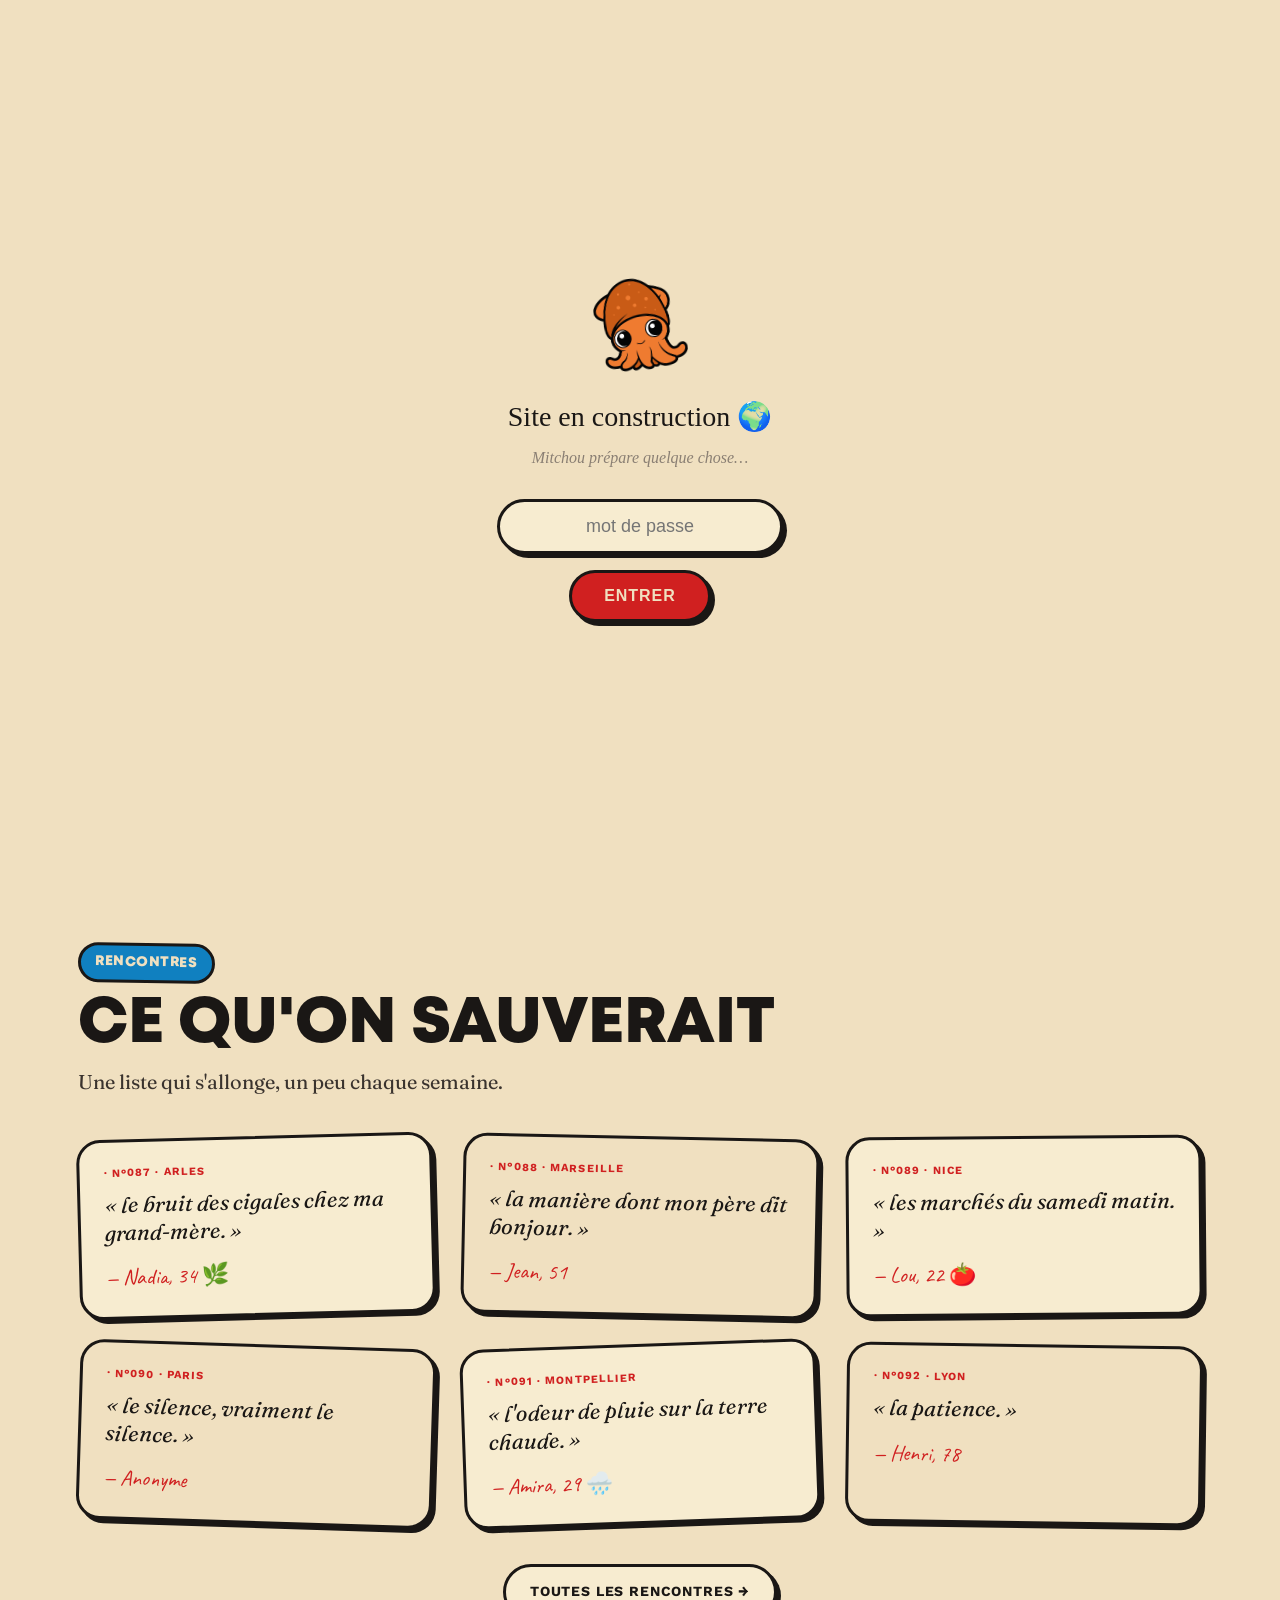
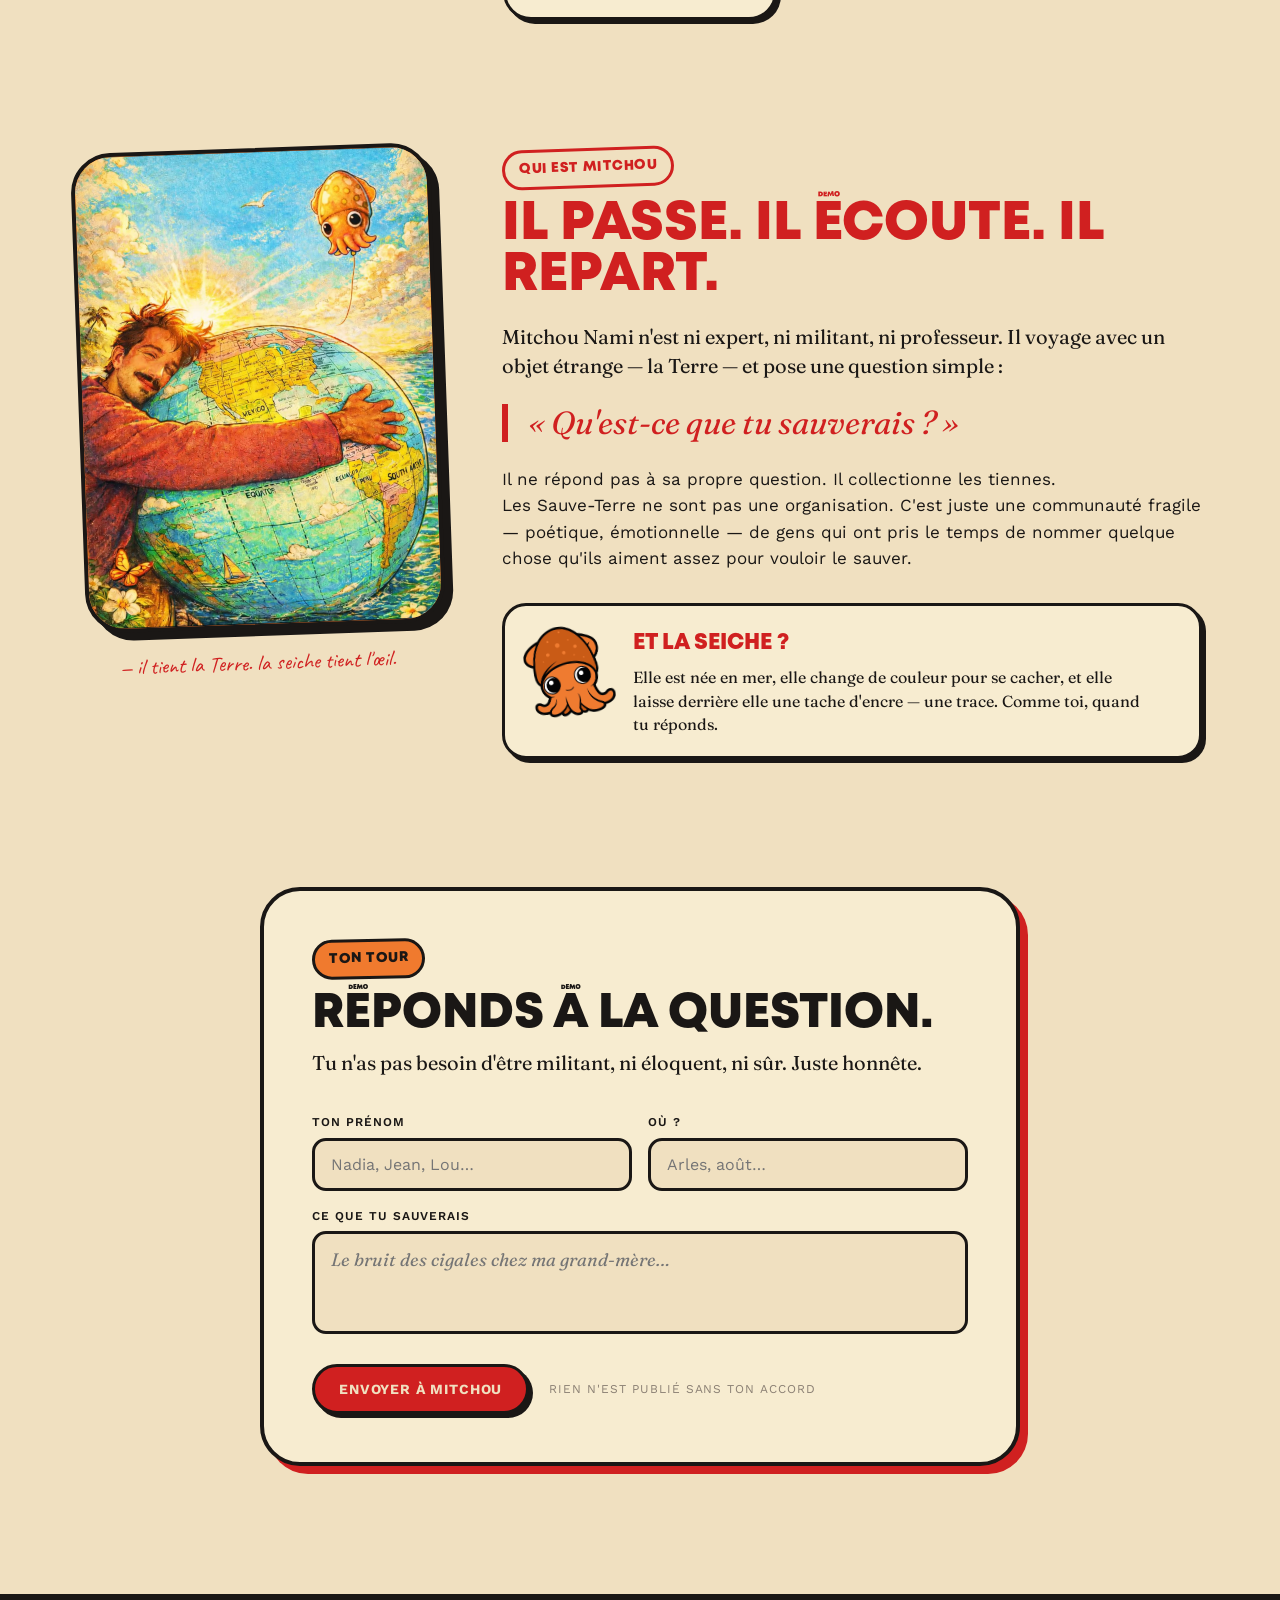
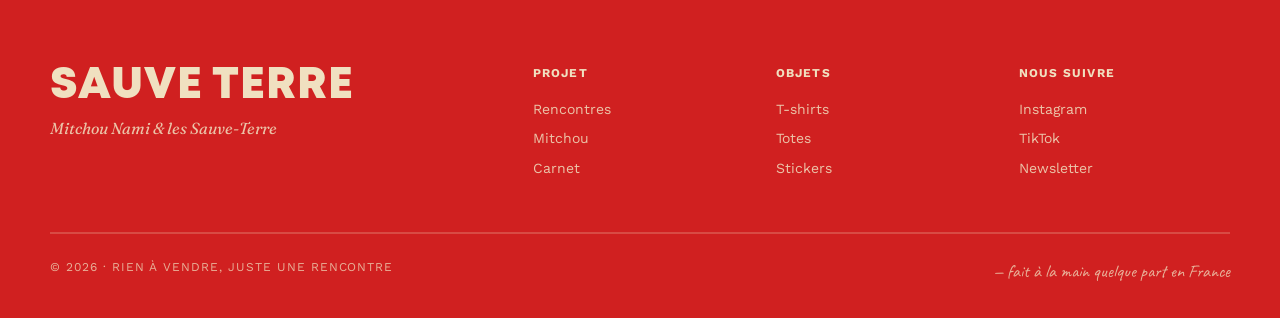
==== index.html @ 86a3899a "Add password gate" ====
<!DOCTYPE html><html lang="fr"><head><meta charSet="utf-8"/><meta name="viewport" content="width=device-width, initial-scale=1"/><link rel="preload" as="image" href="/assets/seiche-mascot.png"/><link rel="preload" as="image" href="/assets/mitchou-hug-earth.png"/><link rel="preload" as="image" href="/assets/seiche-and-earth.png"/><link rel="stylesheet" href="/_next/static/css/ee4fb3f577b629e3.css" data-precedence="next"/><link rel="preload" as="script" fetchPriority="low" href="/_next/static/chunks/webpack-879f858537244e02.js"/><script src="/_next/static/chunks/fd9d1056-be48aeae6e94b8d1.js" async=""></script><script src="/_next/static/chunks/23-2228b5ff64c2ea97.js" async=""></script><script src="/_next/static/chunks/main-app-0f265d0761dd41db.js" async=""></script><script src="/_next/static/chunks/app/page-39806f89314e4dce.js" async=""></script><link rel="preconnect" href="https://fonts.googleapis.com"/><link rel="preconnect" href="https://fonts.gstatic.com" crossorigin="anonymous"/><title>Sauve Terre — Mitchou passe, il écoute</title><meta name="description" content="Un homme. Une Terre. Une question. Qu&#x27;est-ce que tu sauverais ?"/><link href="https://fonts.googleapis.com/css2?family=Fraunces:ital,opsz,wght@0,9..144,400;0,9..144,500;0,9..144,700;1,9..144,400&amp;family=Work+Sans:ital,wght@0,400;0,500;0,600;0,700;1,400&amp;family=Caveat:wght@400;600;700&amp;display=swap" rel="stylesheet"/><script src="/_next/static/chunks/polyfills-78c92fac7aa8fdd8.js" noModule=""></script></head><body><nav class="st-nav"><a href="/" class="st-nav-brand"><img src="/assets/seiche-mascot.png" alt="" class="st-nav-mascot" width="48" height="48"/><span class="st-nav-wordmark"><span class="st-nav-l1">Mitchou Nami</span><span class="st-nav-l2">&amp; les Sauve-Terre</span></span></a><div class="st-nav-links"><a href="#rencontres">Rencontres</a><a href="#mitchou">Mitchou</a><a href="#carnet">Carnet</a><a href="#boutique">Boutique</a></div><a href="#repondre" class="st-nav-cta">Répondre</a></nav><main><section class="st-hero"><div class="st-hero-inner"><div class="st-hero-illus"><img src="/assets/mitchou-hug-earth.png" alt="Mitchou enlace la Terre" class="st-hero-hug"/><img src="/assets/seiche-and-earth.png" alt="" class="st-hero-sticker"/></div><div class="st-hero-copy"><p class="st-eyebrow">🌍 Un homme. Une Terre. Une seiche. Une question.</p><h1 class="st-hero-title">Qu&#x27;est-ce<br/>que tu<br/>sauverais ?</h1><p class="st-hero-lead">Mitchou Nami passe. Il écoute. Il repart.<br/>La seiche, elle, reste — elle veille sur celles et ceux qui ont répondu.</p><div class="st-hero-cta"><a class="st-btn st-btn-primary" href="#repondre">Répondre</a><a class="st-btn st-btn-ghost" href="#rencontres">Lire les rencontres →</a></div><div class="st-hand">écris ton nom quelque part, Mitchou le lira</div></div></div></section><section class="st-grid-wrap" id="rencontres"><div class="st-section-head"><span class="st-sticker st-sticker-blue">RENCONTRES</span><h2>CE QU&#x27;ON SAUVERAIT</h2><p class="st-sub">Une liste qui s&#x27;allonge, un peu chaque semaine.</p></div><div class="st-grid"><article class="st-enc" style="background:var(--creme-soft);transform:rotate(-1.5deg)"><div class="st-enc-meta">· n°<!-- -->087<!-- --> · <!-- -->Arles</div><blockquote class="st-enc-q">« <!-- -->le bruit des cigales chez ma grand-mère.<!-- --> »</blockquote><div class="st-enc-by">— <!-- -->Nadia, 34<!-- --> <!-- -->🌿</div></article><article class="st-enc" style="background:var(--creme);transform:rotate(1.2deg)"><div class="st-enc-meta">· n°<!-- -->088<!-- --> · <!-- -->Marseille</div><blockquote class="st-enc-q">« <!-- -->la manière dont mon père dit bonjour.<!-- --> »</blockquote><div class="st-enc-by">— <!-- -->Jean, 51<!-- --> </div></article><article class="st-enc" style="background:var(--creme-soft);transform:rotate(-0.5deg)"><div class="st-enc-meta">· n°<!-- -->089<!-- --> · <!-- -->Nice</div><blockquote class="st-enc-q">« <!-- -->les marchés du samedi matin.<!-- --> »</blockquote><div class="st-enc-by">— <!-- -->Lou, 22<!-- --> <!-- -->🍅</div></article><article class="st-enc" style="background:var(--creme);transform:rotate(1.8deg)"><div class="st-enc-meta">· n°<!-- -->090<!-- --> · <!-- -->Paris</div><blockquote class="st-enc-q">« <!-- -->le silence, vraiment le silence.<!-- --> »</blockquote><div class="st-enc-by">— <!-- -->Anonyme<!-- --> </div></article><article class="st-enc" style="background:var(--creme-soft);transform:rotate(-2deg)"><div class="st-enc-meta">· n°<!-- -->091<!-- --> · <!-- -->Montpellier</div><blockquote class="st-enc-q">« <!-- -->l&#x27;odeur de pluie sur la terre chaude.<!-- --> »</blockquote><div class="st-enc-by">— <!-- -->Amira, 29<!-- --> <!-- -->🌧️</div></article><article class="st-enc" style="background:var(--creme);transform:rotate(0.8deg)"><div class="st-enc-meta">· n°<!-- -->092<!-- --> · <!-- -->Lyon</div><blockquote class="st-enc-q">« <!-- -->la patience.<!-- --> »</blockquote><div class="st-enc-by">— <!-- -->Henri, 78<!-- --> </div></article></div><div class="st-grid-cta"><a class="st-btn st-btn-secondary" href="#">Toutes les rencontres →</a></div></section><section class="st-about" id="mitchou"><div class="st-about-inner"><div class="st-about-left"><div class="st-portrait"><img src="/assets/mitchou-hug-earth.png" alt="Mitchou enlace la Terre"/></div><div class="st-hand" style="text-align:center;margin-top:18px">— il tient la Terre. la seiche tient l&#x27;œil.</div></div><div class="st-about-right"><span class="st-sticker">QUI EST MITCHOU</span><h2>IL PASSE. IL ÉCOUTE. IL REPART.</h2><p class="st-lead">Mitchou Nami n&#x27;est ni expert, ni militant, ni professeur. Il voyage avec un objet étrange — la Terre — et pose une question simple :</p><p class="st-quote">« Qu&#x27;est-ce que tu sauverais ? »</p><p>Il ne répond pas à sa propre question. Il collectionne les tiennes.<br/>Les Sauve-Terre ne sont pas une organisation. C&#x27;est juste une communauté fragile — poétique, émotionnelle — de gens qui ont pris le temps de nommer quelque chose qu&#x27;ils aiment assez pour vouloir le sauver.</p><div class="st-mascot-note"><img src="/assets/seiche-mascot.png" alt="la seiche" width="88" height="88"/><div><p class="st-mascot-h">Et la seiche ?</p><p class="st-mascot-p">Elle est née en mer, elle change de couleur pour se cacher, et elle laisse derrière elle une tache d&#x27;encre — une trace. Comme toi, quand tu réponds.</p></div></div></div></div></section><section class="st-form-wrap" id="repondre"><div class="st-form-card"><span class="st-sticker st-sticker-orange">TON TOUR</span><h2>RÉPONDS À LA QUESTION.</h2><p class="st-lead">Tu n&#x27;as pas besoin d&#x27;être militant, ni éloquent, ni sûr. Juste honnête.</p><form><div class="st-form-row"><label><span>Ton prénom</span><input placeholder="Nadia, Jean, Lou…" value=""/></label><label><span>Où ?</span><input placeholder="Arles, août…" value=""/></label></div><label><span>Ce que tu sauverais</span><textarea placeholder="Le bruit des cigales chez ma grand-mère…" rows="3"></textarea></label><div class="st-form-foot"><button type="submit" class="st-btn st-btn-primary">Envoyer à Mitchou</button><span class="st-caption">rien n&#x27;est publié sans ton accord</span></div></form></div></section></main><footer class="st-footer"><div class="st-footer-inner"><div class="st-footer-brand"><div class="st-footer-wordmark">SAUVE TERRE</div><div class="st-footer-tag">Mitchou Nami &amp; les Sauve-Terre</div></div><div class="st-footer-cols"><div><div class="st-footer-h">Projet</div><a href="#">Rencontres</a><a href="#">Mitchou</a><a href="#">Carnet</a></div><div><div class="st-footer-h">Objets</div><a href="#">T-shirts</a><a href="#">Totes</a><a href="#">Stickers</a></div><div><div class="st-footer-h">Nous suivre</div><a href="#">Instagram</a><a href="#">TikTok</a><a href="#">Newsletter</a></div></div></div><div class="st-footer-bottom"><span>© 2026 · rien à vendre, juste une rencontre</span><span class="st-footer-hand">— fait à la main quelque part en France</span></div></footer><script src="/_next/static/chunks/webpack-879f858537244e02.js" async=""></script><script>(self.__next_f=self.__next_f||[]).push([0]);self.__next_f.push([2,null])</script><script>self.__next_f.push([1,"1:HL[\"/_next/static/css/ee4fb3f577b629e3.css\",\"style\"]\n"])</script><script>self.__next_f.push([1,"2:I[5751,[],\"\"]\n4:I[6456,[\"931\",\"static/chunks/app/page-39806f89314e4dce.js\"],\"default\"]\n5:I[9275,[],\"\"]\n6:I[1343,[],\"\"]\n8:I[6130,[],\"\"]\n9:[]\n"])</script><script>self.__next_f.push([1,"0:[[[\"$\",\"link\",\"0\",{\"rel\":\"stylesheet\",\"href\":\"/_next/static/css/ee4fb3f577b629e3.css\",\"precedence\":\"next\",\"crossOrigin\":\"$undefined\"}]],[\"$\",\"$L2\",null,{\"buildId\":\"qsfzig7B-mgt_BTlDmPA5\",\"assetPrefix\":\"\",\"initialCanonicalUrl\":\"/\",\"initialTree\":[\"\",{\"children\":[\"__PAGE__\",{}]},\"$undefined\",\"$undefined\",true],\"initialSeedData\":[\"\",{\"children\":[\"__PAGE__\",{},[[\"$L3\",[[\"$\",\"nav\",null,{\"className\":\"st-nav\",\"children\":[[\"$\",\"a\",null,{\"href\":\"/\",\"className\":\"st-nav-brand\",\"children\":[[\"$\",\"img\",null,{\"src\":\"/assets/seiche-mascot.png\",\"alt\":\"\",\"className\":\"st-nav-mascot\",\"width\":48,\"height\":48}],[\"$\",\"span\",null,{\"className\":\"st-nav-wordmark\",\"children\":[[\"$\",\"span\",null,{\"className\":\"st-nav-l1\",\"children\":\"Mitchou Nami\"}],[\"$\",\"span\",null,{\"className\":\"st-nav-l2\",\"children\":\"\u0026 les Sauve-Terre\"}]]}]]}],[\"$\",\"div\",null,{\"className\":\"st-nav-links\",\"children\":[[\"$\",\"a\",\"Rencontres\",{\"href\":\"#rencontres\",\"children\":\"Rencontres\"}],[\"$\",\"a\",\"Mitchou\",{\"href\":\"#mitchou\",\"children\":\"Mitchou\"}],[\"$\",\"a\",\"Carnet\",{\"href\":\"#carnet\",\"children\":\"Carnet\"}],[\"$\",\"a\",\"Boutique\",{\"href\":\"#boutique\",\"children\":\"Boutique\"}]]}],[\"$\",\"a\",null,{\"href\":\"#repondre\",\"className\":\"st-nav-cta\",\"children\":\"Répondre\"}]]}],[\"$\",\"main\",null,{\"children\":[[\"$\",\"section\",null,{\"className\":\"st-hero\",\"children\":[\"$\",\"div\",null,{\"className\":\"st-hero-inner\",\"children\":[[\"$\",\"div\",null,{\"className\":\"st-hero-illus\",\"children\":[[\"$\",\"img\",null,{\"src\":\"/assets/mitchou-hug-earth.png\",\"alt\":\"Mitchou enlace la Terre\",\"className\":\"st-hero-hug\"}],[\"$\",\"img\",null,{\"src\":\"/assets/seiche-and-earth.png\",\"alt\":\"\",\"className\":\"st-hero-sticker\"}]]}],[\"$\",\"div\",null,{\"className\":\"st-hero-copy\",\"children\":[[\"$\",\"p\",null,{\"className\":\"st-eyebrow\",\"children\":\"🌍 Un homme. Une Terre. Une seiche. Une question.\"}],[\"$\",\"h1\",null,{\"className\":\"st-hero-title\",\"children\":[\"Qu'est-ce\",[\"$\",\"br\",null,{}],\"que tu\",[\"$\",\"br\",null,{}],\"sauverais ?\"]}],[\"$\",\"p\",null,{\"className\":\"st-hero-lead\",\"children\":[\"Mitchou Nami passe. Il écoute. Il repart.\",[\"$\",\"br\",null,{}],\"La seiche, elle, reste — elle veille sur celles et ceux qui ont répondu.\"]}],[\"$\",\"div\",null,{\"className\":\"st-hero-cta\",\"children\":[[\"$\",\"a\",null,{\"className\":\"st-btn st-btn-primary\",\"href\":\"#repondre\",\"children\":\"Répondre\"}],[\"$\",\"a\",null,{\"className\":\"st-btn st-btn-ghost\",\"href\":\"#rencontres\",\"children\":\"Lire les rencontres →\"}]]}],[\"$\",\"div\",null,{\"className\":\"st-hand\",\"children\":\"écris ton nom quelque part, Mitchou le lira\"}]]}]]}]}],[\"$\",\"section\",null,{\"className\":\"st-grid-wrap\",\"id\":\"rencontres\",\"children\":[[\"$\",\"div\",null,{\"className\":\"st-section-head\",\"children\":[[\"$\",\"span\",null,{\"className\":\"st-sticker st-sticker-blue\",\"children\":\"RENCONTRES\"}],[\"$\",\"h2\",null,{\"children\":\"CE QU'ON SAUVERAIT\"}],[\"$\",\"p\",null,{\"className\":\"st-sub\",\"children\":\"Une liste qui s'allonge, un peu chaque semaine.\"}]]}],[\"$\",\"div\",null,{\"className\":\"st-grid\",\"children\":[[\"$\",\"article\",null,{\"className\":\"st-enc\",\"style\":{\"background\":\"var(--creme-soft)\",\"transform\":\"rotate(-1.5deg)\"},\"children\":[[\"$\",\"div\",null,{\"className\":\"st-enc-meta\",\"children\":[\"· n°\",\"087\",\" · \",\"Arles\"]}],[\"$\",\"blockquote\",null,{\"className\":\"st-enc-q\",\"children\":[\"« \",\"le bruit des cigales chez ma grand-mère.\",\" »\"]}],[\"$\",\"div\",null,{\"className\":\"st-enc-by\",\"children\":[\"— \",\"Nadia, 34\",\" \",\"🌿\"]}]]}],[\"$\",\"article\",null,{\"className\":\"st-enc\",\"style\":{\"background\":\"var(--creme)\",\"transform\":\"rotate(1.2deg)\"},\"children\":[[\"$\",\"div\",null,{\"className\":\"st-enc-meta\",\"children\":[\"· n°\",\"088\",\" · \",\"Marseille\"]}],[\"$\",\"blockquote\",null,{\"className\":\"st-enc-q\",\"children\":[\"« \",\"la manière dont mon père dit bonjour.\",\" »\"]}],[\"$\",\"div\",null,{\"className\":\"st-enc-by\",\"children\":[\"— \",\"Jean, 51\",\" \",\"\"]}]]}],[\"$\",\"article\",null,{\"className\":\"st-enc\",\"style\":{\"background\":\"var(--creme-soft)\",\"transform\":\"rotate(-0.5deg)\"},\"children\":[[\"$\",\"div\",null,{\"className\":\"st-enc-meta\",\"children\":[\"· n°\",\"089\",\" · \",\"Nice\"]}],[\"$\",\"blockquote\",null,{\"className\":\"st-enc-q\",\"children\":[\"« \",\"les marchés du samedi matin.\",\" »\"]}],[\"$\",\"div\",null,{\"className\":\"st-enc-by\",\"children\":[\"— \",\"Lou, 22\",\" \",\"🍅\"]}]]}],[\"$\",\"article\",null,{\"className\":\"st-enc\",\"style\":{\"background\":\"var(--creme)\",\"transform\":\"rotate(1.8deg)\"},\"children\":[[\"$\",\"div\",null,{\"className\":\"st-enc-meta\",\"children\":[\"· n°\",\"090\",\" · \",\"Paris\"]}],[\"$\",\"blockquote\",null,{\"className\":\"st-enc-q\",\"children\":[\"« \",\"le silence, vraiment le silence.\",\" »\"]}],[\"$\",\"div\",null,{\"className\":\"st-enc-by\",\"children\":[\"— \",\"Anonyme\",\" \",\"\"]}]]}],[\"$\",\"article\",null,{\"className\":\"st-enc\",\"style\":{\"background\":\"var(--creme-soft)\",\"transform\":\"rotate(-2deg)\"},\"children\":[[\"$\",\"div\",null,{\"className\":\"st-enc-meta\",\"children\":[\"· n°\",\"091\",\" · \",\"Montpellier\"]}],[\"$\",\"blockquote\",null,{\"className\":\"st-enc-q\",\"children\":[\"« \",\"l'odeur de pluie sur la terre chaude.\",\" »\"]}],[\"$\",\"div\",null,{\"className\":\"st-enc-by\",\"children\":[\"— \",\"Amira, 29\",\" \",\"🌧️\"]}]]}],[\"$\",\"article\",null,{\"className\":\"st-enc\",\"style\":{\"background\":\"var(--creme)\",\"transform\":\"rotate(0.8deg)\"},\"children\":[[\"$\",\"div\",null,{\"className\":\"st-enc-meta\",\"children\":[\"· n°\",\"092\",\" · \",\"Lyon\"]}],[\"$\",\"blockquote\",null,{\"className\":\"st-enc-q\",\"children\":[\"« \",\"la patience.\",\" »\"]}],[\"$\",\"div\",null,{\"className\":\"st-enc-by\",\"children\":[\"— \",\"Henri, 78\",\" \",\"\"]}]]}]]}],[\"$\",\"div\",null,{\"className\":\"st-grid-cta\",\"children\":[\"$\",\"a\",null,{\"className\":\"st-btn st-btn-secondary\",\"href\":\"#\",\"children\":\"Toutes les rencontres →\"}]}]]}],[\"$\",\"section\",null,{\"className\":\"st-about\",\"id\":\"mitchou\",\"children\":[\"$\",\"div\",null,{\"className\":\"st-about-inner\",\"children\":[[\"$\",\"div\",null,{\"className\":\"st-about-left\",\"children\":[[\"$\",\"div\",null,{\"className\":\"st-portrait\",\"children\":[\"$\",\"img\",null,{\"src\":\"/assets/mitchou-hug-earth.png\",\"alt\":\"Mitchou enlace la Terre\"}]}],[\"$\",\"div\",null,{\"className\":\"st-hand\",\"style\":{\"textAlign\":\"center\",\"marginTop\":18},\"children\":\"— il tient la Terre. la seiche tient l'œil.\"}]]}],[\"$\",\"div\",null,{\"className\":\"st-about-right\",\"children\":[[\"$\",\"span\",null,{\"className\":\"st-sticker\",\"children\":\"QUI EST MITCHOU\"}],[\"$\",\"h2\",null,{\"children\":\"IL PASSE. IL ÉCOUTE. IL REPART.\"}],[\"$\",\"p\",null,{\"className\":\"st-lead\",\"children\":\"Mitchou Nami n'est ni expert, ni militant, ni professeur. Il voyage avec un objet étrange — la Terre — et pose une question simple :\"}],[\"$\",\"p\",null,{\"className\":\"st-quote\",\"children\":\"« Qu'est-ce que tu sauverais ? »\"}],[\"$\",\"p\",null,{\"children\":[\"Il ne répond pas à sa propre question. Il collectionne les tiennes.\",[\"$\",\"br\",null,{}],\"Les Sauve-Terre ne sont pas une organisation. C'est juste une communauté fragile — poétique, émotionnelle — de gens qui ont pris le temps de nommer quelque chose qu'ils aiment assez pour vouloir le sauver.\"]}],[\"$\",\"div\",null,{\"className\":\"st-mascot-note\",\"children\":[[\"$\",\"img\",null,{\"src\":\"/assets/seiche-mascot.png\",\"alt\":\"la seiche\",\"width\":88,\"height\":88}],[\"$\",\"div\",null,{\"children\":[[\"$\",\"p\",null,{\"className\":\"st-mascot-h\",\"children\":\"Et la seiche ?\"}],[\"$\",\"p\",null,{\"className\":\"st-mascot-p\",\"children\":\"Elle est née en mer, elle change de couleur pour se cacher, et elle laisse derrière elle une tache d'encre — une trace. Comme toi, quand tu réponds.\"}]]}]]}]]}]]}]}],[\"$\",\"$L4\",null,{}]]}],[\"$\",\"footer\",null,{\"className\":\"st-footer\",\"children\":[[\"$\",\"div\",null,{\"className\":\"st-footer-inner\",\"children\":[[\"$\",\"div\",null,{\"className\":\"st-footer-brand\",\"children\":[[\"$\",\"div\",null,{\"className\":\"st-footer-wordmark\",\"children\":\"SAUVE TERRE\"}],[\"$\",\"div\",null,{\"className\":\"st-footer-tag\",\"children\":\"Mitchou Nami \u0026 les Sauve-Terre\"}]]}],[\"$\",\"div\",null,{\"className\":\"st-footer-cols\",\"children\":[[\"$\",\"div\",null,{\"children\":[[\"$\",\"div\",null,{\"className\":\"st-footer-h\",\"children\":\"Projet\"}],[\"$\",\"a\",null,{\"href\":\"#\",\"children\":\"Rencontres\"}],[\"$\",\"a\",null,{\"href\":\"#\",\"children\":\"Mitchou\"}],[\"$\",\"a\",null,{\"href\":\"#\",\"children\":\"Carnet\"}]]}],[\"$\",\"div\",null,{\"children\":[[\"$\",\"div\",null,{\"className\":\"st-footer-h\",\"children\":\"Objets\"}],[\"$\",\"a\",null,{\"href\":\"#\",\"children\":\"T-shirts\"}],[\"$\",\"a\",null,{\"href\":\"#\",\"children\":\"Totes\"}],[\"$\",\"a\",null,{\"href\":\"#\",\"children\":\"Stickers\"}]]}],[\"$\",\"div\",null,{\"children\":[[\"$\",\"div\",null,{\"className\":\"st-footer-h\",\"children\":\"Nous suivre\"}],[\"$\",\"a\",null,{\"href\":\"#\",\"children\":\"Instagram\"}],[\"$\",\"a\",null,{\"href\":\"#\",\"children\":\"TikTok\"}],[\"$\",\"a\",null,{\"href\":\"#\",\"children\":\"Newsletter\"}]]}]]}]]}],[\"$\",\"div\",null,{\"className\":\"st-footer-bottom\",\"children\":[[\"$\",\"span\",null,{\"children\":\"© 2026 · rien à vendre, juste une rencontre\"}],[\"$\",\"span\",null,{\"className\":\"st-footer-hand\",\"children\":\"— fait à la main quelque part en France\"}]]}]]}]]],null],null]},[[\"$\",\"html\",null,{\"lang\":\"fr\",\"children\":[[\"$\",\"head\",null,{\"children\":[[\"$\",\"link\",null,{\"rel\":\"preconnect\",\"href\":\"https://fonts.googleapis.com\"}],[\"$\",\"link\",null,{\"rel\":\"preconnect\",\"href\":\"https://fonts.gstatic.com\",\"crossOrigin\":\"anonymous\"}],[\"$\",\"link\",null,{\"href\":\"https://fonts.googleapis.com/css2?family=Fraunces:ital,opsz,wght@0,9..144,400;0,9..144,500;0,9..144,700;1,9..144,400\u0026family=Work+Sans:ital,wght@0,400;0,500;0,600;0,700;1,400\u0026family=Caveat:wght@400;600;700\u0026display=swap\",\"rel\":\"stylesheet\"}]]}],[\"$\",\"body\",null,{\"children\":[\"$\",\"$L5\",null,{\"parallelRouterKey\":\"children\",\"segmentPath\":[\"children\"],\"error\":\"$undefined\",\"errorStyles\":\"$undefined\",\"errorScripts\":\"$undefined\",\"template\":[\"$\",\"$L6\",null,{}],\"templateStyles\":\"$undefined\",\"templateScripts\":\"$undefined\",\"notFound\":[[\"$\",\"title\",null,{\"children\":\"404: This page could not be found.\"}],[\"$\",\"div\",null,{\"style\":{\"fontFamily\":\"system-ui,\\\"Segoe UI\\\",Roboto,Helvetica,Arial,sans-serif,\\\"Apple Color Emoji\\\",\\\"Segoe UI Emoji\\\"\",\"height\":\"100vh\",\"textAlign\":\"center\",\"display\":\"flex\",\"flexDirection\":\"column\",\"alignItems\":\"center\",\"justifyContent\":\"center\"},\"children\":[\"$\",\"div\",null,{\"children\":[[\"$\",\"style\",null,{\"dangerouslySetInnerHTML\":{\"__html\":\"body{color:#000;background:#fff;margin:0}.next-error-h1{border-right:1px solid rgba(0,0,0,.3)}@media (prefers-color-scheme:dark){body{color:#fff;background:#000}.next-error-h1{border-right:1px solid rgba(255,255,255,.3)}}\"}}],[\"$\",\"h1\",null,{\"className\":\"next-error-h1\",\"style\":{\"display\":\"inline-block\",\"margin\":\"0 20px 0 0\",\"padding\":\"0 23px 0 0\",\"fontSize\":24,\"fontWeight\":500,\"verticalAlign\":\"top\",\"lineHeight\":\"49px\"},\"children\":\"404\"}],[\"$\",\"div\",null,{\"style\":{\"display\":\"inline-block\"},\"children\":[\"$\",\"h2\",null,{\"style\":{\"fontSize\":14,\"fontWeight\":400,\"lineHeight\":\"49px\",\"margin\":0},\"children\":\"This page could not be found.\"}]}]]}]}]],\"notFoundStyles\":[],\"styles\":null}]}]]}],null],null],\"couldBeIntercepted\":false,\"initialHead\":[null,\"$L7\"],\"globalErrorComponent\":\"$8\",\"missingSlots\":\"$W9\"}]]\n"])</script><script>self.__next_f.push([1,"7:[[\"$\",\"meta\",\"0\",{\"name\":\"viewport\",\"content\":\"width=device-width, initial-scale=1\"}],[\"$\",\"meta\",\"1\",{\"charSet\":\"utf-8\"}],[\"$\",\"title\",\"2\",{\"children\":\"Sauve Terre — Mitchou passe, il écoute\"}],[\"$\",\"meta\",\"3\",{\"name\":\"description\",\"content\":\"Un homme. Une Terre. Une question. Qu'est-ce que tu sauverais ?\"}]]\n3:null\n"])</script>
<script>
(function(){
  if(sessionStorage.getItem('st_auth')==='1') return;
  var o = document.createElement('div');
  o.id = 'pw-gate';
  o.style = 'position:fixed;inset:0;background:#F0E0C0;z-index:99999;display:flex;flex-direction:column;align-items:center;justify-content:center;gap:0;';
  o.innerHTML = [
    '<img src="/assets/seiche-mascot.png" style="width:90px;margin-bottom:24px;transform:rotate(-6deg);">',
    '<p style="font-family:serif;font-size:28px;margin:0 0 8px;color:#1A1715;">Site en construction 🌍</p>',
    '<p style="font-family:serif;font-style:italic;font-size:16px;color:#8A7F73;margin:0 0 28px;">Mitchou prépare quelque chose…</p>',
    '<input id="pw-in" type="password" placeholder="mot de passe" style="padding:14px 24px;font-size:18px;border:3px solid #1A1715;border-radius:999px;outline:none;text-align:center;background:#F7ECD0;font-family:sans-serif;box-shadow:4px 4px 0 #1A1715;">',
    '<button id="pw-btn" style="margin-top:16px;padding:14px 32px;background:#D02020;color:#F0E0C0;border:3px solid #1A1715;border-radius:999px;font-size:16px;font-weight:700;cursor:pointer;font-family:sans-serif;text-transform:uppercase;letter-spacing:0.06em;box-shadow:4px 4px 0 #1A1715;">Entrer</button>',
    '<p id="pw-err" style="color:#D02020;font-family:serif;font-size:15px;margin-top:16px;display:none;">— mot de passe incorrect</p>'
  ].join('');
  document.body.appendChild(o);
  function check(){
    if(document.getElementById('pw-in').value==='marseille'){
      sessionStorage.setItem('st_auth','1');
      document.getElementById('pw-gate').remove();
    } else {
      document.getElementById('pw-err').style.display='block';
      document.getElementById('pw-in').value='';
    }
  }
  document.getElementById('pw-btn').addEventListener('click', check);
  document.getElementById('pw-in').addEventListener('keydown', function(e){ if(e.key==='Enter') check(); });
})();
</script>
</body></html>
---- _next/static/css/ee4fb3f577b629e3.css ----
@font-face{font-family:Mont Heavy;src:url(/fonts/Mont-HeavyDEMO.otf) format("opentype");font-weight:900;font-style:normal;font-display:swap}:root{--creme:#f0e0c0;--creme-soft:#f7ecd0;--creme-deep:#e6d3a8;--rouge:#d02020;--rouge-deep:#a61616;--rouge-soft:#e8634e;--bleu:#1080c0;--bleu-deep:#0a5a8a;--bleu-soft:#6bbbde;--vert:#50b040;--vert-deep:#2e7a28;--vert-soft:#a6d98a;--orange:#f07a2e;--orange-deep:#c85a14;--noir:#1a1715;--noir-soft:#3a332e;--gris:#8a7f73;--gris-soft:#c9bfb0;--bg:var(--creme);--bg-alt:var(--creme-soft);--bg-deep:var(--creme-deep);--bg-invert:var(--noir);--fg:var(--noir);--fg-muted:var(--noir-soft);--fg-soft:var(--gris);--fg-invert:var(--creme);--accent:var(--rouge);--accent-fg:var(--creme);--link:var(--rouge);--link-hover:var(--rouge-deep);--border:var(--noir);--border-soft:var(--gris-soft);--divider:rgba(26,23,21,.12);--font-display:"Mont Heavy","Fjalla One","Oswald",Impact,sans-serif;--font-display-heavy:"Mont Heavy","Anton",Impact,sans-serif;--font-serif:"Fraunces","Cochin",Georgia,serif;--font-sans:"Work Sans",ui-sans-serif,system-ui,sans-serif;--font-hand:"Caveat","Bradley Hand",cursive;--h1-size:clamp(2.5rem,6vw,5.5rem);--h1-line:0.95;--h1-spacing:0.005em;--h2-size:clamp(2rem,4vw,3.5rem);--h2-line:1.0;--h3-size:clamp(1.5rem,2.6vw,2.25rem);--h3-line:1.1;--h4-size:1.25rem;--body-size:1.0625rem;--small-size:0.9375rem;--caption-size:0.8125rem;--lead-size:1.375rem;--quote-size:clamp(1.5rem,3vw,2.25rem);--hand-size:1.5rem;--sp-1:4px;--sp-2:8px;--sp-3:12px;--sp-4:16px;--sp-5:24px;--sp-6:32px;--sp-7:48px;--sp-8:64px;--sp-9:96px;--sp-10:128px;--radius-sm:6px;--radius-md:14px;--radius-lg:24px;--radius-xl:40px;--radius-pill:999px;--border-hairline:1px solid var(--divider);--border-thin:2px solid var(--noir);--border-thick:4px solid var(--noir);--border-chunk:6px solid var(--noir);--shadow-sticker:4px 4px 0 var(--noir);--shadow-sticker-lg:8px 8px 0 var(--noir);--shadow-print:6px 6px 0 var(--rouge);--shadow-lift:0 2px 0 rgba(26,23,21,.15);--ease-out:cubic-bezier(.2,.8,.2,1);--ease-spring:cubic-bezier(.5,1.6,.4,1);--dur-fast:120ms;--dur-base:220ms;--dur-slow:480ms}*,:after,:before{box-sizing:border-box}body,html{margin:0;padding:0}body{background:var(--bg);color:var(--fg);font-family:var(--font-sans);font-size:var(--body-size);line-height:1.55;-webkit-font-smoothing:antialiased;text-rendering:optimizeLegibility;min-height:100vh}.h1,h1{font-size:var(--h1-size);line-height:var(--h1-line);letter-spacing:var(--h1-spacing);color:var(--rouge)}.h1,.h2,h1,h2{font-family:var(--font-display);text-transform:uppercase;margin:0}.h2,h2{font-size:var(--h2-size);line-height:var(--h2-line)}.h2,.h3,h2,h3{color:var(--fg)}.h3,h3{font-family:var(--font-serif);font-weight:700;font-size:var(--h3-size);line-height:var(--h3-line);margin:0}.h4,h4{font-family:var(--font-sans);font-weight:600;font-size:var(--h4-size);margin:0;text-transform:uppercase;letter-spacing:.04em}p{margin:0 0 1em;text-wrap:pretty}.lead{font-size:var(--lead-size);line-height:1.4}.lead,.quote{font-family:var(--font-serif)}.quote{font-style:italic;font-size:var(--quote-size);line-height:1.2}.hand{font-family:var(--font-hand);font-weight:600;font-size:var(--hand-size);color:var(--rouge)}.caption{font-size:var(--caption-size);color:var(--fg-soft);text-transform:uppercase;letter-spacing:.08em}a{color:var(--link);text-decoration:underline;text-decoration-thickness:2px;text-underline-offset:3px;transition:color var(--dur-fast) var(--ease-out)}a:hover{color:var(--link-hover)}blockquote{margin:0}.st-nav{position:-webkit-sticky;position:sticky;top:16px;z-index:50;gap:20px;padding:12px 18px 12px 22px;margin:16px auto 0;max-width:1180px;background:var(--creme-soft);border:3px solid var(--noir);border-radius:999px;box-shadow:4px 4px 0 var(--noir)}.st-nav,.st-nav-brand{display:flex;align-items:center}.st-nav-brand{gap:12px;text-decoration:none;padding-right:8px}.st-nav-mascot{height:48px;width:auto;transform:rotate(-4deg)}.st-nav-wordmark{display:flex;flex-direction:column;line-height:.96}.st-nav-l1{font-size:14px;color:var(--fg);letter-spacing:.03em}.st-nav-l1,.st-nav-l2{font-family:var(--font-display);text-transform:uppercase}.st-nav-l2{font-size:18px;color:var(--rouge);letter-spacing:.02em}.st-nav-links{display:flex;gap:24px;margin-left:12px}.st-nav-links a{font-family:var(--font-sans);font-weight:600;font-size:14px;text-transform:uppercase;letter-spacing:.06em;color:var(--fg);text-decoration:none}.st-nav-links a:hover{color:var(--rouge)}.st-nav-cta{margin-left:auto;background:var(--rouge);color:var(--creme);padding:10px 20px;border-radius:999px;border:2px solid var(--noir);font-family:var(--font-sans);font-weight:700;font-size:13px;text-transform:uppercase;letter-spacing:.06em;text-decoration:none;box-shadow:3px 3px 0 var(--noir);transition:transform .14s var(--ease-out),box-shadow .14s var(--ease-out)}.st-nav-cta:hover{transform:translate(2px,2px);box-shadow:1px 1px 0 var(--noir);color:var(--creme)}.st-hero{max-width:1180px;margin:48px auto 0;padding:0 28px}.st-hero-inner{display:grid;grid-template-columns:1fr 1fr;grid-gap:48px;gap:48px;align-items:center}.st-hero-illus{position:relative}.st-hero-hug{width:100%;max-width:520px;border:4px solid var(--noir);border-radius:var(--radius-xl);box-shadow:8px 8px 0 var(--rouge);transform:rotate(-2deg);display:block}.st-hero-sticker{position:absolute;right:-24px;bottom:-32px;width:180px;height:auto;transform:rotate(8deg);filter:drop-shadow(4px 4px 0 var(--noir))}.st-eyebrow{font-family:var(--font-sans);font-size:14px;font-weight:600;letter-spacing:.08em;margin:0 0 16px}.st-eyebrow,.st-hero-title{text-transform:uppercase;color:var(--rouge)}.st-hero-title{font-family:var(--font-display);font-size:clamp(3rem,7vw,6rem);line-height:.92;margin:0 0 24px;letter-spacing:-.01em}.st-hero-lead{font-family:var(--font-serif);font-size:20px;line-height:1.4;color:var(--fg);margin:0 0 28px;max-width:480px}.st-hero-cta{display:flex;gap:16px;align-items:center;flex-wrap:wrap}.st-hand{font-family:var(--font-hand);font-size:22px;color:var(--rouge);margin-top:20px;transform:rotate(-2deg)}.st-btn{display:inline-block;font-family:var(--font-sans);font-weight:700;font-size:14px;padding:14px 24px;border-radius:999px;border:3px solid var(--noir);text-transform:uppercase;letter-spacing:.06em;text-decoration:none;cursor:pointer;transition:transform .14s var(--ease-out),box-shadow .14s var(--ease-out)}.st-btn-primary{background:var(--rouge);color:var(--creme);box-shadow:4px 4px 0 var(--noir)}.st-btn-primary:hover{transform:translate(2px,2px);box-shadow:2px 2px 0 var(--noir);color:var(--creme)}.st-btn-primary:active{transform:translate(4px,4px);box-shadow:0 0 0 var(--noir)}.st-btn-secondary{background:var(--creme-soft);color:var(--noir);box-shadow:4px 4px 0 var(--noir)}.st-btn-secondary:hover{transform:translate(2px,2px);box-shadow:2px 2px 0 var(--noir);color:var(--noir)}.st-btn-ghost{border:none;box-shadow:none;background:transparent;color:var(--rouge);text-decoration:underline;text-decoration-thickness:2px;text-underline-offset:4px;padding:14px 8px}.st-btn-ghost:hover{color:var(--rouge-deep)}.st-sticker{display:inline-block;padding:6px 14px;background:var(--creme);color:var(--rouge);border:3px solid var(--rouge);border-radius:999px;font-family:var(--font-display);font-size:14px;letter-spacing:.04em;transform:rotate(-2deg);margin-bottom:12px}.st-sticker-blue{color:var(--creme);background:var(--bleu);border-color:var(--noir);transform:rotate(1deg)}.st-sticker-orange{background:var(--orange);transform:rotate(-1deg)}.st-sticker-green,.st-sticker-orange{color:var(--noir);border-color:var(--noir)}.st-sticker-green{background:var(--vert);transform:rotate(2deg)}.st-about,.st-form-wrap,.st-grid-wrap{max-width:1180px;margin:128px auto 0;padding:0 28px}.st-section-head{margin-bottom:40px;max-width:720px}.st-section-head h2{font-family:var(--font-display);font-size:clamp(2.5rem,5vw,4rem);line-height:.95;color:var(--fg);text-transform:uppercase;margin:0 0 12px}.st-sub{font-family:var(--font-serif);font-size:20px;line-height:1.4;color:var(--fg-muted);margin:0}.st-grid{display:grid;grid-template-columns:repeat(3,1fr);grid-gap:28px;gap:28px}.st-enc{border:3px solid var(--noir);border-radius:var(--radius-lg);box-shadow:4px 4px 0 var(--noir);padding:22px 24px;transition:transform .18s var(--ease-spring),box-shadow .18s var(--ease-spring)}.st-enc:hover{transform:rotate(0deg) translate(-2px,-2px);box-shadow:6px 6px 0 var(--noir)}.st-enc-meta{font-family:var(--font-sans);font-size:11px;font-weight:700;text-transform:uppercase;letter-spacing:.1em;color:var(--rouge);margin-bottom:10px}.st-enc-q{font-family:var(--font-serif);font-style:italic;font-size:22px;line-height:1.25;color:var(--fg);margin:0 0 14px}.st-enc-by{font-family:var(--font-hand);font-size:22px;color:var(--rouge)}.st-grid-cta{margin-top:40px;text-align:center}.st-about-inner{display:grid;grid-template-columns:360px 1fr;grid-gap:64px;gap:64px;align-items:start}.st-portrait{border:4px solid var(--noir);border-radius:var(--radius-xl);box-shadow:8px 8px 0 var(--noir);overflow:hidden;aspect-ratio:3/4;transform:rotate(-2deg);background:var(--orange)}.st-portrait img{width:100%;height:100%;object-fit:cover;display:block}.st-mascot-note{display:flex;gap:20px;align-items:flex-start;margin-top:32px;padding:20px;background:var(--creme-soft);border:3px solid var(--noir);border-radius:var(--radius-lg);box-shadow:4px 4px 0 var(--noir)}.st-mascot-note img{width:88px;height:auto;flex-shrink:0;transform:rotate(-6deg)}.st-mascot-h{font-family:var(--font-display);font-size:22px;color:var(--rouge);text-transform:uppercase;margin:0 0 6px}.st-mascot-p{font-family:var(--font-serif);font-size:16px;line-height:1.45;color:var(--fg);margin:0}.st-about-right h2{font-family:var(--font-display);font-size:clamp(2.2rem,4.2vw,3.6rem);line-height:.95;color:var(--rouge);text-transform:uppercase;margin:0 0 20px}.st-lead{font-size:20px;line-height:1.45;color:var(--fg);margin:0 0 16px}.st-lead,.st-quote{font-family:var(--font-serif)}.st-quote{font-style:italic;font-size:32px;line-height:1.2;color:var(--rouge);border-left:6px solid var(--rouge);padding-left:20px;margin:24px 0}.st-form-card{background:var(--creme-soft);border:4px solid var(--noir);border-radius:var(--radius-xl);box-shadow:8px 8px 0 var(--rouge);padding:48px;max-width:760px;margin:0 auto}.st-form-card h2{font-family:var(--font-display);font-size:clamp(2rem,4vw,3rem);line-height:.95;color:var(--fg);text-transform:uppercase;margin:0 0 12px}.st-form-row{display:grid;grid-template-columns:1fr 1fr;grid-gap:16px;gap:16px;margin-top:20px}.st-form-card label{display:block;margin-top:16px;font-family:var(--font-sans);font-weight:600;font-size:12px;text-transform:uppercase;letter-spacing:.08em;color:var(--fg)}.st-form-card label span{display:block;margin-bottom:6px}.st-form-card input,.st-form-card textarea{width:100%;box-sizing:border-box;padding:14px 16px;font-family:var(--font-sans);font-size:16px;background:var(--creme);border:3px solid var(--noir);border-radius:var(--radius-md);color:var(--fg);outline:none}.st-form-card textarea{font-family:var(--font-serif);font-style:italic;font-size:18px;resize:none}.st-form-card input:focus,.st-form-card textarea:focus{box-shadow:0 0 0 3px var(--rouge)}.st-form-foot{display:flex;gap:20px;align-items:center;margin-top:24px;flex-wrap:wrap}.st-caption{font-family:var(--font-sans);font-size:12px;color:var(--fg-soft);text-transform:uppercase;letter-spacing:.08em}.st-form-thanks{text-align:center}.st-footer{background:var(--rouge);color:var(--creme);margin-top:128px;padding:64px 28px 32px;border-top:6px solid var(--noir)}.st-footer-inner{max-width:1180px;margin:0 auto;display:grid;grid-template-columns:1.2fr 2fr;grid-gap:64px;gap:64px}.st-footer-wordmark{font-family:var(--font-display);font-size:44px;line-height:1;letter-spacing:.02em;color:var(--creme)}.st-footer-tag{font-family:var(--font-serif);font-style:italic;font-size:16px;margin-top:8px;color:var(--creme);opacity:.85}.st-footer-cols{display:grid;grid-template-columns:repeat(3,1fr);grid-gap:32px;gap:32px}.st-footer-h{font-family:var(--font-sans);font-weight:700;font-size:12px;text-transform:uppercase;letter-spacing:.1em;margin-bottom:12px}.st-footer-cols a{display:block;font-family:var(--font-sans);font-size:14px;color:var(--creme);text-decoration:none;padding:4px 0;opacity:.85}.st-footer-cols a:hover{opacity:1;text-decoration:underline;color:var(--creme)}.st-footer-bottom{max-width:1180px;margin:48px auto 0;padding-top:24px;border-top:2px solid hsla(40,62%,85%,.3);display:flex;justify-content:space-between;font-family:var(--font-sans);font-size:12px;text-transform:uppercase;letter-spacing:.08em;opacity:.75}.st-footer-hand{font-family:var(--font-hand);font-size:18px;text-transform:none;letter-spacing:0;opacity:1}@media (max-width:900px){.st-about-inner,.st-hero-inner{grid-template-columns:1fr;gap:32px}.st-footer-inner,.st-form-row,.st-grid{grid-template-columns:1fr}.st-nav-links{display:none}.st-footer-bottom{flex-direction:column;gap:8px}}
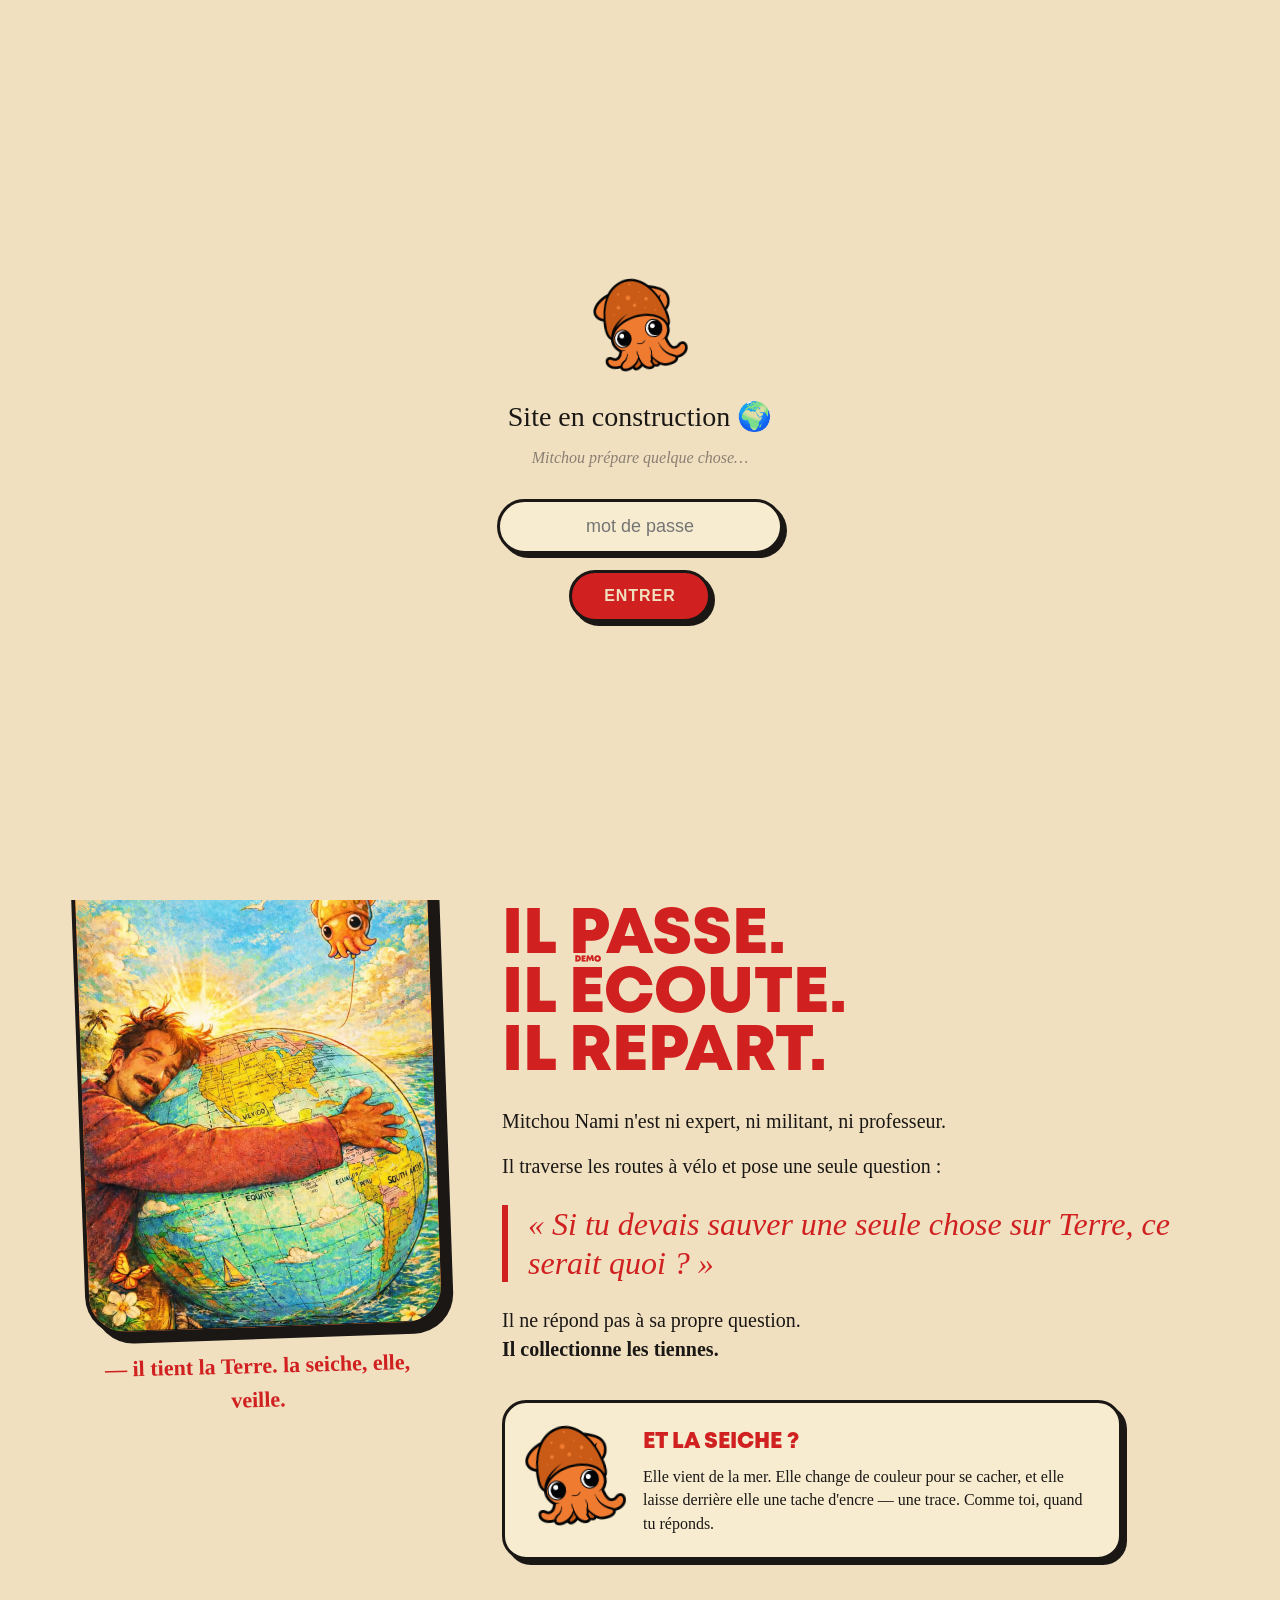
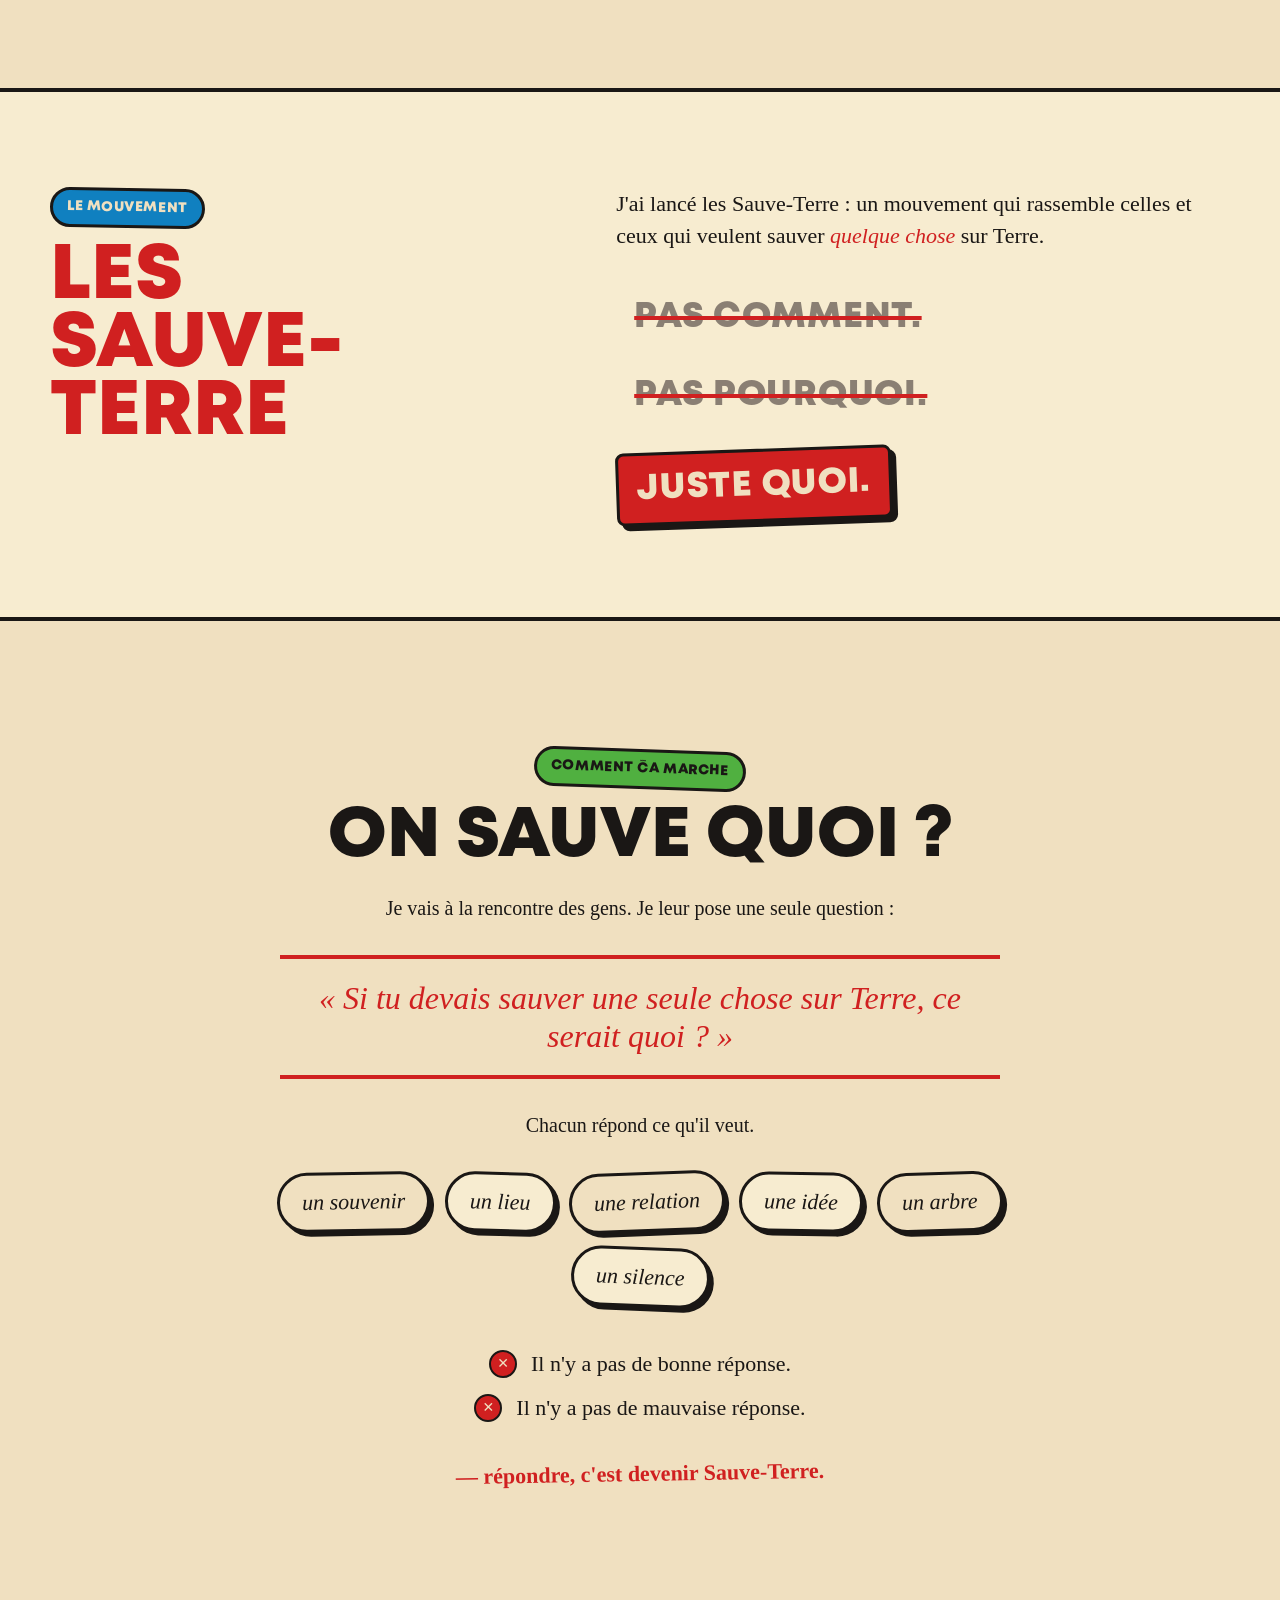
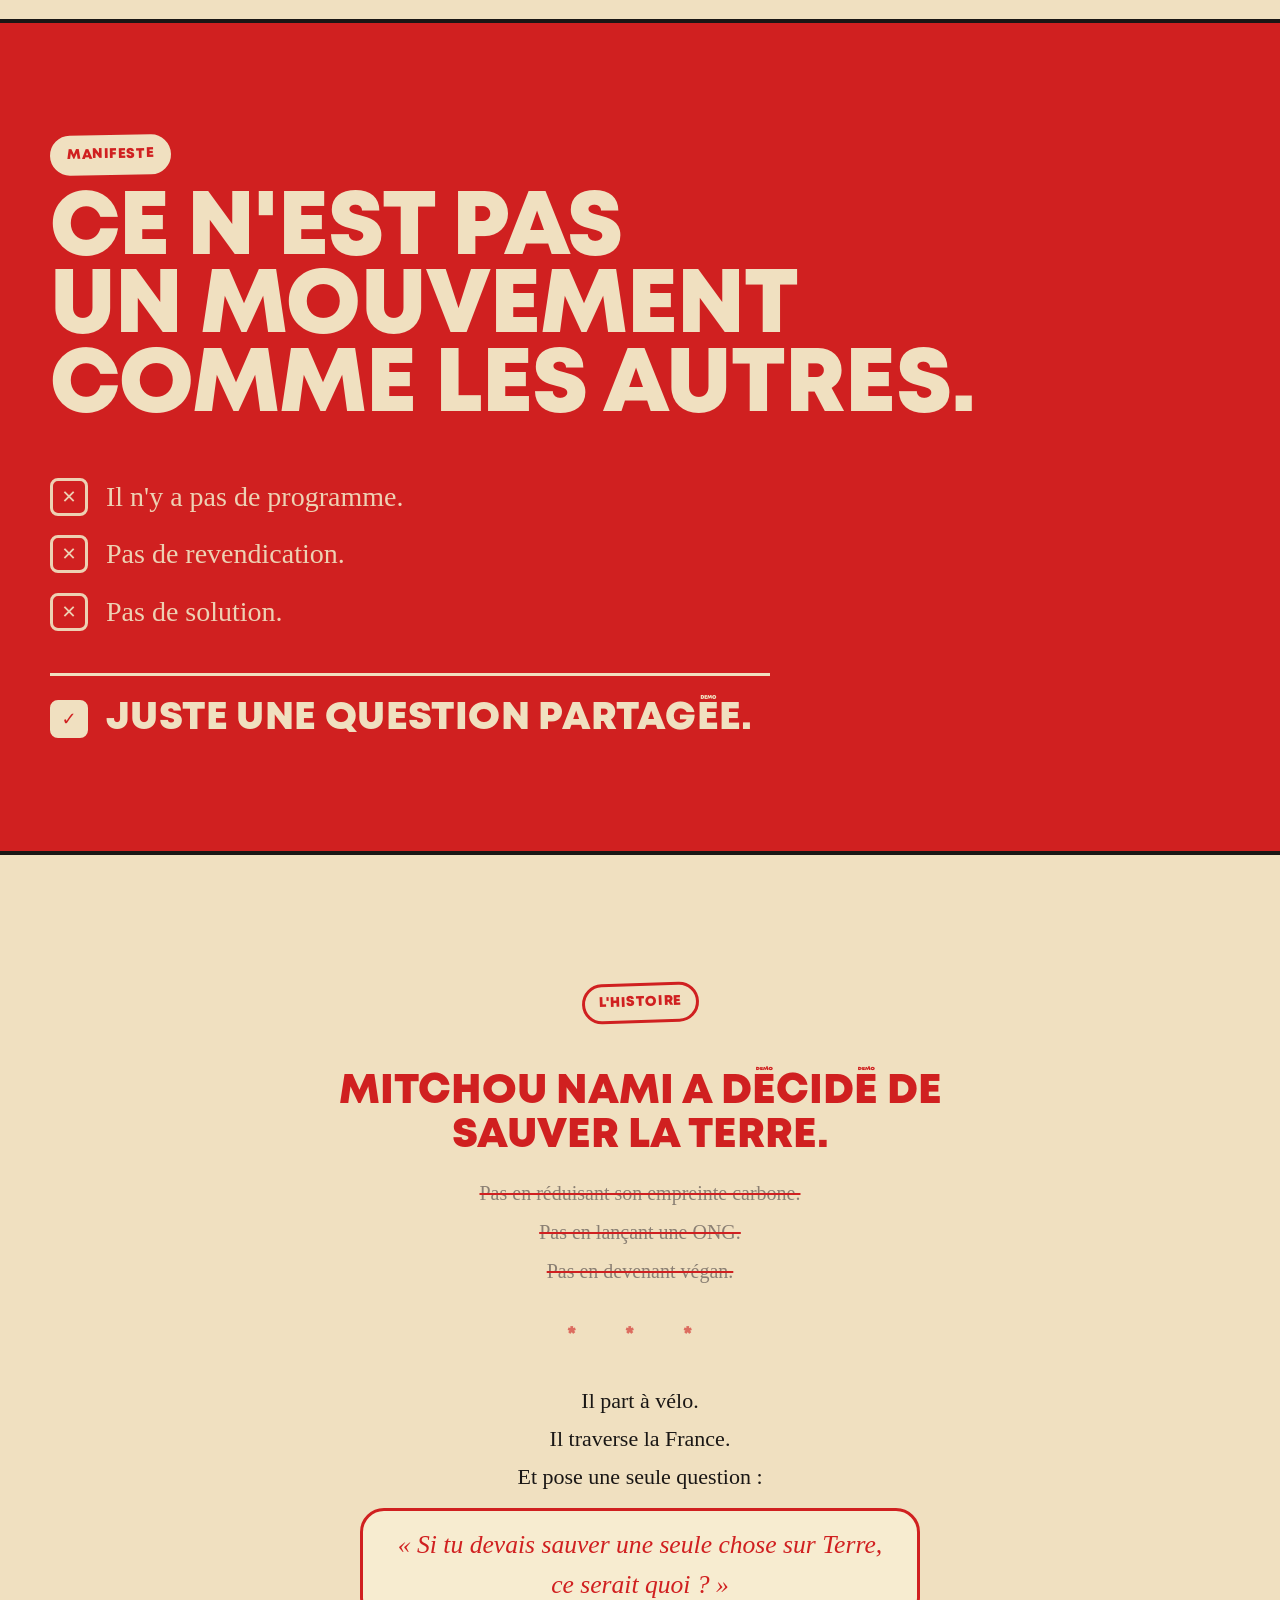
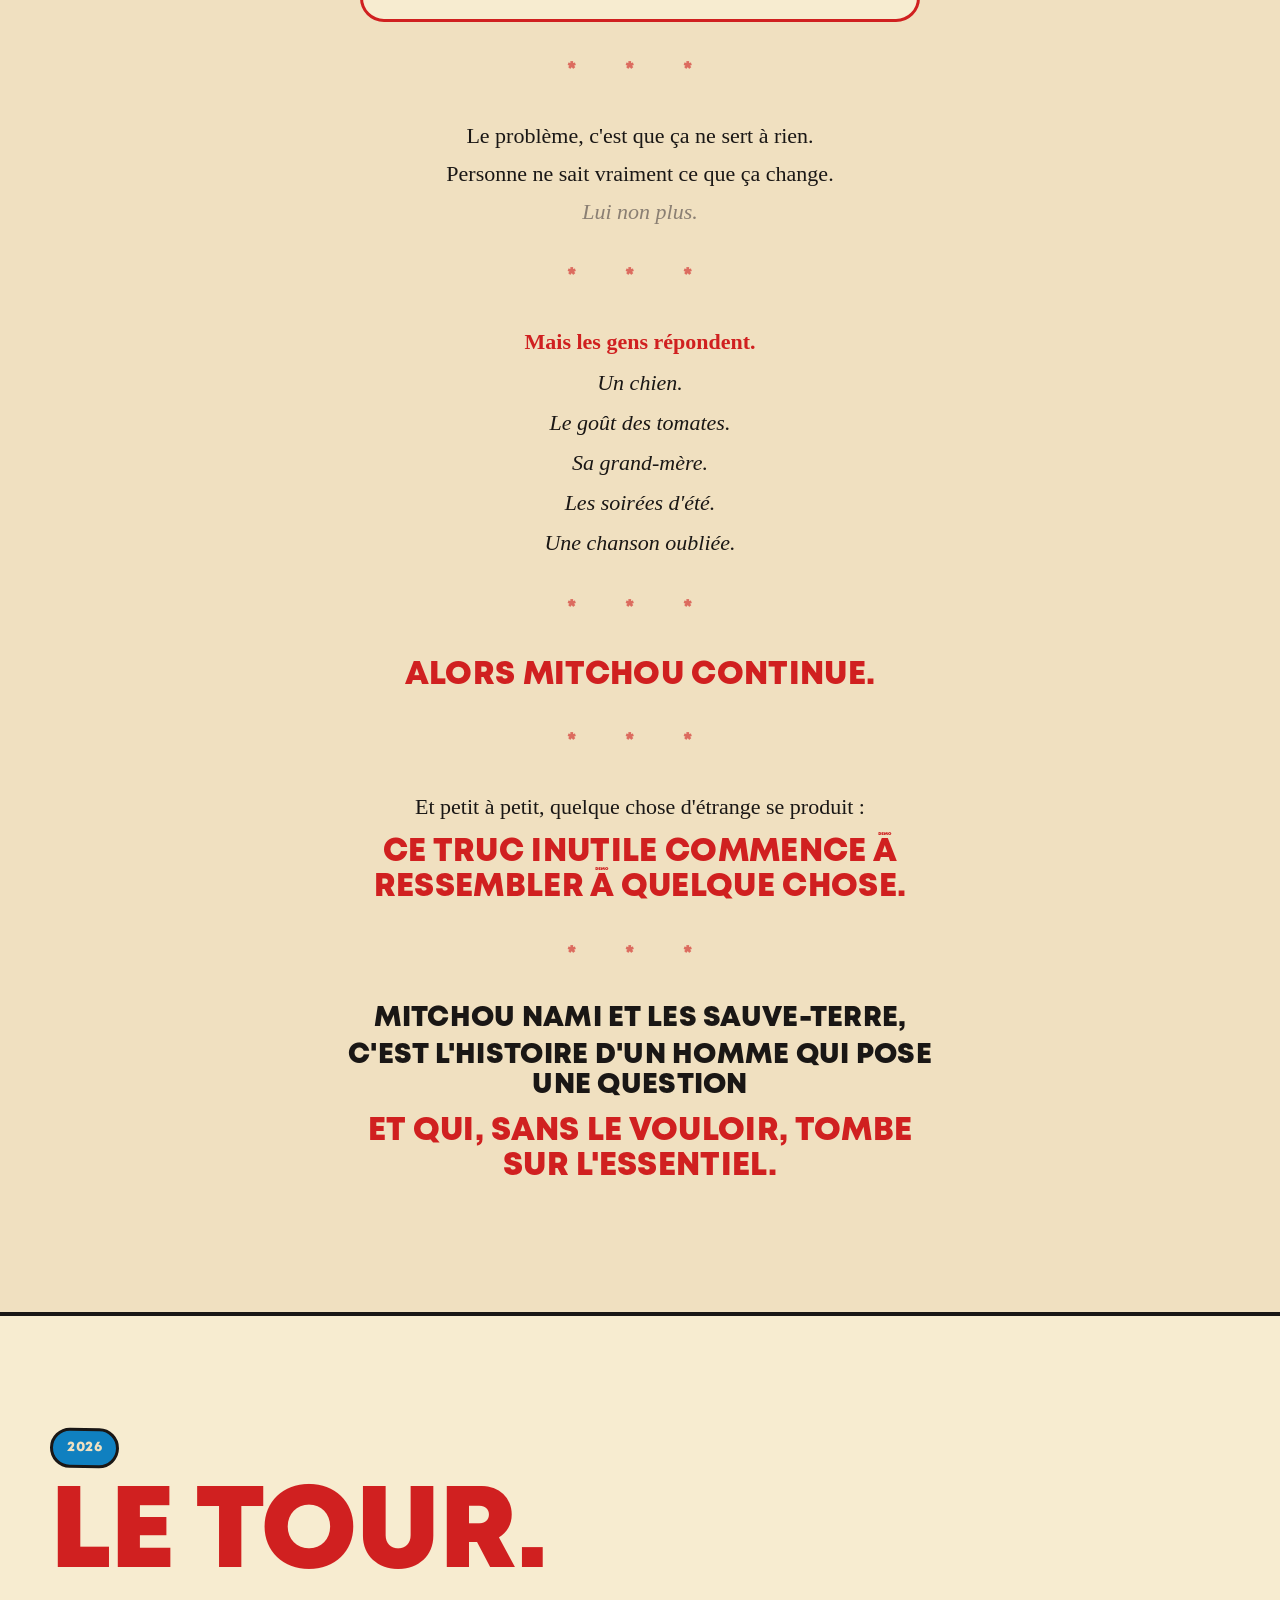
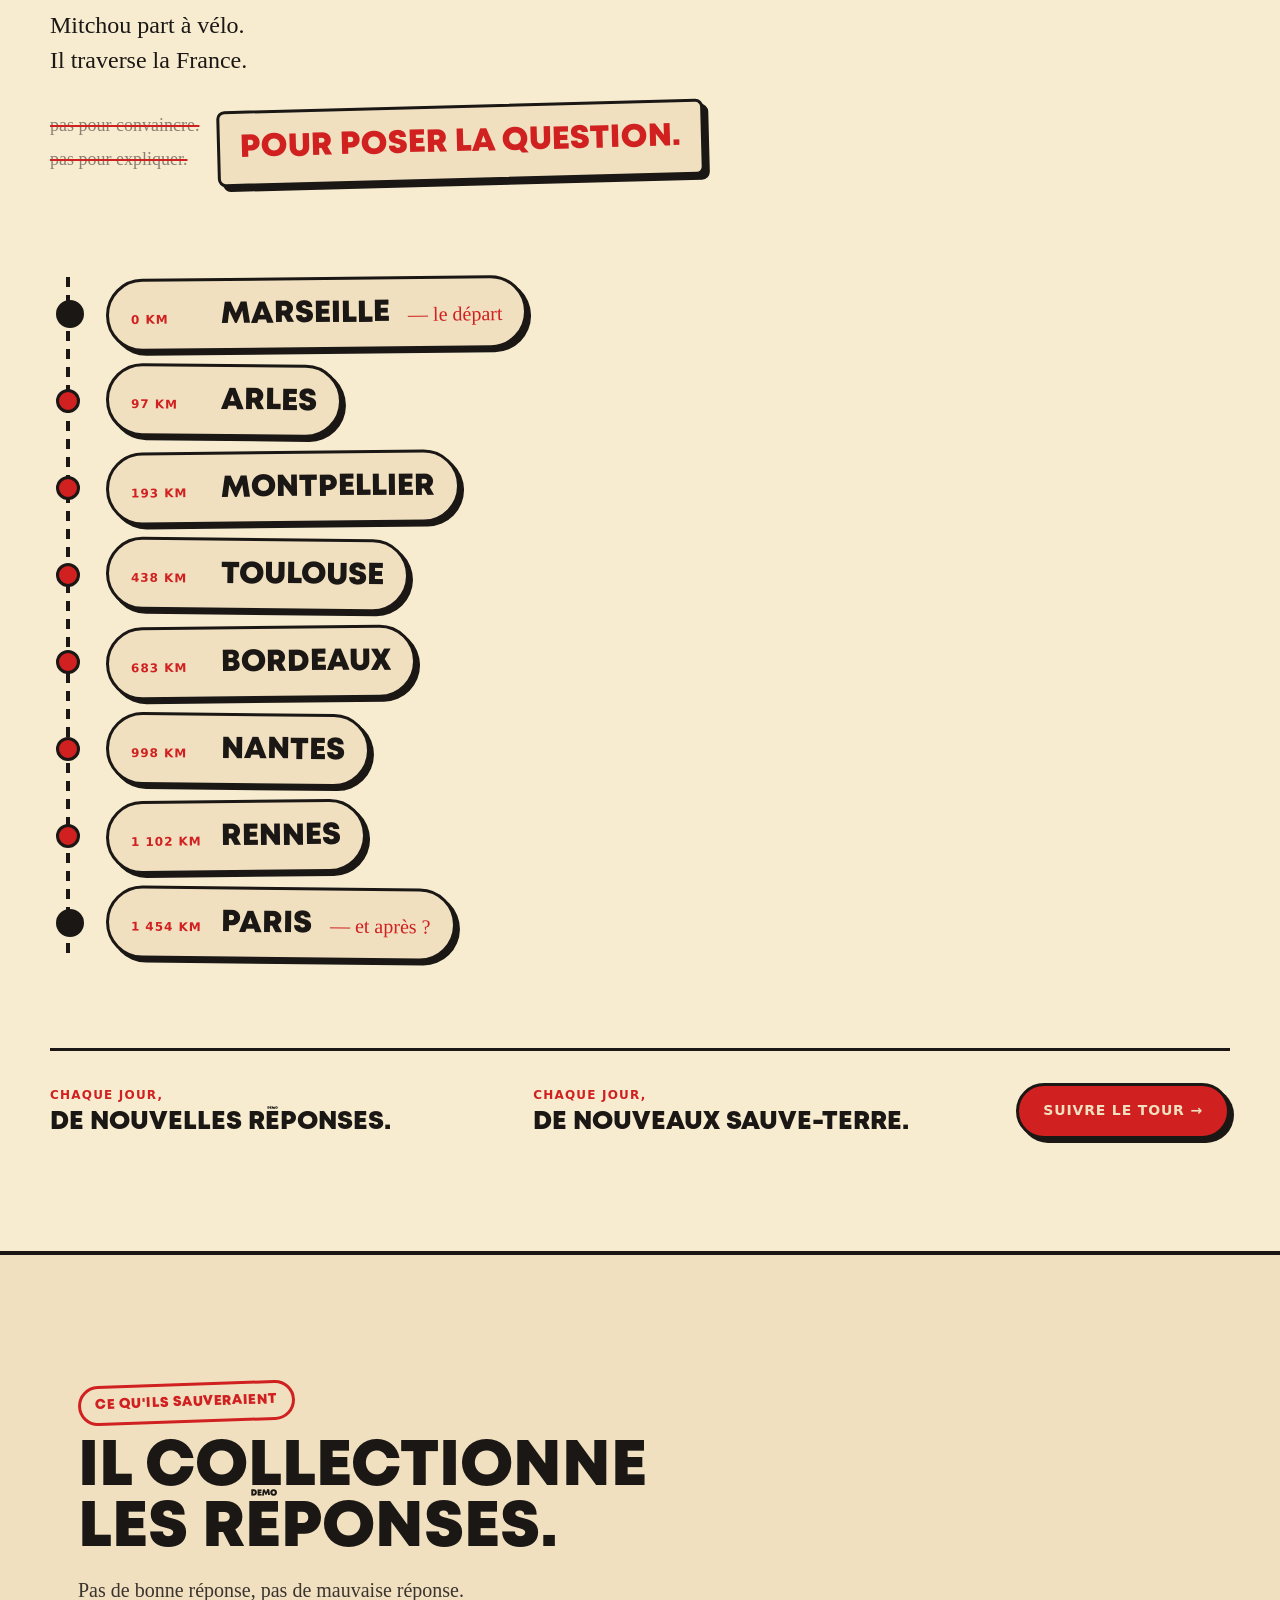
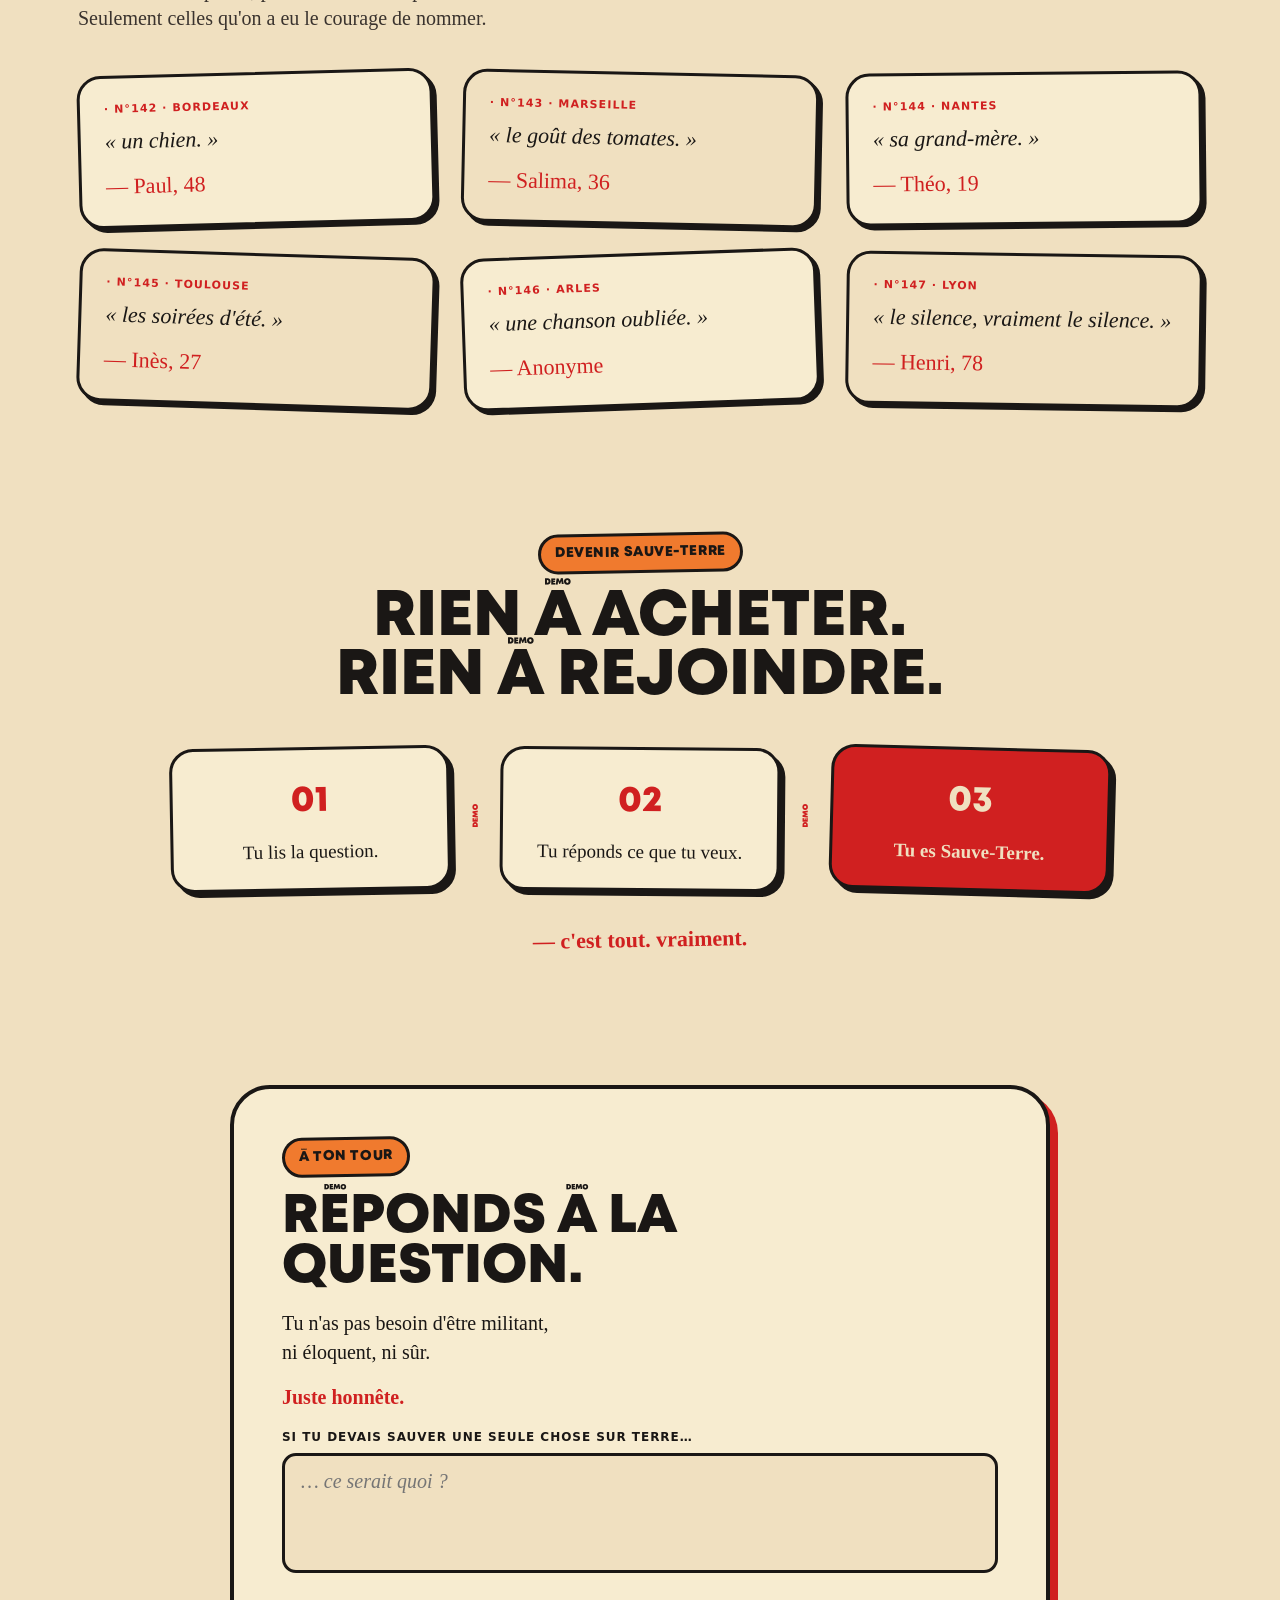
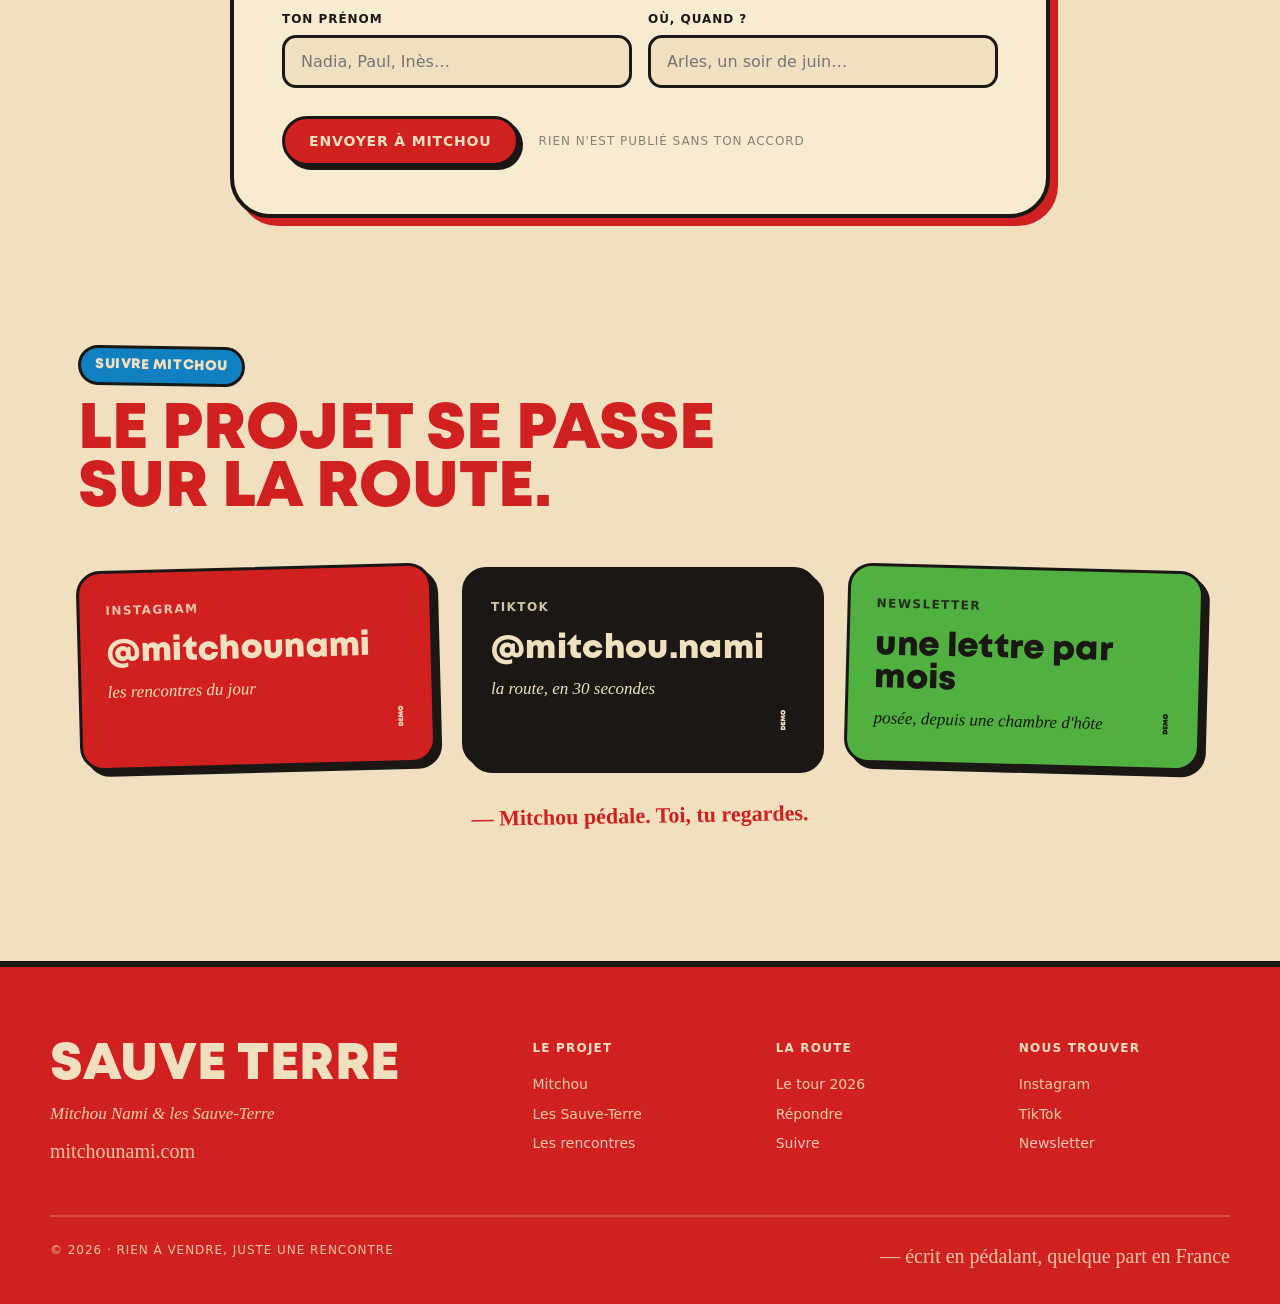
==== commit 5e62cbda: "Update homepage with new Sauve-Terre design" ====
--- a/index.html
+++ b/index.html
@@ -1,30 +1,564 @@
-<!DOCTYPE html><html lang="fr"><head><meta charSet="utf-8"/><meta name="viewport" content="width=device-width, initial-scale=1"/><link rel="preload" as="image" href="/assets/seiche-mascot.png"/><link rel="preload" as="image" href="/assets/mitchou-hug-earth.png"/><link rel="preload" as="image" href="/assets/seiche-and-earth.png"/><link rel="stylesheet" href="/_next/static/css/ee4fb3f577b629e3.css" data-precedence="next"/><link rel="preload" as="script" fetchPriority="low" href="/_next/static/chunks/webpack-879f858537244e02.js"/><script src="/_next/static/chunks/fd9d1056-be48aeae6e94b8d1.js" async=""></script><script src="/_next/static/chunks/23-2228b5ff64c2ea97.js" async=""></script><script src="/_next/static/chunks/main-app-0f265d0761dd41db.js" async=""></script><script src="/_next/static/chunks/app/page-39806f89314e4dce.js" async=""></script><link rel="preconnect" href="https://fonts.googleapis.com"/><link rel="preconnect" href="https://fonts.gstatic.com" crossorigin="anonymous"/><title>Sauve Terre — Mitchou passe, il écoute</title><meta name="description" content="Un homme. Une Terre. Une question. Qu&#x27;est-ce que tu sauverais ?"/><link href="https://fonts.googleapis.com/css2?family=Fraunces:ital,opsz,wght@0,9..144,400;0,9..144,500;0,9..144,700;1,9..144,400&amp;family=Work+Sans:ital,wght@0,400;0,500;0,600;0,700;1,400&amp;family=Caveat:wght@400;600;700&amp;display=swap" rel="stylesheet"/><script src="/_next/static/chunks/polyfills-78c92fac7aa8fdd8.js" noModule=""></script></head><body><nav class="st-nav"><a href="/" class="st-nav-brand"><img src="/assets/seiche-mascot.png" alt="" class="st-nav-mascot" width="48" height="48"/><span class="st-nav-wordmark"><span class="st-nav-l1">Mitchou Nami</span><span class="st-nav-l2">&amp; les Sauve-Terre</span></span></a><div class="st-nav-links"><a href="#rencontres">Rencontres</a><a href="#mitchou">Mitchou</a><a href="#carnet">Carnet</a><a href="#boutique">Boutique</a></div><a href="#repondre" class="st-nav-cta">Répondre</a></nav><main><section class="st-hero"><div class="st-hero-inner"><div class="st-hero-illus"><img src="/assets/mitchou-hug-earth.png" alt="Mitchou enlace la Terre" class="st-hero-hug"/><img src="/assets/seiche-and-earth.png" alt="" class="st-hero-sticker"/></div><div class="st-hero-copy"><p class="st-eyebrow">🌍 Un homme. Une Terre. Une seiche. Une question.</p><h1 class="st-hero-title">Qu&#x27;est-ce<br/>que tu<br/>sauverais ?</h1><p class="st-hero-lead">Mitchou Nami passe. Il écoute. Il repart.<br/>La seiche, elle, reste — elle veille sur celles et ceux qui ont répondu.</p><div class="st-hero-cta"><a class="st-btn st-btn-primary" href="#repondre">Répondre</a><a class="st-btn st-btn-ghost" href="#rencontres">Lire les rencontres →</a></div><div class="st-hand">écris ton nom quelque part, Mitchou le lira</div></div></div></section><section class="st-grid-wrap" id="rencontres"><div class="st-section-head"><span class="st-sticker st-sticker-blue">RENCONTRES</span><h2>CE QU&#x27;ON SAUVERAIT</h2><p class="st-sub">Une liste qui s&#x27;allonge, un peu chaque semaine.</p></div><div class="st-grid"><article class="st-enc" style="background:var(--creme-soft);transform:rotate(-1.5deg)"><div class="st-enc-meta">· n°<!-- -->087<!-- --> · <!-- -->Arles</div><blockquote class="st-enc-q">« <!-- -->le bruit des cigales chez ma grand-mère.<!-- --> »</blockquote><div class="st-enc-by">— <!-- -->Nadia, 34<!-- --> <!-- -->🌿</div></article><article class="st-enc" style="background:var(--creme);transform:rotate(1.2deg)"><div class="st-enc-meta">· n°<!-- -->088<!-- --> · <!-- -->Marseille</div><blockquote class="st-enc-q">« <!-- -->la manière dont mon père dit bonjour.<!-- --> »</blockquote><div class="st-enc-by">— <!-- -->Jean, 51<!-- --> </div></article><article class="st-enc" style="background:var(--creme-soft);transform:rotate(-0.5deg)"><div class="st-enc-meta">· n°<!-- -->089<!-- --> · <!-- -->Nice</div><blockquote class="st-enc-q">« <!-- -->les marchés du samedi matin.<!-- --> »</blockquote><div class="st-enc-by">— <!-- -->Lou, 22<!-- --> <!-- -->🍅</div></article><article class="st-enc" style="background:var(--creme);transform:rotate(1.8deg)"><div class="st-enc-meta">· n°<!-- -->090<!-- --> · <!-- -->Paris</div><blockquote class="st-enc-q">« <!-- -->le silence, vraiment le silence.<!-- --> »</blockquote><div class="st-enc-by">— <!-- -->Anonyme<!-- --> </div></article><article class="st-enc" style="background:var(--creme-soft);transform:rotate(-2deg)"><div class="st-enc-meta">· n°<!-- -->091<!-- --> · <!-- -->Montpellier</div><blockquote class="st-enc-q">« <!-- -->l&#x27;odeur de pluie sur la terre chaude.<!-- --> »</blockquote><div class="st-enc-by">— <!-- -->Amira, 29<!-- --> <!-- -->🌧️</div></article><article class="st-enc" style="background:var(--creme);transform:rotate(0.8deg)"><div class="st-enc-meta">· n°<!-- -->092<!-- --> · <!-- -->Lyon</div><blockquote class="st-enc-q">« <!-- -->la patience.<!-- --> »</blockquote><div class="st-enc-by">— <!-- -->Henri, 78<!-- --> </div></article></div><div class="st-grid-cta"><a class="st-btn st-btn-secondary" href="#">Toutes les rencontres →</a></div></section><section class="st-about" id="mitchou"><div class="st-about-inner"><div class="st-about-left"><div class="st-portrait"><img src="/assets/mitchou-hug-earth.png" alt="Mitchou enlace la Terre"/></div><div class="st-hand" style="text-align:center;margin-top:18px">— il tient la Terre. la seiche tient l&#x27;œil.</div></div><div class="st-about-right"><span class="st-sticker">QUI EST MITCHOU</span><h2>IL PASSE. IL ÉCOUTE. IL REPART.</h2><p class="st-lead">Mitchou Nami n&#x27;est ni expert, ni militant, ni professeur. Il voyage avec un objet étrange — la Terre — et pose une question simple :</p><p class="st-quote">« Qu&#x27;est-ce que tu sauverais ? »</p><p>Il ne répond pas à sa propre question. Il collectionne les tiennes.<br/>Les Sauve-Terre ne sont pas une organisation. C&#x27;est juste une communauté fragile — poétique, émotionnelle — de gens qui ont pris le temps de nommer quelque chose qu&#x27;ils aiment assez pour vouloir le sauver.</p><div class="st-mascot-note"><img src="/assets/seiche-mascot.png" alt="la seiche" width="88" height="88"/><div><p class="st-mascot-h">Et la seiche ?</p><p class="st-mascot-p">Elle est née en mer, elle change de couleur pour se cacher, et elle laisse derrière elle une tache d&#x27;encre — une trace. Comme toi, quand tu réponds.</p></div></div></div></div></section><section class="st-form-wrap" id="repondre"><div class="st-form-card"><span class="st-sticker st-sticker-orange">TON TOUR</span><h2>RÉPONDS À LA QUESTION.</h2><p class="st-lead">Tu n&#x27;as pas besoin d&#x27;être militant, ni éloquent, ni sûr. Juste honnête.</p><form><div class="st-form-row"><label><span>Ton prénom</span><input placeholder="Nadia, Jean, Lou…" value=""/></label><label><span>Où ?</span><input placeholder="Arles, août…" value=""/></label></div><label><span>Ce que tu sauverais</span><textarea placeholder="Le bruit des cigales chez ma grand-mère…" rows="3"></textarea></label><div class="st-form-foot"><button type="submit" class="st-btn st-btn-primary">Envoyer à Mitchou</button><span class="st-caption">rien n&#x27;est publié sans ton accord</span></div></form></div></section></main><footer class="st-footer"><div class="st-footer-inner"><div class="st-footer-brand"><div class="st-footer-wordmark">SAUVE TERRE</div><div class="st-footer-tag">Mitchou Nami &amp; les Sauve-Terre</div></div><div class="st-footer-cols"><div><div class="st-footer-h">Projet</div><a href="#">Rencontres</a><a href="#">Mitchou</a><a href="#">Carnet</a></div><div><div class="st-footer-h">Objets</div><a href="#">T-shirts</a><a href="#">Totes</a><a href="#">Stickers</a></div><div><div class="st-footer-h">Nous suivre</div><a href="#">Instagram</a><a href="#">TikTok</a><a href="#">Newsletter</a></div></div></div><div class="st-footer-bottom"><span>© 2026 · rien à vendre, juste une rencontre</span><span class="st-footer-hand">— fait à la main quelque part en France</span></div></footer><script src="/_next/static/chunks/webpack-879f858537244e02.js" async=""></script><script>(self.__next_f=self.__next_f||[]).push([0]);self.__next_f.push([2,null])</script><script>self.__next_f.push([1,"1:HL[\"/_next/static/css/ee4fb3f577b629e3.css\",\"style\"]\n"])</script><script>self.__next_f.push([1,"2:I[5751,[],\"\"]\n4:I[6456,[\"931\",\"static/chunks/app/page-39806f89314e4dce.js\"],\"default\"]\n5:I[9275,[],\"\"]\n6:I[1343,[],\"\"]\n8:I[6130,[],\"\"]\n9:[]\n"])</script><script>self.__next_f.push([1,"0:[[[\"$\",\"link\",\"0\",{\"rel\":\"stylesheet\",\"href\":\"/_next/static/css/ee4fb3f577b629e3.css\",\"precedence\":\"next\",\"crossOrigin\":\"$undefined\"}]],[\"$\",\"$L2\",null,{\"buildId\":\"qsfzig7B-mgt_BTlDmPA5\",\"assetPrefix\":\"\",\"initialCanonicalUrl\":\"/\",\"initialTree\":[\"\",{\"children\":[\"__PAGE__\",{}]},\"$undefined\",\"$undefined\",true],\"initialSeedData\":[\"\",{\"children\":[\"__PAGE__\",{},[[\"$L3\",[[\"$\",\"nav\",null,{\"className\":\"st-nav\",\"children\":[[\"$\",\"a\",null,{\"href\":\"/\",\"className\":\"st-nav-brand\",\"children\":[[\"$\",\"img\",null,{\"src\":\"/assets/seiche-mascot.png\",\"alt\":\"\",\"className\":\"st-nav-mascot\",\"width\":48,\"height\":48}],[\"$\",\"span\",null,{\"className\":\"st-nav-wordmark\",\"children\":[[\"$\",\"span\",null,{\"className\":\"st-nav-l1\",\"children\":\"Mitchou Nami\"}],[\"$\",\"span\",null,{\"className\":\"st-nav-l2\",\"children\":\"\u0026 les Sauve-Terre\"}]]}]]}],[\"$\",\"div\",null,{\"className\":\"st-nav-links\",\"children\":[[\"$\",\"a\",\"Rencontres\",{\"href\":\"#rencontres\",\"children\":\"Rencontres\"}],[\"$\",\"a\",\"Mitchou\",{\"href\":\"#mitchou\",\"children\":\"Mitchou\"}],[\"$\",\"a\",\"Carnet\",{\"href\":\"#carnet\",\"children\":\"Carnet\"}],[\"$\",\"a\",\"Boutique\",{\"href\":\"#boutique\",\"children\":\"Boutique\"}]]}],[\"$\",\"a\",null,{\"href\":\"#repondre\",\"className\":\"st-nav-cta\",\"children\":\"Répondre\"}]]}],[\"$\",\"main\",null,{\"children\":[[\"$\",\"section\",null,{\"className\":\"st-hero\",\"children\":[\"$\",\"div\",null,{\"className\":\"st-hero-inner\",\"children\":[[\"$\",\"div\",null,{\"className\":\"st-hero-illus\",\"children\":[[\"$\",\"img\",null,{\"src\":\"/assets/mitchou-hug-earth.png\",\"alt\":\"Mitchou enlace la Terre\",\"className\":\"st-hero-hug\"}],[\"$\",\"img\",null,{\"src\":\"/assets/seiche-and-earth.png\",\"alt\":\"\",\"className\":\"st-hero-sticker\"}]]}],[\"$\",\"div\",null,{\"className\":\"st-hero-copy\",\"children\":[[\"$\",\"p\",null,{\"className\":\"st-eyebrow\",\"children\":\"🌍 Un homme. Une Terre. Une seiche. Une question.\"}],[\"$\",\"h1\",null,{\"className\":\"st-hero-title\",\"children\":[\"Qu'est-ce\",[\"$\",\"br\",null,{}],\"que tu\",[\"$\",\"br\",null,{}],\"sauverais ?\"]}],[\"$\",\"p\",null,{\"className\":\"st-hero-lead\",\"children\":[\"Mitchou Nami passe. Il écoute. Il repart.\",[\"$\",\"br\",null,{}],\"La seiche, elle, reste — elle veille sur celles et ceux qui ont répondu.\"]}],[\"$\",\"div\",null,{\"className\":\"st-hero-cta\",\"children\":[[\"$\",\"a\",null,{\"className\":\"st-btn st-btn-primary\",\"href\":\"#repondre\",\"children\":\"Répondre\"}],[\"$\",\"a\",null,{\"className\":\"st-btn st-btn-ghost\",\"href\":\"#rencontres\",\"children\":\"Lire les rencontres →\"}]]}],[\"$\",\"div\",null,{\"className\":\"st-hand\",\"children\":\"écris ton nom quelque part, Mitchou le lira\"}]]}]]}]}],[\"$\",\"section\",null,{\"className\":\"st-grid-wrap\",\"id\":\"rencontres\",\"children\":[[\"$\",\"div\",null,{\"className\":\"st-section-head\",\"children\":[[\"$\",\"span\",null,{\"className\":\"st-sticker st-sticker-blue\",\"children\":\"RENCONTRES\"}],[\"$\",\"h2\",null,{\"children\":\"CE QU'ON SAUVERAIT\"}],[\"$\",\"p\",null,{\"className\":\"st-sub\",\"children\":\"Une liste qui s'allonge, un peu chaque semaine.\"}]]}],[\"$\",\"div\",null,{\"className\":\"st-grid\",\"children\":[[\"$\",\"article\",null,{\"className\":\"st-enc\",\"style\":{\"background\":\"var(--creme-soft)\",\"transform\":\"rotate(-1.5deg)\"},\"children\":[[\"$\",\"div\",null,{\"className\":\"st-enc-meta\",\"children\":[\"· n°\",\"087\",\" · \",\"Arles\"]}],[\"$\",\"blockquote\",null,{\"className\":\"st-enc-q\",\"children\":[\"« \",\"le bruit des cigales chez ma grand-mère.\",\" »\"]}],[\"$\",\"div\",null,{\"className\":\"st-enc-by\",\"children\":[\"— \",\"Nadia, 34\",\" \",\"🌿\"]}]]}],[\"$\",\"article\",null,{\"className\":\"st-enc\",\"style\":{\"background\":\"var(--creme)\",\"transform\":\"rotate(1.2deg)\"},\"children\":[[\"$\",\"div\",null,{\"className\":\"st-enc-meta\",\"children\":[\"· n°\",\"088\",\" · \",\"Marseille\"]}],[\"$\",\"blockquote\",null,{\"className\":\"st-enc-q\",\"children\":[\"« \",\"la manière dont mon père dit bonjour.\",\" »\"]}],[\"$\",\"div\",null,{\"className\":\"st-enc-by\",\"children\":[\"— \",\"Jean, 51\",\" \",\"\"]}]]}],[\"$\",\"article\",null,{\"className\":\"st-enc\",\"style\":{\"background\":\"var(--creme-soft)\",\"transform\":\"rotate(-0.5deg)\"},\"children\":[[\"$\",\"div\",null,{\"className\":\"st-enc-meta\",\"children\":[\"· n°\",\"089\",\" · \",\"Nice\"]}],[\"$\",\"blockquote\",null,{\"className\":\"st-enc-q\",\"children\":[\"« \",\"les marchés du samedi matin.\",\" »\"]}],[\"$\",\"div\",null,{\"className\":\"st-enc-by\",\"children\":[\"— \",\"Lou, 22\",\" \",\"🍅\"]}]]}],[\"$\",\"article\",null,{\"className\":\"st-enc\",\"style\":{\"background\":\"var(--creme)\",\"transform\":\"rotate(1.8deg)\"},\"children\":[[\"$\",\"div\",null,{\"className\":\"st-enc-meta\",\"children\":[\"· n°\",\"090\",\" · \",\"Paris\"]}],[\"$\",\"blockquote\",null,{\"className\":\"st-enc-q\",\"children\":[\"« \",\"le silence, vraiment le silence.\",\" »\"]}],[\"$\",\"div\",null,{\"className\":\"st-enc-by\",\"children\":[\"— \",\"Anonyme\",\" \",\"\"]}]]}],[\"$\",\"article\",null,{\"className\":\"st-enc\",\"style\":{\"background\":\"var(--creme-soft)\",\"transform\":\"rotate(-2deg)\"},\"children\":[[\"$\",\"div\",null,{\"className\":\"st-enc-meta\",\"children\":[\"· n°\",\"091\",\" · \",\"Montpellier\"]}],[\"$\",\"blockquote\",null,{\"className\":\"st-enc-q\",\"children\":[\"« \",\"l'odeur de pluie sur la terre chaude.\",\" »\"]}],[\"$\",\"div\",null,{\"className\":\"st-enc-by\",\"children\":[\"— \",\"Amira, 29\",\" \",\"🌧️\"]}]]}],[\"$\",\"article\",null,{\"className\":\"st-enc\",\"style\":{\"background\":\"var(--creme)\",\"transform\":\"rotate(0.8deg)\"},\"children\":[[\"$\",\"div\",null,{\"className\":\"st-enc-meta\",\"children\":[\"· n°\",\"092\",\" · \",\"Lyon\"]}],[\"$\",\"blockquote\",null,{\"className\":\"st-enc-q\",\"children\":[\"« \",\"la patience.\",\" »\"]}],[\"$\",\"div\",null,{\"className\":\"st-enc-by\",\"children\":[\"— \",\"Henri, 78\",\" \",\"\"]}]]}]]}],[\"$\",\"div\",null,{\"className\":\"st-grid-cta\",\"children\":[\"$\",\"a\",null,{\"className\":\"st-btn st-btn-secondary\",\"href\":\"#\",\"children\":\"Toutes les rencontres →\"}]}]]}],[\"$\",\"section\",null,{\"className\":\"st-about\",\"id\":\"mitchou\",\"children\":[\"$\",\"div\",null,{\"className\":\"st-about-inner\",\"children\":[[\"$\",\"div\",null,{\"className\":\"st-about-left\",\"children\":[[\"$\",\"div\",null,{\"className\":\"st-portrait\",\"children\":[\"$\",\"img\",null,{\"src\":\"/assets/mitchou-hug-earth.png\",\"alt\":\"Mitchou enlace la Terre\"}]}],[\"$\",\"div\",null,{\"className\":\"st-hand\",\"style\":{\"textAlign\":\"center\",\"marginTop\":18},\"children\":\"— il tient la Terre. la seiche tient l'œil.\"}]]}],[\"$\",\"div\",null,{\"className\":\"st-about-right\",\"children\":[[\"$\",\"span\",null,{\"className\":\"st-sticker\",\"children\":\"QUI EST MITCHOU\"}],[\"$\",\"h2\",null,{\"children\":\"IL PASSE. IL ÉCOUTE. IL REPART.\"}],[\"$\",\"p\",null,{\"className\":\"st-lead\",\"children\":\"Mitchou Nami n'est ni expert, ni militant, ni professeur. Il voyage avec un objet étrange — la Terre — et pose une question simple :\"}],[\"$\",\"p\",null,{\"className\":\"st-quote\",\"children\":\"« Qu'est-ce que tu sauverais ? »\"}],[\"$\",\"p\",null,{\"children\":[\"Il ne répond pas à sa propre question. Il collectionne les tiennes.\",[\"$\",\"br\",null,{}],\"Les Sauve-Terre ne sont pas une organisation. C'est juste une communauté fragile — poétique, émotionnelle — de gens qui ont pris le temps de nommer quelque chose qu'ils aiment assez pour vouloir le sauver.\"]}],[\"$\",\"div\",null,{\"className\":\"st-mascot-note\",\"children\":[[\"$\",\"img\",null,{\"src\":\"/assets/seiche-mascot.png\",\"alt\":\"la seiche\",\"width\":88,\"height\":88}],[\"$\",\"div\",null,{\"children\":[[\"$\",\"p\",null,{\"className\":\"st-mascot-h\",\"children\":\"Et la seiche ?\"}],[\"$\",\"p\",null,{\"className\":\"st-mascot-p\",\"children\":\"Elle est née en mer, elle change de couleur pour se cacher, et elle laisse derrière elle une tache d'encre — une trace. Comme toi, quand tu réponds.\"}]]}]]}]]}]]}]}],[\"$\",\"$L4\",null,{}]]}],[\"$\",\"footer\",null,{\"className\":\"st-footer\",\"children\":[[\"$\",\"div\",null,{\"className\":\"st-footer-inner\",\"children\":[[\"$\",\"div\",null,{\"className\":\"st-footer-brand\",\"children\":[[\"$\",\"div\",null,{\"className\":\"st-footer-wordmark\",\"children\":\"SAUVE TERRE\"}],[\"$\",\"div\",null,{\"className\":\"st-footer-tag\",\"children\":\"Mitchou Nami \u0026 les Sauve-Terre\"}]]}],[\"$\",\"div\",null,{\"className\":\"st-footer-cols\",\"children\":[[\"$\",\"div\",null,{\"children\":[[\"$\",\"div\",null,{\"className\":\"st-footer-h\",\"children\":\"Projet\"}],[\"$\",\"a\",null,{\"href\":\"#\",\"children\":\"Rencontres\"}],[\"$\",\"a\",null,{\"href\":\"#\",\"children\":\"Mitchou\"}],[\"$\",\"a\",null,{\"href\":\"#\",\"children\":\"Carnet\"}]]}],[\"$\",\"div\",null,{\"children\":[[\"$\",\"div\",null,{\"className\":\"st-footer-h\",\"children\":\"Objets\"}],[\"$\",\"a\",null,{\"href\":\"#\",\"children\":\"T-shirts\"}],[\"$\",\"a\",null,{\"href\":\"#\",\"children\":\"Totes\"}],[\"$\",\"a\",null,{\"href\":\"#\",\"children\":\"Stickers\"}]]}],[\"$\",\"div\",null,{\"children\":[[\"$\",\"div\",null,{\"className\":\"st-footer-h\",\"children\":\"Nous suivre\"}],[\"$\",\"a\",null,{\"href\":\"#\",\"children\":\"Instagram\"}],[\"$\",\"a\",null,{\"href\":\"#\",\"children\":\"TikTok\"}],[\"$\",\"a\",null,{\"href\":\"#\",\"children\":\"Newsletter\"}]]}]]}]]}],[\"$\",\"div\",null,{\"className\":\"st-footer-bottom\",\"children\":[[\"$\",\"span\",null,{\"children\":\"© 2026 · rien à vendre, juste une rencontre\"}],[\"$\",\"span\",null,{\"className\":\"st-footer-hand\",\"children\":\"— fait à la main quelque part en France\"}]]}]]}]]],null],null]},[[\"$\",\"html\",null,{\"lang\":\"fr\",\"children\":[[\"$\",\"head\",null,{\"children\":[[\"$\",\"link\",null,{\"rel\":\"preconnect\",\"href\":\"https://fonts.googleapis.com\"}],[\"$\",\"link\",null,{\"rel\":\"preconnect\",\"href\":\"https://fonts.gstatic.com\",\"crossOrigin\":\"anonymous\"}],[\"$\",\"link\",null,{\"href\":\"https://fonts.googleapis.com/css2?family=Fraunces:ital,opsz,wght@0,9..144,400;0,9..144,500;0,9..144,700;1,9..144,400\u0026family=Work+Sans:ital,wght@0,400;0,500;0,600;0,700;1,400\u0026family=Caveat:wght@400;600;700\u0026display=swap\",\"rel\":\"stylesheet\"}]]}],[\"$\",\"body\",null,{\"children\":[\"$\",\"$L5\",null,{\"parallelRouterKey\":\"children\",\"segmentPath\":[\"children\"],\"error\":\"$undefined\",\"errorStyles\":\"$undefined\",\"errorScripts\":\"$undefined\",\"template\":[\"$\",\"$L6\",null,{}],\"templateStyles\":\"$undefined\",\"templateScripts\":\"$undefined\",\"notFound\":[[\"$\",\"title\",null,{\"children\":\"404: This page could not be found.\"}],[\"$\",\"div\",null,{\"style\":{\"fontFamily\":\"system-ui,\\\"Segoe UI\\\",Roboto,Helvetica,Arial,sans-serif,\\\"Apple Color Emoji\\\",\\\"Segoe UI Emoji\\\"\",\"height\":\"100vh\",\"textAlign\":\"center\",\"display\":\"flex\",\"flexDirection\":\"column\",\"alignItems\":\"center\",\"justifyContent\":\"center\"},\"children\":[\"$\",\"div\",null,{\"children\":[[\"$\",\"style\",null,{\"dangerouslySetInnerHTML\":{\"__html\":\"body{color:#000;background:#fff;margin:0}.next-error-h1{border-right:1px solid rgba(0,0,0,.3)}@media (prefers-color-scheme:dark){body{color:#fff;background:#000}.next-error-h1{border-right:1px solid rgba(255,255,255,.3)}}\"}}],[\"$\",\"h1\",null,{\"className\":\"next-error-h1\",\"style\":{\"display\":\"inline-block\",\"margin\":\"0 20px 0 0\",\"padding\":\"0 23px 0 0\",\"fontSize\":24,\"fontWeight\":500,\"verticalAlign\":\"top\",\"lineHeight\":\"49px\"},\"children\":\"404\"}],[\"$\",\"div\",null,{\"style\":{\"display\":\"inline-block\"},\"children\":[\"$\",\"h2\",null,{\"style\":{\"fontSize\":14,\"fontWeight\":400,\"lineHeight\":\"49px\",\"margin\":0},\"children\":\"This page could not be found.\"}]}]]}]}]],\"notFoundStyles\":[],\"styles\":null}]}]]}],null],null],\"couldBeIntercepted\":false,\"initialHead\":[null,\"$L7\"],\"globalErrorComponent\":\"$8\",\"missingSlots\":\"$W9\"}]]\n"])</script><script>self.__next_f.push([1,"7:[[\"$\",\"meta\",\"0\",{\"name\":\"viewport\",\"content\":\"width=device-width, initial-scale=1\"}],[\"$\",\"meta\",\"1\",{\"charSet\":\"utf-8\"}],[\"$\",\"title\",\"2\",{\"children\":\"Sauve Terre — Mitchou passe, il écoute\"}],[\"$\",\"meta\",\"3\",{\"name\":\"description\",\"content\":\"Un homme. Une Terre. Une question. Qu'est-ce que tu sauverais ?\"}]]\n3:null\n"])</script>
-<script>
-(function(){
-  if(sessionStorage.getItem('st_auth')==='1') return;
-  var o = document.createElement('div');
-  o.id = 'pw-gate';
-  o.style = 'position:fixed;inset:0;background:#F0E0C0;z-index:99999;display:flex;flex-direction:column;align-items:center;justify-content:center;gap:0;';
-  o.innerHTML = [
-    '<img src="/assets/seiche-mascot.png" style="width:90px;margin-bottom:24px;transform:rotate(-6deg);">',
-    '<p style="font-family:serif;font-size:28px;margin:0 0 8px;color:#1A1715;">Site en construction 🌍</p>',
-    '<p style="font-family:serif;font-style:italic;font-size:16px;color:#8A7F73;margin:0 0 28px;">Mitchou prépare quelque chose…</p>',
-    '<input id="pw-in" type="password" placeholder="mot de passe" style="padding:14px 24px;font-size:18px;border:3px solid #1A1715;border-radius:999px;outline:none;text-align:center;background:#F7ECD0;font-family:sans-serif;box-shadow:4px 4px 0 #1A1715;">',
-    '<button id="pw-btn" style="margin-top:16px;padding:14px 32px;background:#D02020;color:#F0E0C0;border:3px solid #1A1715;border-radius:999px;font-size:16px;font-weight:700;cursor:pointer;font-family:sans-serif;text-transform:uppercase;letter-spacing:0.06em;box-shadow:4px 4px 0 #1A1715;">Entrer</button>',
-    '<p id="pw-err" style="color:#D02020;font-family:serif;font-size:15px;margin-top:16px;display:none;">— mot de passe incorrect</p>'
-  ].join('');
-  document.body.appendChild(o);
-  function check(){
-    if(document.getElementById('pw-in').value==='marseille'){
-      sessionStorage.setItem('st_auth','1');
-      document.getElementById('pw-gate').remove();
-    } else {
-      document.getElementById('pw-err').style.display='block';
-      document.getElementById('pw-in').value='';
-    }
-  }
-  document.getElementById('pw-btn').addEventListener('click', check);
-  document.getElementById('pw-in').addEventListener('keydown', function(e){ if(e.key==='Enter') check(); });
-})();
-</script>
-</body></html>+<!doctype html>
+<html lang="fr">
+<head>
+  <meta charset="utf-8">
+  <meta name="viewport" content="width=device-width, initial-scale=1">
+  <title>Mitchou Nami &amp; les Sauve-Terre — Qu'est-ce que tu sauverais ?</title>
+  <meta
+    name="description"
+    content="Mitchou Nami traverse la France et pose une question simple : si tu devais sauver une seule chose sur Terre, ce serait quoi ?"
+  >
+  <link rel="preload" as="image" href="/assets/seiche-mascot.png">
+  <link rel="preload" as="image" href="/assets/mitchou-hug-earth.png">
+  <link rel="stylesheet" href="/tokens.css">
+  <link rel="stylesheet" href="/site.css">
+</head>
+<body>
+  <nav class="st-nav">
+    <a href="#top" class="st-nav-brand">
+      <img src="/assets/seiche-mascot.png" alt="La seiche Sauve-Terre" class="st-nav-mascot" width="44" height="44">
+      <span class="st-nav-wordmark">
+        <span class="st-nav-l1">Mitchou Nami</span>
+        <span class="st-nav-l2">&amp; les Sauve-Terre</span>
+      </span>
+    </a>
+    <div class="st-nav-links">
+      <a href="#mitchou">Mitchou</a>
+      <a href="#sauve-terre">Les Sauve-Terre</a>
+      <a href="#tour">Le Tour</a>
+      <a href="#suivre">Suivre</a>
+    </div>
+    <a href="#repondre" class="st-nav-cta">Répondre</a>
+  </nav>
+
+  <main>
+    <section class="st-hero" id="top">
+      <div class="st-hero-inner">
+        <div class="st-hero-copy">
+          <p class="st-eyebrow">Mitchou Nami passe. Il écoute. Il repart.</p>
+          <h1 class="st-hero-title">Qu'est-ce<br>que tu<br>sauverais&nbsp;?</h1>
+          <p class="st-hero-lead">
+            Si tu devais sauver <em>une seule chose</em> sur Terre,<br>
+            ce serait quoi&nbsp;?
+          </p>
+          <div class="st-hero-cta">
+            <a class="st-btn st-btn-primary" href="#repondre">Répondre à Mitchou</a>
+            <a class="st-btn st-btn-ghost" href="#sauve-terre">Les Sauve-Terre →</a>
+          </div>
+          <div class="st-hand">— pas de bonne réponse. juste la tienne.</div>
+        </div>
+        <div class="st-hero-illus">
+          <img src="/assets/mitchou-hug-earth.png" alt="Mitchou enlace la Terre" class="st-hero-hug">
+          <span class="st-hero-stamp st-hero-stamp-1">2026</span>
+          <span class="st-hero-stamp st-hero-stamp-2">TOUR DE FRANCE</span>
+          <img src="/assets/seiche-mascot.png" alt="" class="st-hero-seiche" aria-hidden="true">
+        </div>
+      </div>
+    </section>
+
+    <section class="st-about" id="mitchou">
+      <div class="st-about-inner">
+        <div class="st-about-left">
+          <div class="st-portrait">
+            <img src="/assets/mitchou-hug-earth.png" alt="Mitchou">
+          </div>
+          <div class="st-hand st-about-hand">— il tient la Terre. la seiche, elle, veille.</div>
+        </div>
+        <div class="st-about-right">
+          <span class="st-sticker">QUI EST MITCHOU</span>
+          <h2>IL PASSE.<br>IL ÉCOUTE.<br>IL REPART.</h2>
+          <p class="st-lead">Mitchou Nami n'est ni expert, ni militant, ni professeur.</p>
+          <p class="st-lead">Il traverse les routes à vélo et pose une seule question&nbsp;:</p>
+          <p class="st-quote">« Si tu devais sauver une seule chose sur Terre, ce serait quoi&nbsp;? »</p>
+          <p class="st-lead st-lead-tight">
+            Il ne répond pas à sa propre question.<br>
+            <strong>Il collectionne les tiennes.</strong>
+          </p>
+
+          <div class="st-mascot-note">
+            <img src="/assets/seiche-mascot.png" alt="La seiche" class="st-mascot-img" width="96" height="96">
+            <div>
+              <p class="st-mascot-h">Et la seiche&nbsp;?</p>
+              <p class="st-mascot-p">
+                Elle vient de la mer. Elle change de couleur pour se cacher, et elle laisse derrière elle une
+                tache d'encre — une trace. Comme toi, quand tu réponds.
+              </p>
+            </div>
+          </div>
+        </div>
+      </div>
+    </section>
+
+    <section class="st-sauve" id="sauve-terre">
+      <div class="st-sauve-inner">
+        <div class="st-sauve-l">
+          <span class="st-sticker st-sticker-blue">LE MOUVEMENT</span>
+          <h2>LES<br>SAUVE-TERRE</h2>
+        </div>
+        <div class="st-sauve-r">
+          <p class="st-lead">
+            J'ai lancé les Sauve-Terre&nbsp;: un mouvement qui rassemble celles et ceux qui veulent sauver
+            <em> quelque chose</em> sur Terre.
+          </p>
+          <div class="st-sauve-triplet">
+            <span class="st-sauve-tile st-sauve-tile-strike">pas comment.</span>
+            <span class="st-sauve-tile st-sauve-tile-strike">pas pourquoi.</span>
+            <span class="st-sauve-tile st-sauve-tile-kept">juste quoi.</span>
+          </div>
+        </div>
+      </div>
+    </section>
+
+    <section class="st-comment">
+      <div class="st-comment-inner">
+        <span class="st-sticker st-sticker-green">COMMENT ÇA MARCHE</span>
+        <h2>ON SAUVE QUOI&nbsp;?</h2>
+        <p class="st-lead">Je vais à la rencontre des gens. Je leur pose une seule question&nbsp;:</p>
+        <p class="st-quote">« Si tu devais sauver une seule chose sur Terre, ce serait quoi&nbsp;? »</p>
+        <p class="st-lead">Chacun répond ce qu'il veut.</p>
+
+        <div class="st-examples">
+          <span class="st-example st-example-r1">un souvenir</span>
+          <span class="st-example st-example-r2">un lieu</span>
+          <span class="st-example st-example-r3">une relation</span>
+          <span class="st-example st-example-r4">une idée</span>
+          <span class="st-example st-example-r5">un arbre</span>
+          <span class="st-example st-example-r6">un silence</span>
+        </div>
+
+        <div class="st-rules">
+          <div class="st-rule">
+            <span class="st-rule-mark">✕</span>
+            <span>Il n'y a pas de bonne réponse.</span>
+          </div>
+          <div class="st-rule">
+            <span class="st-rule-mark">✕</span>
+            <span>Il n'y a pas de mauvaise réponse.</span>
+          </div>
+        </div>
+
+        <p class="st-hand st-hand-center">— répondre, c'est devenir Sauve-Terre.</p>
+      </div>
+    </section>
+
+    <section class="st-manifesto">
+      <div class="st-manifesto-inner">
+        <span class="st-sticker st-sticker-orange">MANIFESTE</span>
+        <h2>CE N'EST PAS<br>UN MOUVEMENT<br>COMME LES AUTRES.</h2>
+        <ul class="st-nots">
+          <li class="st-not">
+            <span class="st-not-cross">✕</span>
+            <span>Il n'y a pas de programme.</span>
+          </li>
+          <li class="st-not">
+            <span class="st-not-cross">✕</span>
+            <span>Pas de revendication.</span>
+          </li>
+          <li class="st-not">
+            <span class="st-not-cross">✕</span>
+            <span>Pas de solution.</span>
+          </li>
+        </ul>
+        <div class="st-manifesto-yes">
+          <span class="st-not-check">✓</span>
+          <span class="st-manifesto-yes-text">Juste une question partagée.</span>
+        </div>
+      </div>
+    </section>
+
+    <section class="st-signature">
+      <div class="st-signature-inner">
+        <span class="st-sticker">L'HISTOIRE</span>
+
+        <div class="st-sig-block">
+          <p class="st-sig-lead">Mitchou Nami a décidé de sauver la Terre.</p>
+          <ul class="st-sig-nots">
+            <li>Pas en réduisant son empreinte carbone.</li>
+            <li>Pas en lançant une ONG.</li>
+            <li>Pas en devenant végan.</li>
+          </ul>
+        </div>
+
+        <div class="st-sig-rule">* * *</div>
+
+        <div class="st-sig-block">
+          <p class="st-sig-line">Il part à vélo.</p>
+          <p class="st-sig-line">Il traverse la France.</p>
+          <p class="st-sig-line">Et pose une seule question&nbsp;:</p>
+          <p class="st-sig-q">« Si tu devais sauver une seule chose sur Terre, ce serait quoi&nbsp;? »</p>
+        </div>
+
+        <div class="st-sig-rule">* * *</div>
+
+        <div class="st-sig-block">
+          <p class="st-sig-line">Le problème, c'est que ça ne sert à rien.</p>
+          <p class="st-sig-line">Personne ne sait vraiment ce que ça change.</p>
+          <p class="st-sig-line st-sig-dim">Lui non plus.</p>
+        </div>
+
+        <div class="st-sig-rule">* * *</div>
+
+        <div class="st-sig-block">
+          <p class="st-sig-line"><strong>Mais les gens répondent.</strong></p>
+          <ul class="st-sig-answers">
+            <li>Un chien.</li>
+            <li>Le goût des tomates.</li>
+            <li>Sa grand-mère.</li>
+            <li>Les soirées d'été.</li>
+            <li>Une chanson oubliée.</li>
+          </ul>
+        </div>
+
+        <div class="st-sig-rule">* * *</div>
+
+        <div class="st-sig-block">
+          <p class="st-sig-line st-sig-emph">Alors Mitchou continue.</p>
+        </div>
+
+        <div class="st-sig-rule">* * *</div>
+
+        <div class="st-sig-block">
+          <p class="st-sig-line">Et petit à petit, quelque chose d'étrange se produit&nbsp;:</p>
+          <p class="st-sig-line st-sig-emph">ce truc inutile commence à ressembler à quelque chose.</p>
+        </div>
+
+        <div class="st-sig-rule">* * *</div>
+
+        <div class="st-sig-block st-sig-final">
+          <p class="st-sig-line">Mitchou Nami et les Sauve-Terre,</p>
+          <p class="st-sig-line">c'est l'histoire d'un homme qui pose une question</p>
+          <p class="st-sig-line st-sig-emph">et qui, sans le vouloir, tombe sur l'essentiel.</p>
+        </div>
+      </div>
+    </section>
+
+    <section class="st-tour" id="tour">
+      <div class="st-tour-inner">
+        <div class="st-tour-head">
+          <span class="st-sticker st-sticker-blue">2026</span>
+          <h2>LE TOUR.</h2>
+          <p class="st-lead st-tour-lead">Mitchou part à vélo.<br>Il traverse la France.</p>
+          <div class="st-tour-why">
+            <div class="st-tour-pair">
+              <span class="st-tour-no">pas pour convaincre.</span>
+              <span class="st-tour-no">pas pour expliquer.</span>
+            </div>
+            <div class="st-tour-yes">Pour poser la question.</div>
+          </div>
+        </div>
+
+        <div class="st-tour-map">
+          <div class="st-tour-line"></div>
+          <ol class="st-tour-stages">
+            <li class="st-tour-stage">
+              <span class="st-tour-dot"></span>
+              <div class="st-tour-card">
+                <div class="st-tour-km">0 km</div>
+                <div class="st-tour-city">Marseille</div>
+                <div class="st-tour-note">— le départ</div>
+              </div>
+            </li>
+            <li class="st-tour-stage">
+              <span class="st-tour-dot"></span>
+              <div class="st-tour-card">
+                <div class="st-tour-km">97 km</div>
+                <div class="st-tour-city">Arles</div>
+              </div>
+            </li>
+            <li class="st-tour-stage">
+              <span class="st-tour-dot"></span>
+              <div class="st-tour-card">
+                <div class="st-tour-km">193 km</div>
+                <div class="st-tour-city">Montpellier</div>
+              </div>
+            </li>
+            <li class="st-tour-stage">
+              <span class="st-tour-dot"></span>
+              <div class="st-tour-card">
+                <div class="st-tour-km">438 km</div>
+                <div class="st-tour-city">Toulouse</div>
+              </div>
+            </li>
+            <li class="st-tour-stage">
+              <span class="st-tour-dot"></span>
+              <div class="st-tour-card">
+                <div class="st-tour-km">683 km</div>
+                <div class="st-tour-city">Bordeaux</div>
+              </div>
+            </li>
+            <li class="st-tour-stage">
+              <span class="st-tour-dot"></span>
+              <div class="st-tour-card">
+                <div class="st-tour-km">998 km</div>
+                <div class="st-tour-city">Nantes</div>
+              </div>
+            </li>
+            <li class="st-tour-stage">
+              <span class="st-tour-dot"></span>
+              <div class="st-tour-card">
+                <div class="st-tour-km">1 102 km</div>
+                <div class="st-tour-city">Rennes</div>
+              </div>
+            </li>
+            <li class="st-tour-stage">
+              <span class="st-tour-dot"></span>
+              <div class="st-tour-card">
+                <div class="st-tour-km">1 454 km</div>
+                <div class="st-tour-city">Paris</div>
+                <div class="st-tour-note">— et après&nbsp;?</div>
+              </div>
+            </li>
+          </ol>
+        </div>
+
+        <div class="st-tour-foot">
+          <div class="st-tour-counter">
+            <div class="st-tour-counter-n">chaque jour,</div>
+            <div class="st-tour-counter-v">de nouvelles réponses.</div>
+          </div>
+          <div class="st-tour-counter">
+            <div class="st-tour-counter-n">chaque jour,</div>
+            <div class="st-tour-counter-v">de nouveaux Sauve-Terre.</div>
+          </div>
+          <a class="st-btn st-btn-primary" href="#suivre">Suivre le tour →</a>
+        </div>
+      </div>
+    </section>
+
+    <section class="st-grid-wrap" id="rencontres">
+      <div class="st-section-head">
+        <span class="st-sticker">CE QU'ILS SAUVERAIENT</span>
+        <h2>IL COLLECTIONNE<br>LES RÉPONSES.</h2>
+        <p class="st-sub">
+          Pas de bonne réponse, pas de mauvaise réponse.<br>
+          Seulement celles qu'on a eu le courage de nommer.
+        </p>
+      </div>
+      <div class="st-grid">
+        <article class="st-enc st-enc-r1">
+          <div class="st-enc-meta">· n°142 · Bordeaux</div>
+          <blockquote class="st-enc-q">« un chien. »</blockquote>
+          <div class="st-enc-by">— Paul, 48</div>
+        </article>
+        <article class="st-enc st-enc-r2">
+          <div class="st-enc-meta">· n°143 · Marseille</div>
+          <blockquote class="st-enc-q">« le goût des tomates. »</blockquote>
+          <div class="st-enc-by">— Salima, 36</div>
+        </article>
+        <article class="st-enc st-enc-r3">
+          <div class="st-enc-meta">· n°144 · Nantes</div>
+          <blockquote class="st-enc-q">« sa grand-mère. »</blockquote>
+          <div class="st-enc-by">— Théo, 19</div>
+        </article>
+        <article class="st-enc st-enc-r4">
+          <div class="st-enc-meta">· n°145 · Toulouse</div>
+          <blockquote class="st-enc-q">« les soirées d'été. »</blockquote>
+          <div class="st-enc-by">— Inès, 27</div>
+        </article>
+        <article class="st-enc st-enc-r5">
+          <div class="st-enc-meta">· n°146 · Arles</div>
+          <blockquote class="st-enc-q">« une chanson oubliée. »</blockquote>
+          <div class="st-enc-by">— Anonyme</div>
+        </article>
+        <article class="st-enc st-enc-r6">
+          <div class="st-enc-meta">· n°147 · Lyon</div>
+          <blockquote class="st-enc-q">« le silence, vraiment le silence. »</blockquote>
+          <div class="st-enc-by">— Henri, 78</div>
+        </article>
+      </div>
+    </section>
+
+    <section class="st-devenir">
+      <div class="st-devenir-inner">
+        <span class="st-sticker st-sticker-orange">DEVENIR SAUVE-TERRE</span>
+        <h2>RIEN À ACHETER.<br>RIEN À REJOINDRE.</h2>
+        <div class="st-devenir-steps">
+          <div class="st-devenir-step">
+            <div class="st-devenir-num">01</div>
+            <div class="st-devenir-txt">Tu lis la question.</div>
+          </div>
+          <div class="st-devenir-arrow">→</div>
+          <div class="st-devenir-step">
+            <div class="st-devenir-num">02</div>
+            <div class="st-devenir-txt">Tu réponds ce que tu veux.</div>
+          </div>
+          <div class="st-devenir-arrow">→</div>
+          <div class="st-devenir-step st-devenir-step-final">
+            <div class="st-devenir-num">03</div>
+            <div class="st-devenir-txt">Tu es Sauve-Terre.</div>
+          </div>
+        </div>
+        <p class="st-hand st-hand-center">— c'est tout. vraiment.</p>
+      </div>
+    </section>
+
+    <section class="st-form-wrap" id="repondre">
+      <div class="st-form-card" id="st-form-card">
+        <span class="st-sticker st-sticker-orange">À TON TOUR</span>
+        <h2>RÉPONDS À LA<br>QUESTION.</h2>
+        <p class="st-lead">Tu n'as pas besoin d'être militant,<br>ni éloquent, ni sûr.</p>
+        <p class="st-lead st-form-just"><strong>Juste honnête.</strong></p>
+        <form id="answer-form" novalidate>
+          <label class="st-form-big">
+            <span>Si tu devais sauver une seule chose sur Terre…</span>
+            <textarea id="answer-what" placeholder="… ce serait quoi ?" rows="3"></textarea>
+          </label>
+          <div class="st-form-row">
+            <label>
+              <span>Ton prénom</span>
+              <input id="answer-name" placeholder="Nadia, Paul, Inès…">
+            </label>
+            <label>
+              <span>Où, quand&nbsp;?</span>
+              <input id="answer-where" placeholder="Arles, un soir de juin…">
+            </label>
+          </div>
+          <div class="st-form-foot">
+            <button type="submit" class="st-btn st-btn-primary">Envoyer à Mitchou</button>
+            <span class="st-caption">rien n'est publié sans ton accord</span>
+          </div>
+        </form>
+      </div>
+
+      <div class="st-form-card st-form-thanks st-hidden" id="st-thanks-card">
+        <div class="st-form-stamp">REÇU</div>
+        <h2 class="st-form-thanks-title">MERCI.</h2>
+        <p class="st-lead">
+          Mitchou a noté.<br>
+          Ta réponse rejoint les autres, quelque part sur la route.
+        </p>
+        <div class="st-hand">— tu es Sauve-Terre, maintenant.</div>
+      </div>
+    </section>
+
+    <section class="st-social" id="suivre">
+      <div class="st-social-inner">
+        <div class="st-social-head">
+          <span class="st-sticker st-sticker-blue">SUIVRE MITCHOU</span>
+          <h2>LE PROJET SE PASSE<br>SUR LA ROUTE.</h2>
+        </div>
+        <div class="st-social-grid">
+          <a href="#" class="st-social-card st-social-card-rouge st-social-card-r1">
+            <div class="st-social-label">Instagram</div>
+            <div class="st-social-handle">@mitchounami</div>
+            <div class="st-social-note">les rencontres du jour</div>
+            <div class="st-social-arrow">→</div>
+          </a>
+          <a href="#" class="st-social-card st-social-card-noir st-social-card-r2">
+            <div class="st-social-label">TikTok</div>
+            <div class="st-social-handle">@mitchou.nami</div>
+            <div class="st-social-note">la route, en 30 secondes</div>
+            <div class="st-social-arrow">→</div>
+          </a>
+          <a href="#" class="st-social-card st-social-card-vert st-social-card-r3">
+            <div class="st-social-label">Newsletter</div>
+            <div class="st-social-handle">une lettre par mois</div>
+            <div class="st-social-note">posée, depuis une chambre d'hôte</div>
+            <div class="st-social-arrow">→</div>
+          </a>
+        </div>
+        <p class="st-hand st-hand-center">— Mitchou pédale. Toi, tu regardes.</p>
+      </div>
+    </section>
+  </main>
+
+  <footer class="st-footer">
+    <div class="st-footer-inner">
+      <div class="st-footer-brand">
+        <div class="st-footer-wordmark">SAUVE TERRE</div>
+        <div class="st-footer-tag">Mitchou Nami &amp; les Sauve-Terre</div>
+        <div class="st-footer-tag-2">mitchounami.com</div>
+      </div>
+      <div class="st-footer-cols">
+        <div>
+          <div class="st-footer-h">Le projet</div>
+          <a href="#mitchou">Mitchou</a>
+          <a href="#sauve-terre">Les Sauve-Terre</a>
+          <a href="#rencontres">Les rencontres</a>
+        </div>
+        <div>
+          <div class="st-footer-h">La route</div>
+          <a href="#tour">Le tour 2026</a>
+          <a href="#repondre">Répondre</a>
+          <a href="#suivre">Suivre</a>
+        </div>
+        <div>
+          <div class="st-footer-h">Nous trouver</div>
+          <a href="#">Instagram</a>
+          <a href="#">TikTok</a>
+          <a href="#">Newsletter</a>
+        </div>
+      </div>
+    </div>
+    <div class="st-footer-bottom">
+      <span>© 2026 · rien à vendre, juste une rencontre</span>
+      <span class="st-footer-hand">— écrit en pédalant, quelque part en France</span>
+    </div>
+  </footer>
+
+  <script>
+    (function () {
+      var form = document.getElementById("answer-form");
+      var what = document.getElementById("answer-what");
+      var formCard = document.getElementById("st-form-card");
+      var thanksCard = document.getElementById("st-thanks-card");
+
+      if (form && what && formCard && thanksCard) {
+        form.addEventListener("submit", function (event) {
+          event.preventDefault();
+          if (!what.value.trim()) {
+            what.focus();
+            return;
+          }
+          formCard.classList.add("st-hidden");
+          thanksCard.classList.remove("st-hidden");
+          thanksCard.scrollIntoView({ behavior: "smooth", block: "center" });
+        });
+      }
+
+      document.querySelectorAll('a[href="#"]').forEach(function (link) {
+        link.addEventListener("click", function (event) {
+          event.preventDefault();
+        });
+      });
+    })();
+  </script>
+
+  <script>
+    (function () {
+      if (sessionStorage.getItem("st_auth") === "1") return;
+      var overlay = document.createElement("div");
+      overlay.id = "pw-gate";
+      overlay.style =
+        "position:fixed;inset:0;background:#F0E0C0;z-index:99999;display:flex;flex-direction:column;align-items:center;justify-content:center;gap:0;";
+      overlay.innerHTML = [
+        '<img src="/assets/seiche-mascot.png" style="width:90px;margin-bottom:24px;transform:rotate(-6deg);" alt="">',
+        '<p style="font-family:serif;font-size:28px;margin:0 0 8px;color:#1A1715;">Site en construction 🌍</p>',
+        '<p style="font-family:serif;font-style:italic;font-size:16px;color:#8A7F73;margin:0 0 28px;">Mitchou prépare quelque chose…</p>',
+        '<input id="pw-in" type="password" placeholder="mot de passe" style="padding:14px 24px;font-size:18px;border:3px solid #1A1715;border-radius:999px;outline:none;text-align:center;background:#F7ECD0;font-family:sans-serif;box-shadow:4px 4px 0 #1A1715;">',
+        '<button id="pw-btn" style="margin-top:16px;padding:14px 32px;background:#D02020;color:#F0E0C0;border:3px solid #1A1715;border-radius:999px;font-size:16px;font-weight:700;cursor:pointer;font-family:sans-serif;text-transform:uppercase;letter-spacing:0.06em;box-shadow:4px 4px 0 #1A1715;">Entrer</button>',
+        '<p id="pw-err" style="color:#D02020;font-family:serif;font-size:15px;margin-top:16px;display:none;">— mot de passe incorrect</p>'
+      ].join("");
+      document.body.appendChild(overlay);
+
+      function checkPassword() {
+        var input = document.getElementById("pw-in");
+        var error = document.getElementById("pw-err");
+        if (!input || !error) return;
+        if (input.value === "marseille") {
+          sessionStorage.setItem("st_auth", "1");
+          overlay.remove();
+        } else {
+          error.style.display = "block";
+          input.value = "";
+        }
+      }
+
+      document.getElementById("pw-btn").addEventListener("click", checkPassword);
+      document.getElementById("pw-in").addEventListener("keydown", function (event) {
+        if (event.key === "Enter") checkPassword();
+      });
+    })();
+  </script>
+</body>
+</html>
--- a/tokens.css
+++ b/tokens.css
@@ -0,0 +1,197 @@
+@font-face {
+  font-family: "Mont Heavy";
+  src: url("/fonts/Mont-HeavyDEMO.otf") format("opentype");
+  font-weight: 900;
+  font-style: normal;
+  font-display: swap;
+}
+
+@import url("https://fonts.googleapis.com/css2?family=Fraunces:ital,opsz,wght@0,9..144,400;0,9..144,500;0,9..144,700;1,9..144,400&display=swap");
+@import url("https://fonts.googleapis.com/css2?family=Work+Sans:ital,wght@0,400;0,500;0,600;0,700;1,400&display=swap");
+@import url("https://fonts.googleapis.com/css2?family=Caveat:wght@400;600;700&display=swap");
+
+:root {
+  --creme: #f0e0c0;
+  --creme-soft: #f7ecd0;
+  --creme-deep: #e6d3a8;
+  --rouge: #d02020;
+  --rouge-deep: #a61616;
+  --rouge-soft: #e8634e;
+  --bleu: #1080c0;
+  --bleu-deep: #0a5a8a;
+  --bleu-soft: #6bbbde;
+  --vert: #50b040;
+  --vert-deep: #2e7a28;
+  --vert-soft: #a6d98a;
+  --orange: #f07a2e;
+  --orange-deep: #c85a14;
+  --noir: #1a1715;
+  --noir-soft: #3a332e;
+  --gris: #8a7f73;
+  --gris-soft: #c9bfb0;
+
+  --bg: var(--creme);
+  --bg-alt: var(--creme-soft);
+  --bg-deep: var(--creme-deep);
+  --bg-invert: var(--noir);
+  --fg: var(--noir);
+  --fg-muted: var(--noir-soft);
+  --fg-soft: var(--gris);
+  --fg-invert: var(--creme);
+  --accent: var(--rouge);
+  --accent-fg: var(--creme);
+  --link: var(--rouge);
+  --link-hover: var(--rouge-deep);
+  --border: var(--noir);
+  --border-soft: var(--gris-soft);
+  --divider: rgba(26, 23, 21, 0.12);
+
+  --font-display: "Mont Heavy", "Fjalla One", "Oswald", Impact, sans-serif;
+  --font-display-heavy: "Mont Heavy", "Anton", Impact, sans-serif;
+  --font-serif: "Fraunces", "Cochin", Georgia, serif;
+  --font-sans: "Work Sans", ui-sans-serif, system-ui, sans-serif;
+  --font-hand: "Caveat", "Bradley Hand", cursive;
+
+  --h1-size: clamp(2.5rem, 6vw, 5.5rem);
+  --h1-line: 0.95;
+  --h1-spacing: 0.005em;
+  --h2-size: clamp(2rem, 4vw, 3.5rem);
+  --h2-line: 1;
+  --h3-size: clamp(1.5rem, 2.6vw, 2.25rem);
+  --h3-line: 1.1;
+  --h4-size: 1.25rem;
+  --body-size: 1.0625rem;
+  --small-size: 0.9375rem;
+  --caption-size: 0.8125rem;
+  --lead-size: 1.375rem;
+  --quote-size: clamp(1.5rem, 3vw, 2.25rem);
+  --hand-size: 1.5rem;
+
+  --sp-1: 4px;
+  --sp-2: 8px;
+  --sp-3: 12px;
+  --sp-4: 16px;
+  --sp-5: 24px;
+  --sp-6: 32px;
+  --sp-7: 48px;
+  --sp-8: 64px;
+  --sp-9: 96px;
+  --sp-10: 128px;
+
+  --radius-sm: 6px;
+  --radius-md: 14px;
+  --radius-lg: 24px;
+  --radius-xl: 40px;
+  --radius-pill: 999px;
+
+  --border-hairline: 1px solid var(--divider);
+  --border-thin: 2px solid var(--noir);
+  --border-thick: 4px solid var(--noir);
+  --border-chunk: 6px solid var(--noir);
+
+  --shadow-sticker: 4px 4px 0 var(--noir);
+  --shadow-sticker-lg: 8px 8px 0 var(--noir);
+  --shadow-print: 6px 6px 0 var(--rouge);
+  --shadow-lift: 0 2px 0 rgba(26, 23, 21, 0.15);
+
+  --ease-out: cubic-bezier(.2, .8, .2, 1);
+  --ease-spring: cubic-bezier(.5, 1.6, .4, 1);
+  --dur-fast: 120ms;
+  --dur-base: 220ms;
+  --dur-slow: 480ms;
+}
+
+body {
+  background: var(--bg);
+  color: var(--fg);
+  font-family: var(--font-sans);
+  font-size: var(--body-size);
+  line-height: 1.55;
+  -webkit-font-smoothing: antialiased;
+  text-rendering: optimizeLegibility;
+}
+
+h1,
+.h1 {
+  font-family: var(--font-display);
+  font-size: var(--h1-size);
+  line-height: var(--h1-line);
+  letter-spacing: var(--h1-spacing);
+  color: var(--rouge);
+  text-transform: uppercase;
+  margin: 0;
+}
+
+h2,
+.h2 {
+  font-family: var(--font-display);
+  font-size: var(--h2-size);
+  line-height: var(--h2-line);
+  text-transform: uppercase;
+  color: var(--fg);
+  margin: 0;
+}
+
+h3,
+.h3 {
+  font-family: var(--font-serif);
+  font-weight: 700;
+  font-size: var(--h3-size);
+  line-height: var(--h3-line);
+  color: var(--fg);
+  margin: 0;
+}
+
+h4,
+.h4 {
+  font-family: var(--font-sans);
+  font-weight: 600;
+  font-size: var(--h4-size);
+  margin: 0;
+  text-transform: uppercase;
+  letter-spacing: 0.04em;
+}
+
+p {
+  margin: 0 0 1em;
+  text-wrap: pretty;
+}
+
+.lead {
+  font-family: var(--font-serif);
+  font-size: var(--lead-size);
+  line-height: 1.4;
+}
+
+.quote {
+  font-family: var(--font-serif);
+  font-style: italic;
+  font-size: var(--quote-size);
+  line-height: 1.2;
+}
+
+.hand {
+  font-family: var(--font-hand);
+  font-weight: 600;
+  font-size: var(--hand-size);
+  color: var(--rouge);
+}
+
+.caption {
+  font-size: var(--caption-size);
+  color: var(--fg-soft);
+  text-transform: uppercase;
+  letter-spacing: 0.08em;
+}
+
+a {
+  color: var(--link);
+  text-decoration: underline;
+  text-decoration-thickness: 2px;
+  text-underline-offset: 3px;
+  transition: color var(--dur-fast) var(--ease-out);
+}
+
+a:hover {
+  color: var(--link-hover);
+}
--- a/site.css
+++ b/site.css
@@ -0,0 +1,1652 @@
+html {
+  scroll-behavior: smooth;
+}
+
+body,
+html {
+  margin: 0;
+  padding: 0;
+}
+
+main {
+  display: block;
+  padding-bottom: 0;
+}
+
+*,
+*::before,
+*::after {
+  box-sizing: border-box;
+}
+
+.st-hidden {
+  display: none !important;
+}
+
+.st-nav {
+  position: sticky;
+  top: 16px;
+  z-index: 50;
+  display: flex;
+  align-items: center;
+  gap: 20px;
+  padding: 10px 14px 10px 16px;
+  margin: 16px auto 0;
+  max-width: 1180px;
+  background: var(--creme-soft);
+  border: 3px solid var(--noir);
+  border-radius: 999px;
+  box-shadow: 4px 4px 0 var(--noir);
+}
+
+.st-nav-brand {
+  display: flex;
+  align-items: center;
+  gap: 12px;
+  text-decoration: none;
+  padding-right: 8px;
+}
+
+.st-nav-mascot {
+  height: 44px;
+  width: auto;
+  transform: rotate(-4deg);
+}
+
+.st-nav-wordmark {
+  display: flex;
+  flex-direction: column;
+  line-height: 0.96;
+}
+
+.st-nav-l1 {
+  font-family: var(--font-display);
+  font-size: 13px;
+  color: var(--fg);
+  text-transform: uppercase;
+  letter-spacing: 0.03em;
+}
+
+.st-nav-l2 {
+  font-family: var(--font-display);
+  font-size: 17px;
+  color: var(--rouge);
+  text-transform: uppercase;
+  letter-spacing: 0.02em;
+}
+
+.st-nav-links {
+  display: flex;
+  gap: 22px;
+  margin-left: 12px;
+}
+
+.st-nav-links a {
+  font-family: var(--font-sans);
+  font-weight: 600;
+  font-size: 13px;
+  text-transform: uppercase;
+  letter-spacing: 0.06em;
+  color: var(--fg);
+  text-decoration: none;
+  transition: color 140ms var(--ease-out);
+}
+
+.st-nav-links a:hover {
+  color: var(--rouge);
+}
+
+.st-nav-cta {
+  margin-left: auto;
+  background: var(--rouge);
+  color: var(--creme);
+  padding: 10px 20px;
+  border-radius: 999px;
+  border: 2px solid var(--noir);
+  font-family: var(--font-sans);
+  font-weight: 700;
+  font-size: 13px;
+  text-transform: uppercase;
+  letter-spacing: 0.06em;
+  text-decoration: none;
+  box-shadow: 3px 3px 0 var(--noir);
+  transition: transform 140ms var(--ease-out), box-shadow 140ms var(--ease-out);
+}
+
+.st-nav-cta:hover {
+  transform: translate(2px, 2px);
+  box-shadow: 1px 1px 0 var(--noir);
+  color: var(--creme);
+}
+
+.st-btn {
+  display: inline-block;
+  font-family: var(--font-sans);
+  font-weight: 700;
+  font-size: 14px;
+  padding: 14px 24px;
+  border-radius: 999px;
+  border: 3px solid var(--noir);
+  text-transform: uppercase;
+  letter-spacing: 0.06em;
+  text-decoration: none;
+  cursor: pointer;
+  transition: transform 140ms var(--ease-out), box-shadow 140ms var(--ease-out);
+}
+
+.st-btn-primary {
+  background: var(--rouge);
+  color: var(--creme);
+  box-shadow: 4px 4px 0 var(--noir);
+}
+
+.st-btn-primary:hover {
+  transform: translate(2px, 2px);
+  box-shadow: 2px 2px 0 var(--noir);
+  color: var(--creme);
+}
+
+.st-btn-primary:active {
+  transform: translate(4px, 4px);
+  box-shadow: 0 0 0 var(--noir);
+}
+
+.st-btn-secondary {
+  background: var(--creme-soft);
+  color: var(--noir);
+  box-shadow: 4px 4px 0 var(--noir);
+}
+
+.st-btn-secondary:hover {
+  transform: translate(2px, 2px);
+  box-shadow: 2px 2px 0 var(--noir);
+}
+
+.st-btn-ghost {
+  border: none;
+  box-shadow: none;
+  background: transparent;
+  color: var(--rouge);
+  text-decoration: underline;
+  text-decoration-thickness: 2px;
+  text-underline-offset: 4px;
+  padding: 14px 8px;
+  font-family: var(--font-sans);
+  font-weight: 700;
+  font-size: 14px;
+  text-transform: uppercase;
+  letter-spacing: 0.06em;
+}
+
+.st-btn-ghost:hover {
+  color: var(--rouge-deep);
+}
+
+.st-sticker {
+  display: inline-block;
+  padding: 6px 14px;
+  background: var(--creme);
+  color: var(--rouge);
+  border: 3px solid var(--rouge);
+  border-radius: 999px;
+  font-family: var(--font-display);
+  font-size: 14px;
+  letter-spacing: 0.04em;
+  transform: rotate(-2deg);
+  margin-bottom: 16px;
+}
+
+.st-sticker-blue {
+  color: var(--creme);
+  background: var(--bleu);
+  border-color: var(--noir);
+  transform: rotate(1deg);
+}
+
+.st-sticker-orange {
+  color: var(--noir);
+  background: var(--orange);
+  border-color: var(--noir);
+  transform: rotate(-1deg);
+}
+
+.st-sticker-green {
+  color: var(--noir);
+  background: var(--vert);
+  border-color: var(--noir);
+  transform: rotate(2deg);
+}
+
+.st-hero,
+.st-about,
+.st-sauve,
+.st-comment,
+.st-manifesto,
+.st-signature,
+.st-tour,
+.st-grid-wrap,
+.st-devenir,
+.st-form-wrap,
+.st-social {
+  max-width: 1180px;
+  margin: 128px auto 0;
+  padding: 0 28px;
+  scroll-margin-top: 120px;
+}
+
+.st-hero {
+  margin-top: 48px;
+}
+
+.st-section-head {
+  margin-bottom: 40px;
+  max-width: 720px;
+}
+
+.st-section-head h2 {
+  font-family: var(--font-display);
+  font-size: clamp(2.5rem, 5vw, 4rem);
+  line-height: 0.95;
+  color: var(--fg);
+  text-transform: uppercase;
+  margin: 0 0 16px;
+}
+
+.st-sub {
+  font-family: var(--font-serif);
+  font-size: 20px;
+  line-height: 1.4;
+  color: var(--fg-muted);
+  margin: 0;
+}
+
+.st-lead {
+  font-family: var(--font-serif);
+  font-size: 20px;
+  line-height: 1.45;
+  color: var(--fg);
+  margin: 0 0 16px;
+  max-width: 620px;
+}
+
+.st-lead-tight {
+  margin-top: 24px;
+}
+
+.st-lead em {
+  font-style: italic;
+  color: var(--rouge);
+}
+
+.st-quote {
+  font-family: var(--font-serif);
+  font-style: italic;
+  font-size: clamp(1.5rem, 2.6vw, 2rem);
+  line-height: 1.2;
+  color: var(--rouge);
+  border-left: 6px solid var(--rouge);
+  padding-left: 20px;
+  margin: 24px 0;
+  max-width: 720px;
+}
+
+.st-hand {
+  font-family: var(--font-hand);
+  font-weight: 600;
+  font-size: 22px;
+  color: var(--rouge);
+  margin-top: 20px;
+  transform: rotate(-1.5deg);
+  display: inline-block;
+}
+
+.st-hand-center {
+  display: block;
+  text-align: center;
+  margin: 32px auto 0;
+  transform: rotate(-1deg);
+}
+
+.st-about-hand {
+  text-align: center;
+  margin-top: 18px;
+}
+
+.st-hero-inner {
+  display: grid;
+  grid-template-columns: 1.15fr 1fr;
+  gap: 56px;
+  align-items: center;
+  padding-top: 32px;
+}
+
+.st-hero-copy {
+  order: 1;
+}
+
+.st-hero-illus {
+  order: 2;
+  position: relative;
+}
+
+.st-hero-hug {
+  width: 100%;
+  max-width: 520px;
+  border: 4px solid var(--noir);
+  border-radius: var(--radius-xl);
+  box-shadow: 10px 10px 0 var(--rouge);
+  transform: rotate(-2deg);
+  display: block;
+  margin-left: auto;
+}
+
+.st-hero-stamp {
+  position: absolute;
+  font-family: var(--font-display);
+  background: var(--creme);
+  color: var(--rouge);
+  border: 3px solid var(--rouge);
+  padding: 10px 18px 8px;
+  border-radius: 8px;
+  letter-spacing: 0.04em;
+  text-transform: uppercase;
+  box-shadow: 4px 4px 0 var(--noir);
+}
+
+.st-hero-stamp-1 {
+  top: -18px;
+  left: -24px;
+  font-size: 26px;
+  transform: rotate(-8deg);
+}
+
+.st-hero-stamp-2 {
+  bottom: -22px;
+  right: -12px;
+  font-size: 15px;
+  background: var(--noir);
+  color: var(--creme);
+  border-color: var(--noir);
+  transform: rotate(6deg);
+}
+
+.st-eyebrow {
+  font-family: var(--font-sans);
+  font-size: 13px;
+  font-weight: 700;
+  text-transform: uppercase;
+  letter-spacing: 0.12em;
+  color: var(--rouge);
+  margin: 0 0 20px;
+}
+
+.st-hero-title {
+  font-family: var(--font-display);
+  font-size: clamp(3.25rem, 8vw, 7rem);
+  line-height: 0.9;
+  color: var(--rouge);
+  text-transform: uppercase;
+  margin: 0 0 24px;
+  letter-spacing: -0.01em;
+}
+
+.st-hero-lead {
+  font-family: var(--font-serif);
+  font-size: 22px;
+  line-height: 1.4;
+  color: var(--fg);
+  margin: 0 0 28px;
+  max-width: 480px;
+}
+
+.st-hero-lead em {
+  font-style: italic;
+  color: var(--rouge);
+}
+
+.st-hero-cta {
+  display: flex;
+  gap: 12px;
+  align-items: center;
+  flex-wrap: wrap;
+}
+
+.st-hero-seiche {
+  position: absolute;
+  top: -40px;
+  right: -30px;
+  width: 140px;
+  height: auto;
+  transform: rotate(14deg);
+  filter: drop-shadow(4px 4px 0 var(--noir));
+  pointer-events: none;
+}
+
+.st-mascot-note {
+  display: flex;
+  gap: 20px;
+  align-items: flex-start;
+  margin-top: 36px;
+  padding: 22px;
+  background: var(--creme-soft);
+  border: 3px solid var(--noir);
+  border-radius: var(--radius-lg);
+  box-shadow: 5px 5px 0 var(--noir);
+  max-width: 620px;
+}
+
+.st-mascot-img {
+  width: 96px;
+  height: auto;
+  flex-shrink: 0;
+  transform: rotate(-6deg);
+}
+
+.st-mascot-h {
+  font-family: var(--font-display);
+  font-size: 22px;
+  color: var(--rouge);
+  text-transform: uppercase;
+  margin: 0 0 6px;
+}
+
+.st-mascot-p {
+  font-family: var(--font-serif);
+  font-size: 16px;
+  line-height: 1.45;
+  color: var(--fg);
+  margin: 0;
+}
+
+.st-about-inner {
+  display: grid;
+  grid-template-columns: 360px 1fr;
+  gap: 64px;
+  align-items: start;
+}
+
+.st-portrait {
+  border: 4px solid var(--noir);
+  border-radius: var(--radius-xl);
+  box-shadow: 8px 8px 0 var(--noir);
+  overflow: hidden;
+  aspect-ratio: 3 / 4;
+  transform: rotate(-2deg);
+  background: var(--orange);
+}
+
+.st-portrait img {
+  width: 100%;
+  height: 100%;
+  object-fit: cover;
+  display: block;
+}
+
+.st-about-right h2 {
+  font-family: var(--font-display);
+  font-size: clamp(2.4rem, 5vw, 4rem);
+  line-height: 0.92;
+  color: var(--rouge);
+  text-transform: uppercase;
+  margin: 0 0 24px;
+}
+
+.st-sauve {
+  background: var(--creme-soft);
+  max-width: none;
+  padding: 96px 28px;
+  margin-top: 128px;
+  border-top: 4px solid var(--noir);
+  border-bottom: 4px solid var(--noir);
+}
+
+.st-sauve-inner {
+  max-width: 1180px;
+  margin: 0 auto;
+  display: grid;
+  grid-template-columns: 0.9fr 1.1fr;
+  gap: 64px;
+  align-items: start;
+}
+
+.st-sauve-l h2 {
+  font-family: var(--font-display);
+  font-size: clamp(3rem, 6vw, 5.5rem);
+  line-height: 0.88;
+  color: var(--rouge);
+  text-transform: uppercase;
+  margin: 0;
+}
+
+.st-sauve-r .st-lead {
+  font-size: 22px;
+}
+
+.st-sauve-triplet {
+  display: flex;
+  flex-direction: column;
+  gap: 12px;
+  margin-top: 32px;
+  align-items: flex-start;
+}
+
+.st-sauve-tile {
+  font-family: var(--font-display);
+  font-size: clamp(1.5rem, 2.8vw, 2.2rem);
+  text-transform: uppercase;
+  letter-spacing: 0.02em;
+  padding: 6px 18px;
+  border-radius: 8px;
+}
+
+.st-sauve-tile-strike {
+  color: var(--gris);
+  text-decoration: line-through;
+  text-decoration-color: var(--rouge);
+  text-decoration-thickness: 4px;
+}
+
+.st-sauve-tile-kept {
+  background: var(--rouge);
+  color: var(--creme);
+  border: 3px solid var(--noir);
+  box-shadow: 5px 5px 0 var(--noir);
+  transform: rotate(-2deg);
+  margin-top: 8px;
+}
+
+.st-comment-inner {
+  max-width: 820px;
+  margin: 0 auto;
+  text-align: center;
+}
+
+.st-comment-inner .st-lead {
+  margin-left: auto;
+  margin-right: auto;
+}
+
+.st-comment-inner .st-quote {
+  border-left: none;
+  border-top: 4px solid var(--rouge);
+  border-bottom: 4px solid var(--rouge);
+  padding: 20px 0;
+  margin: 32px auto;
+  text-align: center;
+  color: var(--rouge);
+  max-width: 720px;
+}
+
+.st-comment h2 {
+  font-family: var(--font-display);
+  font-size: clamp(2.8rem, 5.5vw, 4.5rem);
+  line-height: 0.92;
+  color: var(--fg);
+  text-transform: uppercase;
+  margin: 0 0 24px;
+}
+
+.st-examples {
+  display: flex;
+  flex-wrap: wrap;
+  justify-content: center;
+  gap: 14px;
+  margin: 32px auto 40px;
+  max-width: 820px;
+}
+
+.st-example {
+  font-family: var(--font-serif);
+  font-style: italic;
+  font-size: 22px;
+  padding: 10px 22px;
+  border: 3px solid var(--noir);
+  border-radius: 999px;
+  box-shadow: 4px 4px 0 var(--noir);
+  color: var(--fg);
+}
+
+.st-example-r1 {
+  background: var(--creme);
+  transform: rotate(-1deg);
+}
+
+.st-example-r2 {
+  background: var(--creme-soft);
+  transform: rotate(1.6deg);
+}
+
+.st-example-r3 {
+  background: var(--creme);
+  transform: rotate(-2.2deg);
+}
+
+.st-example-r4 {
+  background: var(--creme-soft);
+  transform: rotate(1deg);
+}
+
+.st-example-r5 {
+  background: var(--creme);
+  transform: rotate(-1.6deg);
+}
+
+.st-example-r6 {
+  background: var(--creme-soft);
+  transform: rotate(2.2deg);
+}
+
+.st-rules {
+  display: flex;
+  flex-direction: column;
+  gap: 10px;
+  align-items: center;
+  margin: 24px 0;
+}
+
+.st-rule {
+  display: inline-flex;
+  align-items: center;
+  gap: 14px;
+  font-family: var(--font-serif);
+  font-size: 22px;
+  color: var(--fg);
+}
+
+.st-rule-mark {
+  display: inline-flex;
+  align-items: center;
+  justify-content: center;
+  width: 28px;
+  height: 28px;
+  background: var(--rouge);
+  color: var(--creme);
+  border: 2px solid var(--noir);
+  border-radius: 999px;
+  font-weight: 700;
+  font-size: 14px;
+  font-family: var(--font-sans);
+}
+
+.st-manifesto {
+  background: var(--rouge);
+  max-width: none;
+  padding: 112px 28px;
+  margin-top: 128px;
+  color: var(--creme);
+  border-top: 4px solid var(--noir);
+  border-bottom: 4px solid var(--noir);
+  position: relative;
+  overflow: hidden;
+}
+
+.st-manifesto-inner {
+  max-width: 1180px;
+  margin: 0 auto;
+  position: relative;
+}
+
+.st-manifesto .st-sticker {
+  background: var(--creme);
+  color: var(--rouge);
+  border-color: var(--creme);
+}
+
+.st-manifesto h2 {
+  font-family: var(--font-display);
+  font-size: clamp(3rem, 7vw, 6rem);
+  line-height: 0.88;
+  color: var(--creme);
+  text-transform: uppercase;
+  margin: 0 0 48px;
+  letter-spacing: -0.01em;
+}
+
+.st-nots {
+  list-style: none;
+  padding: 0;
+  margin: 0 0 40px;
+  display: flex;
+  flex-direction: column;
+  gap: 14px;
+}
+
+.st-not {
+  display: flex;
+  align-items: center;
+  gap: 18px;
+  font-family: var(--font-serif);
+  font-size: clamp(1.3rem, 2.2vw, 1.75rem);
+  color: var(--creme);
+  opacity: 0.92;
+}
+
+.st-not-cross,
+.st-not-check {
+  display: inline-flex;
+  align-items: center;
+  justify-content: center;
+  width: 38px;
+  height: 38px;
+  border: 3px solid var(--creme);
+  border-radius: 8px;
+  font-family: var(--font-sans);
+  font-weight: 700;
+  font-size: 18px;
+  flex-shrink: 0;
+}
+
+.st-not-check {
+  background: var(--creme);
+  color: var(--rouge);
+}
+
+.st-manifesto-yes {
+  display: flex;
+  align-items: center;
+  gap: 18px;
+  padding-top: 24px;
+  border-top: 3px solid var(--creme);
+  max-width: 720px;
+}
+
+.st-manifesto-yes-text {
+  font-family: var(--font-display);
+  font-size: clamp(1.6rem, 3vw, 2.4rem);
+  text-transform: uppercase;
+  color: var(--creme);
+  letter-spacing: 0.01em;
+  line-height: 1;
+}
+
+.st-signature-inner {
+  max-width: 680px;
+  margin: 0 auto;
+  text-align: center;
+}
+
+.st-sig-block {
+  margin: 32px 0;
+}
+
+.st-sig-lead {
+  font-family: var(--font-display);
+  font-size: clamp(1.8rem, 3.4vw, 2.6rem);
+  line-height: 1.05;
+  text-transform: uppercase;
+  color: var(--rouge);
+  margin: 0 0 20px;
+}
+
+.st-sig-nots {
+  list-style: none;
+  padding: 0;
+  margin: 0;
+  display: flex;
+  flex-direction: column;
+  gap: 8px;
+  align-items: center;
+}
+
+.st-sig-nots li {
+  font-family: var(--font-serif);
+  font-size: 20px;
+  color: var(--gris);
+  text-decoration: line-through;
+  text-decoration-color: var(--rouge);
+  text-decoration-thickness: 2px;
+}
+
+.st-sig-line {
+  font-family: var(--font-serif);
+  font-size: 22px;
+  line-height: 1.45;
+  color: var(--fg);
+  margin: 0 0 6px;
+}
+
+.st-sig-line strong {
+  color: var(--rouge);
+  font-weight: 700;
+}
+
+.st-sig-dim {
+  color: var(--gris);
+  font-style: italic;
+}
+
+.st-sig-emph {
+  font-family: var(--font-display);
+  font-size: clamp(1.4rem, 2.8vw, 2rem);
+  line-height: 1.1;
+  color: var(--rouge);
+  text-transform: uppercase;
+  margin-top: 12px;
+  letter-spacing: 0.01em;
+}
+
+.st-sig-q {
+  font-family: var(--font-serif);
+  font-style: italic;
+  font-size: clamp(1.25rem, 2.2vw, 1.6rem);
+  color: var(--rouge);
+  margin: 16px auto;
+  max-width: 560px;
+  padding: 14px 22px;
+  border: 3px solid var(--rouge);
+  border-radius: var(--radius-lg);
+  background: var(--creme-soft);
+}
+
+.st-sig-answers {
+  list-style: none;
+  padding: 0;
+  margin: 8px 0 0;
+  display: flex;
+  flex-direction: column;
+  gap: 6px;
+  align-items: center;
+}
+
+.st-sig-answers li {
+  font-family: var(--font-serif);
+  font-style: italic;
+  font-size: 22px;
+  color: var(--fg);
+}
+
+.st-sig-rule {
+  font-family: var(--font-display);
+  color: var(--rouge);
+  letter-spacing: 1em;
+  text-align: center;
+  font-size: 22px;
+  margin: 8px 0;
+  opacity: 0.6;
+}
+
+.st-sig-final .st-sig-line:first-child,
+.st-sig-final .st-sig-line:nth-child(2) {
+  font-family: var(--font-display);
+  font-size: clamp(1.3rem, 2.4vw, 1.75rem);
+  text-transform: uppercase;
+  color: var(--fg);
+  line-height: 1.1;
+  letter-spacing: 0.01em;
+}
+
+.st-tour {
+  background: var(--creme-soft);
+  max-width: none;
+  padding: 112px 28px;
+  margin-top: 128px;
+  border-top: 4px solid var(--noir);
+  border-bottom: 4px solid var(--noir);
+}
+
+.st-tour-inner {
+  max-width: 1180px;
+  margin: 0 auto;
+}
+
+.st-tour-head {
+  max-width: 820px;
+}
+
+.st-tour h2 {
+  font-family: var(--font-display);
+  font-size: clamp(3.5rem, 9vw, 8rem);
+  line-height: 0.9;
+  color: var(--rouge);
+  text-transform: uppercase;
+  margin: 0 0 20px;
+  letter-spacing: -0.01em;
+}
+
+.st-tour-lead {
+  font-size: 24px;
+}
+
+.st-tour-why {
+  display: flex;
+  flex-wrap: wrap;
+  align-items: center;
+  gap: 18px;
+  margin: 28px 0 56px;
+}
+
+.st-tour-pair {
+  display: flex;
+  flex-direction: column;
+  gap: 6px;
+}
+
+.st-tour-no {
+  font-family: var(--font-serif);
+  font-size: 18px;
+  color: var(--gris);
+  text-decoration: line-through;
+  text-decoration-color: var(--rouge);
+  text-decoration-thickness: 2px;
+}
+
+.st-tour-yes {
+  font-family: var(--font-display);
+  font-size: clamp(1.4rem, 2.6vw, 2rem);
+  text-transform: uppercase;
+  color: var(--rouge);
+  background: var(--creme);
+  border: 3px solid var(--noir);
+  border-radius: 8px;
+  padding: 10px 20px;
+  box-shadow: 5px 5px 0 var(--noir);
+  transform: rotate(-1.5deg);
+}
+
+.st-tour-map {
+  position: relative;
+  padding: 40px 0;
+}
+
+.st-tour-line {
+  position: absolute;
+  left: 16px;
+  top: 40px;
+  bottom: 40px;
+  width: 4px;
+  background: repeating-linear-gradient(
+    to bottom,
+    var(--noir) 0 10px,
+    transparent 10px 18px
+  );
+}
+
+.st-tour-stages {
+  list-style: none;
+  padding: 0;
+  margin: 0;
+  display: flex;
+  flex-direction: column;
+  gap: 14px;
+}
+
+.st-tour-stage {
+  position: relative;
+  padding-left: 56px;
+  display: flex;
+  align-items: center;
+}
+
+.st-tour-dot {
+  position: absolute;
+  left: 6px;
+  top: 50%;
+  width: 24px;
+  height: 24px;
+  background: var(--rouge);
+  border: 3px solid var(--noir);
+  border-radius: 999px;
+  transform: translateY(-50%);
+}
+
+.st-tour-stage:first-child .st-tour-dot,
+.st-tour-stage:last-child .st-tour-dot {
+  background: var(--noir);
+  width: 28px;
+  height: 28px;
+}
+
+.st-tour-card {
+  display: flex;
+  align-items: baseline;
+  gap: 18px;
+  background: var(--creme);
+  border: 3px solid var(--noir);
+  border-radius: 999px;
+  padding: 10px 22px;
+  box-shadow: 4px 4px 0 var(--noir);
+  flex-wrap: wrap;
+}
+
+.st-tour-stage:nth-child(odd) .st-tour-card {
+  transform: rotate(-0.6deg);
+}
+
+.st-tour-stage:nth-child(even) .st-tour-card {
+  transform: rotate(0.6deg);
+}
+
+.st-tour-km {
+  font-family: var(--font-sans);
+  font-weight: 700;
+  font-size: 12px;
+  text-transform: uppercase;
+  letter-spacing: 0.08em;
+  color: var(--rouge);
+  min-width: 72px;
+}
+
+.st-tour-city {
+  font-family: var(--font-display);
+  font-size: clamp(1.4rem, 2.4vw, 1.9rem);
+  text-transform: uppercase;
+  color: var(--fg);
+}
+
+.st-tour-note {
+  font-family: var(--font-hand);
+  font-size: 20px;
+  color: var(--rouge);
+}
+
+.st-tour-foot {
+  display: grid;
+  grid-template-columns: 1fr 1fr auto;
+  gap: 32px;
+  align-items: center;
+  margin-top: 48px;
+  padding-top: 32px;
+  border-top: 3px solid var(--noir);
+}
+
+.st-tour-counter-n {
+  font-family: var(--font-sans);
+  font-weight: 700;
+  font-size: 12px;
+  text-transform: uppercase;
+  letter-spacing: 0.1em;
+  color: var(--rouge);
+  margin-bottom: 4px;
+}
+
+.st-tour-counter-v {
+  font-family: var(--font-display);
+  font-size: clamp(1.25rem, 2vw, 1.6rem);
+  text-transform: uppercase;
+  color: var(--fg);
+  line-height: 1.05;
+}
+
+.st-grid {
+  display: grid;
+  grid-template-columns: repeat(3, 1fr);
+  gap: 28px;
+}
+
+.st-enc {
+  border: 3px solid var(--noir);
+  border-radius: var(--radius-lg);
+  box-shadow: 4px 4px 0 var(--noir);
+  padding: 22px 24px;
+  transition: transform 180ms var(--ease-spring), box-shadow 180ms var(--ease-spring);
+}
+
+.st-enc:hover {
+  transform: rotate(0deg) translate(-2px, -2px) !important;
+  box-shadow: 6px 6px 0 var(--noir);
+}
+
+.st-enc-r1 {
+  background: var(--creme-soft);
+  transform: rotate(-1.5deg);
+}
+
+.st-enc-r2 {
+  background: var(--creme);
+  transform: rotate(1.2deg);
+}
+
+.st-enc-r3 {
+  background: var(--creme-soft);
+  transform: rotate(-0.6deg);
+}
+
+.st-enc-r4 {
+  background: var(--creme);
+  transform: rotate(1.8deg);
+}
+
+.st-enc-r5 {
+  background: var(--creme-soft);
+  transform: rotate(-2deg);
+}
+
+.st-enc-r6 {
+  background: var(--creme);
+  transform: rotate(0.8deg);
+}
+
+.st-enc-meta {
+  font-family: var(--font-sans);
+  font-size: 11px;
+  font-weight: 700;
+  text-transform: uppercase;
+  letter-spacing: 0.1em;
+  color: var(--rouge);
+  margin-bottom: 10px;
+}
+
+.st-enc-q {
+  font-family: var(--font-serif);
+  font-style: italic;
+  font-size: 22px;
+  line-height: 1.25;
+  color: var(--fg);
+  margin: 0 0 14px;
+}
+
+.st-enc-by {
+  font-family: var(--font-hand);
+  font-size: 22px;
+  color: var(--rouge);
+}
+
+.st-devenir-inner {
+  max-width: 1000px;
+  margin: 0 auto;
+  text-align: center;
+}
+
+.st-devenir h2 {
+  font-family: var(--font-display);
+  font-size: clamp(2.5rem, 5vw, 4.5rem);
+  line-height: 0.92;
+  color: var(--fg);
+  text-transform: uppercase;
+  margin: 0 0 40px;
+}
+
+.st-devenir-steps {
+  display: flex;
+  align-items: center;
+  justify-content: center;
+  gap: 16px;
+  flex-wrap: wrap;
+}
+
+.st-devenir-step {
+  flex: 1 1 220px;
+  min-width: 220px;
+  max-width: 280px;
+  background: var(--creme-soft);
+  border: 3px solid var(--noir);
+  border-radius: var(--radius-lg);
+  box-shadow: 5px 5px 0 var(--noir);
+  padding: 24px 20px;
+  transform: rotate(-1deg);
+}
+
+.st-devenir-step:nth-child(3) {
+  transform: rotate(0.5deg);
+}
+
+.st-devenir-step:nth-child(5) {
+  transform: rotate(-0.5deg);
+}
+
+.st-devenir-step-final {
+  background: var(--rouge);
+  color: var(--creme);
+  transform: rotate(1.5deg) !important;
+}
+
+.st-devenir-num {
+  font-family: var(--font-display);
+  font-size: 36px;
+  color: var(--rouge);
+  margin-bottom: 10px;
+}
+
+.st-devenir-step-final .st-devenir-num {
+  color: var(--creme);
+}
+
+.st-devenir-txt {
+  font-family: var(--font-serif);
+  font-size: 19px;
+  line-height: 1.3;
+}
+
+.st-devenir-step-final .st-devenir-txt {
+  color: var(--creme);
+  font-weight: 700;
+}
+
+.st-devenir-arrow {
+  font-family: var(--font-display);
+  font-size: 32px;
+  color: var(--rouge);
+}
+
+.st-form-card {
+  background: var(--creme-soft);
+  border: 4px solid var(--noir);
+  border-radius: var(--radius-xl);
+  box-shadow: 8px 8px 0 var(--rouge);
+  padding: 48px;
+  max-width: 820px;
+  margin: 0 auto;
+}
+
+.st-form-card h2 {
+  font-family: var(--font-display);
+  font-size: clamp(2.2rem, 4.4vw, 3.4rem);
+  line-height: 0.92;
+  color: var(--fg);
+  text-transform: uppercase;
+  margin: 0 0 16px;
+}
+
+.st-form-just {
+  color: var(--rouge);
+}
+
+.st-form-row {
+  display: grid;
+  grid-template-columns: 1fr 1fr;
+  gap: 16px;
+  margin-top: 16px;
+}
+
+.st-form-card label {
+  display: block;
+  margin-top: 16px;
+  font-family: var(--font-sans);
+  font-weight: 600;
+  font-size: 12px;
+  text-transform: uppercase;
+  letter-spacing: 0.08em;
+  color: var(--fg);
+}
+
+.st-form-card label span {
+  display: block;
+  margin-bottom: 6px;
+}
+
+.st-form-card input,
+.st-form-card textarea {
+  width: 100%;
+  box-sizing: border-box;
+  padding: 14px 16px;
+  font-family: var(--font-sans);
+  font-size: 16px;
+  background: var(--creme);
+  border: 3px solid var(--noir);
+  border-radius: var(--radius-md);
+  color: var(--fg);
+  outline: none;
+  font-weight: 400;
+  text-transform: none;
+  letter-spacing: 0;
+}
+
+.st-form-card textarea {
+  font-family: var(--font-serif);
+  font-style: italic;
+  font-size: 20px;
+  resize: none;
+}
+
+.st-form-big textarea {
+  min-height: 120px;
+}
+
+.st-form-card input:focus,
+.st-form-card textarea:focus {
+  box-shadow: 0 0 0 3px var(--rouge);
+}
+
+.st-form-foot {
+  display: flex;
+  gap: 20px;
+  align-items: center;
+  margin-top: 28px;
+  flex-wrap: wrap;
+}
+
+.st-caption {
+  font-family: var(--font-sans);
+  font-size: 12px;
+  color: var(--fg-soft);
+  text-transform: uppercase;
+  letter-spacing: 0.08em;
+}
+
+.st-form-thanks {
+  text-align: center;
+}
+
+.st-form-thanks-title {
+  color: var(--rouge) !important;
+}
+
+.st-form-stamp {
+  display: inline-block;
+  font-family: var(--font-display);
+  color: var(--rouge);
+  border: 4px solid var(--rouge);
+  padding: 10px 24px 8px;
+  border-radius: 8px;
+  font-size: 32px;
+  letter-spacing: 0.08em;
+  transform: rotate(-6deg);
+  margin: 0 0 24px;
+  opacity: 0.85;
+}
+
+.st-social-head {
+  margin-bottom: 48px;
+}
+
+.st-social h2 {
+  font-family: var(--font-display);
+  font-size: clamp(2.4rem, 5vw, 4rem);
+  line-height: 0.92;
+  color: var(--rouge);
+  text-transform: uppercase;
+  margin: 0;
+}
+
+.st-social-grid {
+  display: grid;
+  grid-template-columns: repeat(3, 1fr);
+  gap: 28px;
+}
+
+.st-social-card {
+  position: relative;
+  display: block;
+  padding: 28px 26px 24px;
+  border: 3px solid var(--noir);
+  border-radius: var(--radius-lg);
+  box-shadow: 6px 6px 0 var(--noir);
+  text-decoration: none;
+  transition: transform 180ms var(--ease-spring), box-shadow 180ms var(--ease-spring);
+  background: var(--creme-soft);
+  min-height: 200px;
+}
+
+.st-social-card:hover {
+  transform: translate(-2px, -2px) rotate(0deg) !important;
+  box-shadow: 8px 8px 0 var(--noir);
+}
+
+.st-social-card-r1 {
+  transform: rotate(-1.5deg);
+}
+
+.st-social-card-r2 {
+  transform: rotate(0deg);
+}
+
+.st-social-card-r3 {
+  transform: rotate(1.5deg);
+}
+
+.st-social-card-rouge {
+  background: var(--rouge);
+  color: var(--creme);
+}
+
+.st-social-card-noir {
+  background: var(--noir);
+  color: var(--creme);
+}
+
+.st-social-card-vert {
+  background: var(--vert);
+  color: var(--noir);
+}
+
+.st-social-label {
+  font-family: var(--font-sans);
+  font-weight: 700;
+  font-size: 12px;
+  text-transform: uppercase;
+  letter-spacing: 0.12em;
+  margin-bottom: 16px;
+  opacity: 0.85;
+}
+
+.st-social-handle {
+  font-family: var(--font-display);
+  font-size: clamp(1.6rem, 2.6vw, 2.2rem);
+  text-transform: lowercase;
+  letter-spacing: 0.01em;
+  line-height: 1;
+  margin-bottom: 12px;
+}
+
+.st-social-note {
+  font-family: var(--font-serif);
+  font-style: italic;
+  font-size: 17px;
+  line-height: 1.3;
+}
+
+.st-social-arrow {
+  position: absolute;
+  right: 24px;
+  bottom: 20px;
+  font-family: var(--font-display);
+  font-size: 28px;
+}
+
+.st-footer {
+  background: var(--rouge);
+  color: var(--creme);
+  margin-top: 128px;
+  padding: 72px 28px 32px;
+  border-top: 6px solid var(--noir);
+}
+
+.st-footer-inner {
+  max-width: 1180px;
+  margin: 0 auto;
+  display: grid;
+  grid-template-columns: 1.2fr 2fr;
+  gap: 64px;
+}
+
+.st-footer-wordmark {
+  font-family: var(--font-display);
+  font-size: 52px;
+  line-height: 1;
+  letter-spacing: 0.01em;
+  color: var(--creme);
+}
+
+.st-footer-tag {
+  font-family: var(--font-serif);
+  font-style: italic;
+  font-size: 17px;
+  margin-top: 10px;
+  color: var(--creme);
+  opacity: 0.9;
+}
+
+.st-footer-tag-2 {
+  font-family: var(--font-hand);
+  font-size: 20px;
+  color: var(--creme);
+  margin-top: 8px;
+  opacity: 0.85;
+}
+
+.st-footer-cols {
+  display: grid;
+  grid-template-columns: repeat(3, 1fr);
+  gap: 32px;
+}
+
+.st-footer-h {
+  font-family: var(--font-sans);
+  font-weight: 700;
+  font-size: 12px;
+  text-transform: uppercase;
+  letter-spacing: 0.1em;
+  margin-bottom: 12px;
+}
+
+.st-footer-cols a {
+  display: block;
+  font-family: var(--font-sans);
+  font-size: 14px;
+  color: var(--creme);
+  text-decoration: none;
+  padding: 4px 0;
+  opacity: 0.88;
+}
+
+.st-footer-cols a:hover {
+  opacity: 1;
+  text-decoration: underline;
+  color: var(--creme);
+}
+
+.st-footer-bottom {
+  max-width: 1180px;
+  margin: 48px auto 0;
+  padding-top: 24px;
+  border-top: 2px solid rgba(240, 224, 192, 0.3);
+  display: flex;
+  justify-content: space-between;
+  font-family: var(--font-sans);
+  font-size: 12px;
+  text-transform: uppercase;
+  letter-spacing: 0.08em;
+  opacity: 0.85;
+  gap: 16px;
+}
+
+.st-footer-hand {
+  font-family: var(--font-hand);
+  font-size: 20px;
+  text-transform: none;
+  letter-spacing: 0;
+  opacity: 1;
+}
+
+@media (max-width: 960px) {
+  .st-hero-inner {
+    grid-template-columns: 1fr;
+    gap: 40px;
+    padding-top: 16px;
+  }
+
+  .st-hero-illus {
+    order: 1;
+  }
+
+  .st-hero-copy {
+    order: 2;
+  }
+
+  .st-hero-hug {
+    max-width: 360px;
+    margin: 0 auto;
+    display: block;
+  }
+
+  .st-about-inner {
+    grid-template-columns: 1fr;
+    gap: 32px;
+  }
+
+  .st-portrait {
+    max-width: 320px;
+    margin: 0 auto;
+  }
+
+  .st-sauve-inner {
+    grid-template-columns: 1fr;
+    gap: 24px;
+  }
+
+  .st-grid {
+    grid-template-columns: 1fr 1fr;
+  }
+
+  .st-social-grid {
+    grid-template-columns: 1fr;
+  }
+
+  .st-form-row {
+    grid-template-columns: 1fr;
+  }
+
+  .st-tour-foot {
+    grid-template-columns: 1fr;
+    gap: 16px;
+  }
+
+  .st-footer-inner {
+    grid-template-columns: 1fr;
+    gap: 32px;
+  }
+
+  .st-footer-cols {
+    grid-template-columns: 1fr 1fr;
+  }
+
+  .st-nav-links {
+    display: none;
+  }
+
+  .st-nav-l1 {
+    font-size: 11px;
+  }
+
+  .st-nav-l2 {
+    font-size: 14px;
+  }
+
+  .st-nav-mascot {
+    height: 38px;
+  }
+
+  .st-footer-bottom {
+    flex-direction: column;
+    gap: 8px;
+  }
+
+  .st-devenir-arrow {
+    transform: rotate(90deg);
+  }
+}
+
+@media (max-width: 560px) {
+  .st-grid {
+    grid-template-columns: 1fr;
+  }
+
+  .st-form-card {
+    padding: 32px 24px;
+  }
+
+  .st-hero {
+    margin-top: 24px;
+  }
+
+  .st-manifesto,
+  .st-sauve,
+  .st-tour {
+    padding-left: 20px;
+    padding-right: 20px;
+  }
+
+  .st-hero-stamp-1 {
+    font-size: 20px;
+    top: -12px;
+    left: -10px;
+    padding: 8px 14px;
+  }
+
+  .st-hero-stamp-2 {
+    font-size: 12px;
+    bottom: -14px;
+    right: -4px;
+    padding: 6px 12px;
+  }
+}
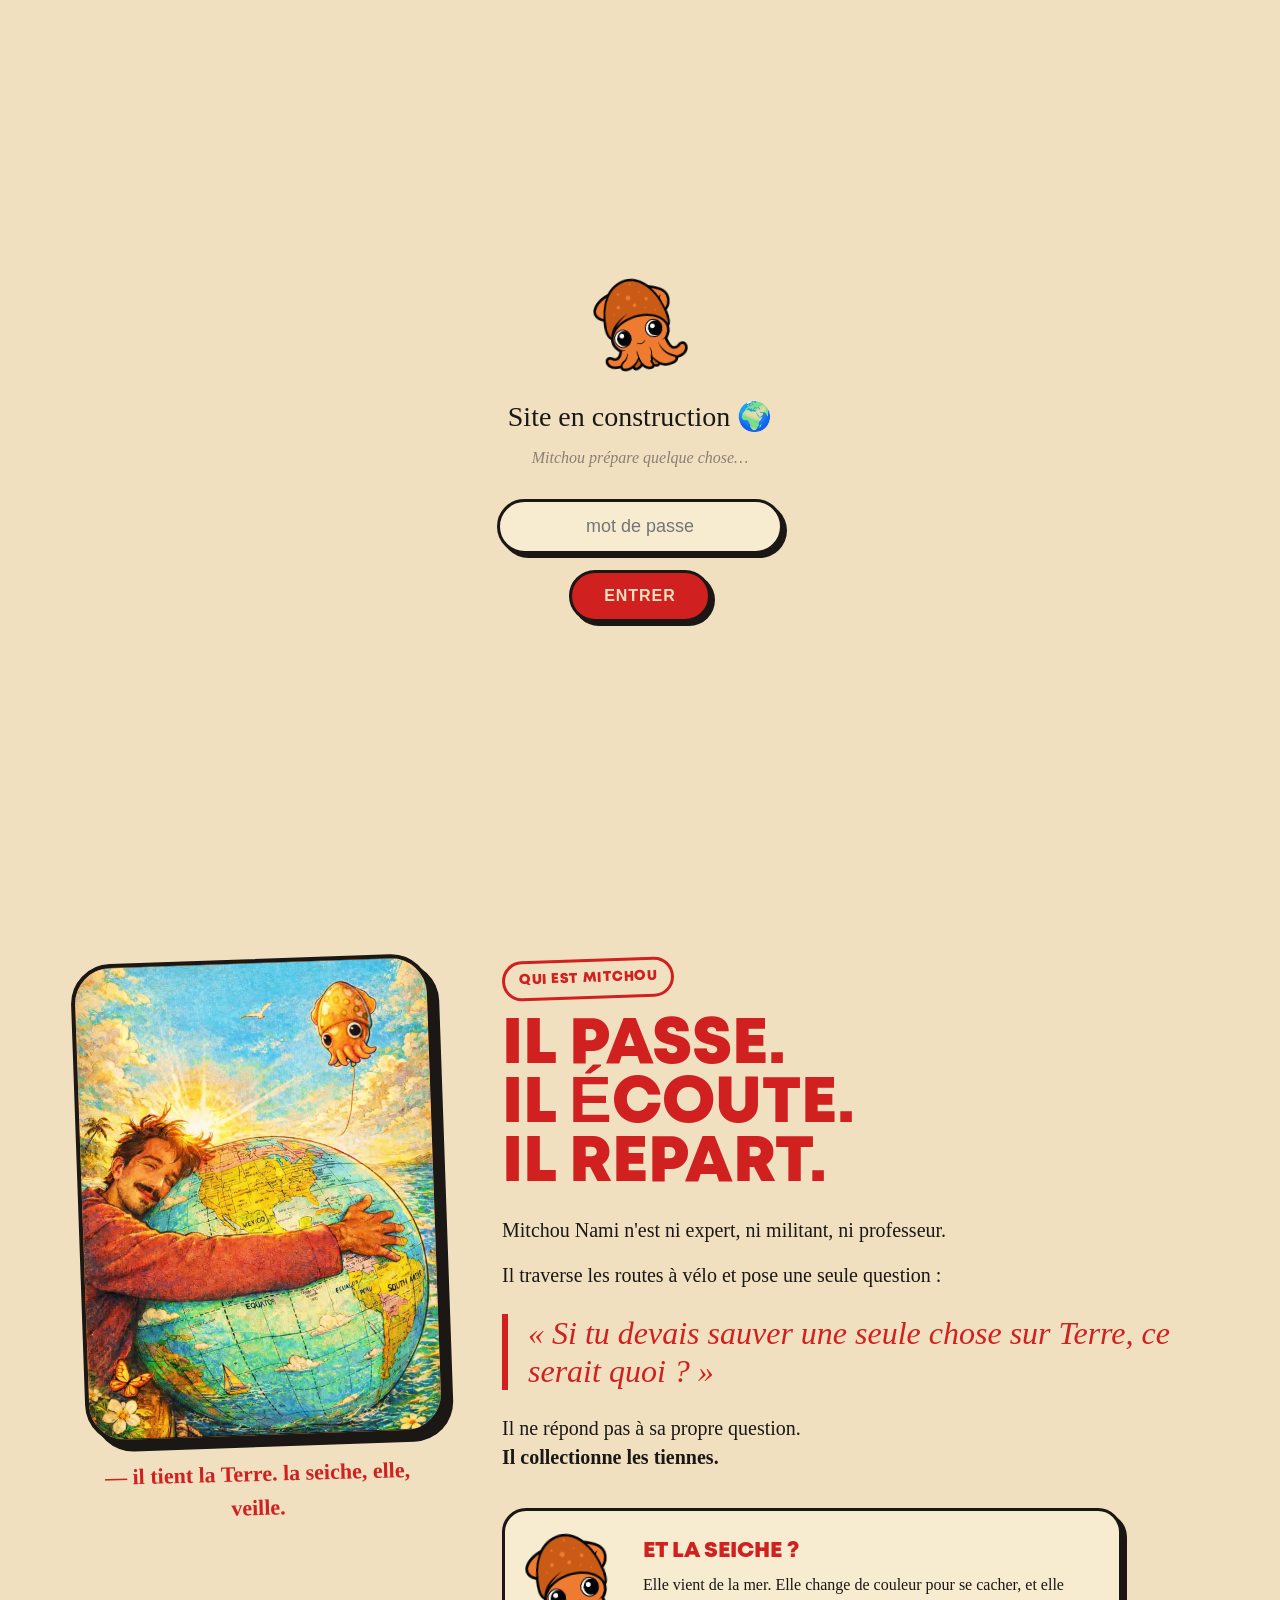
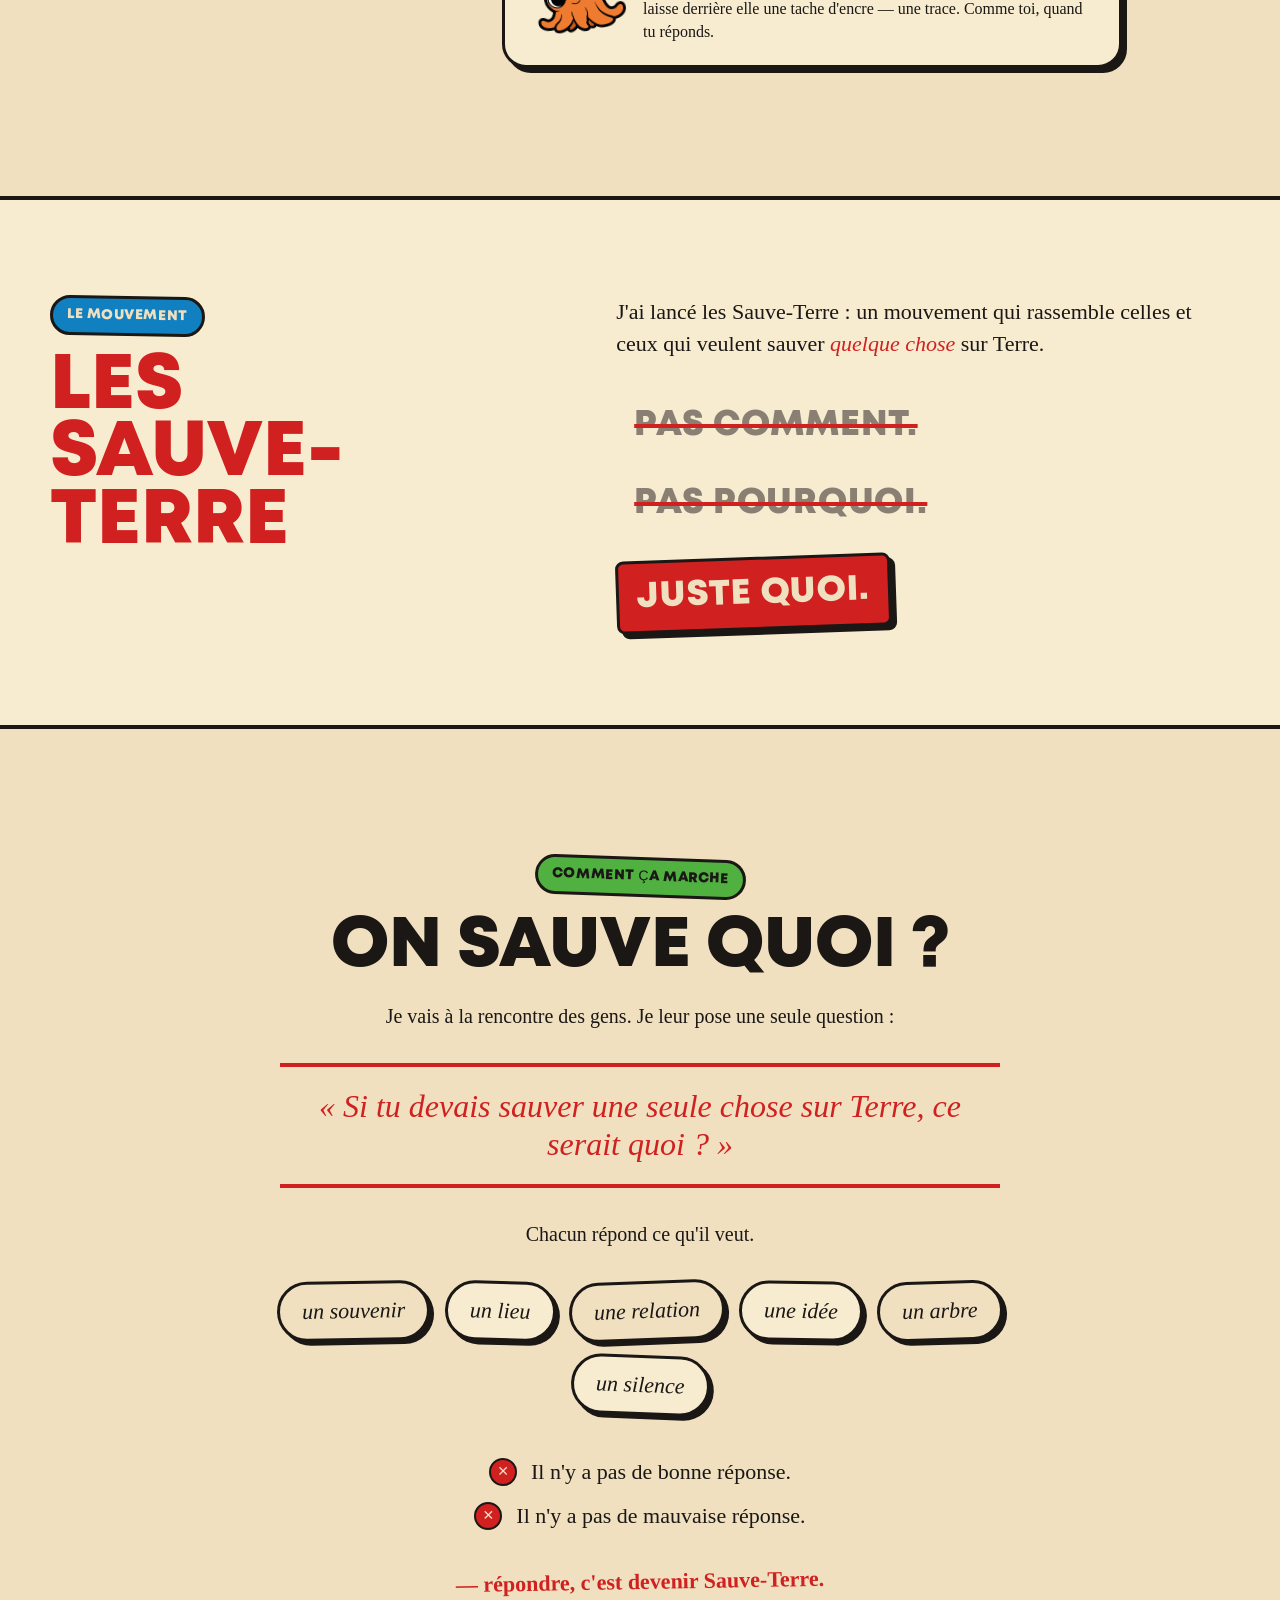
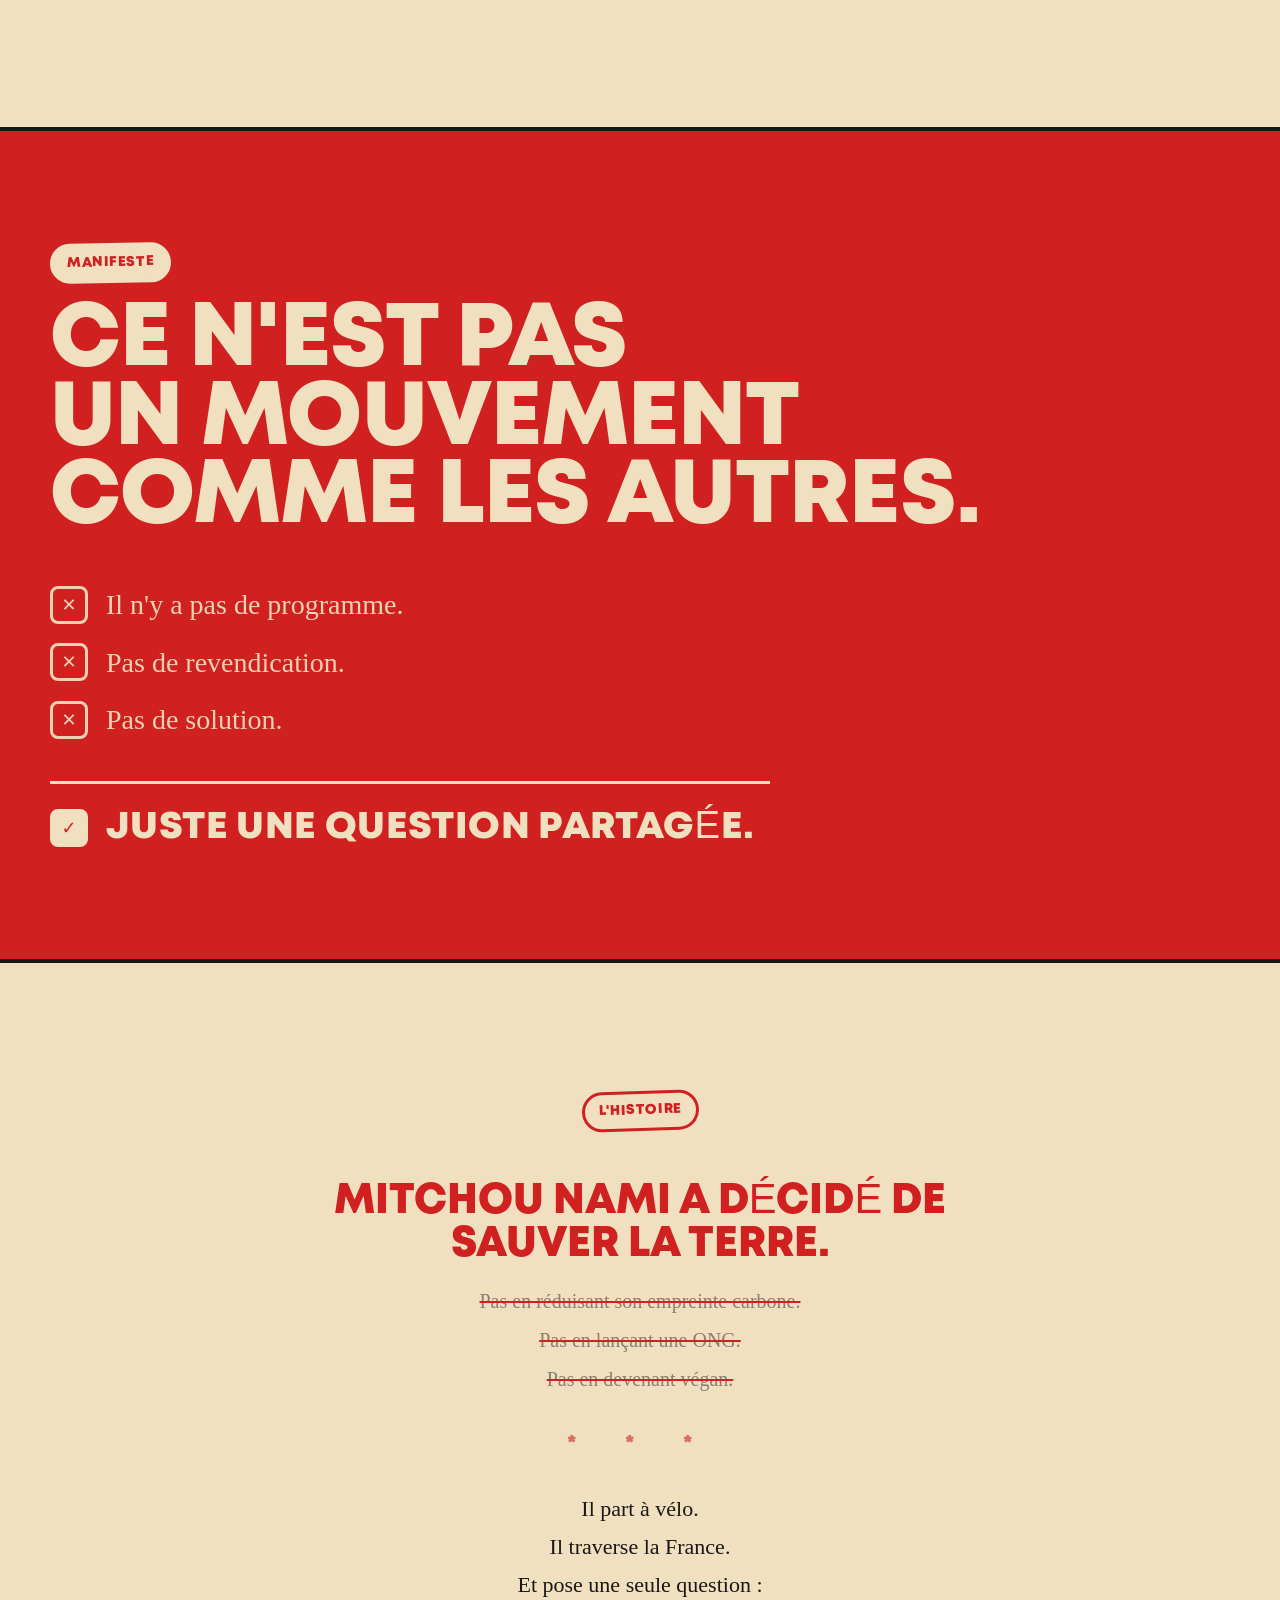
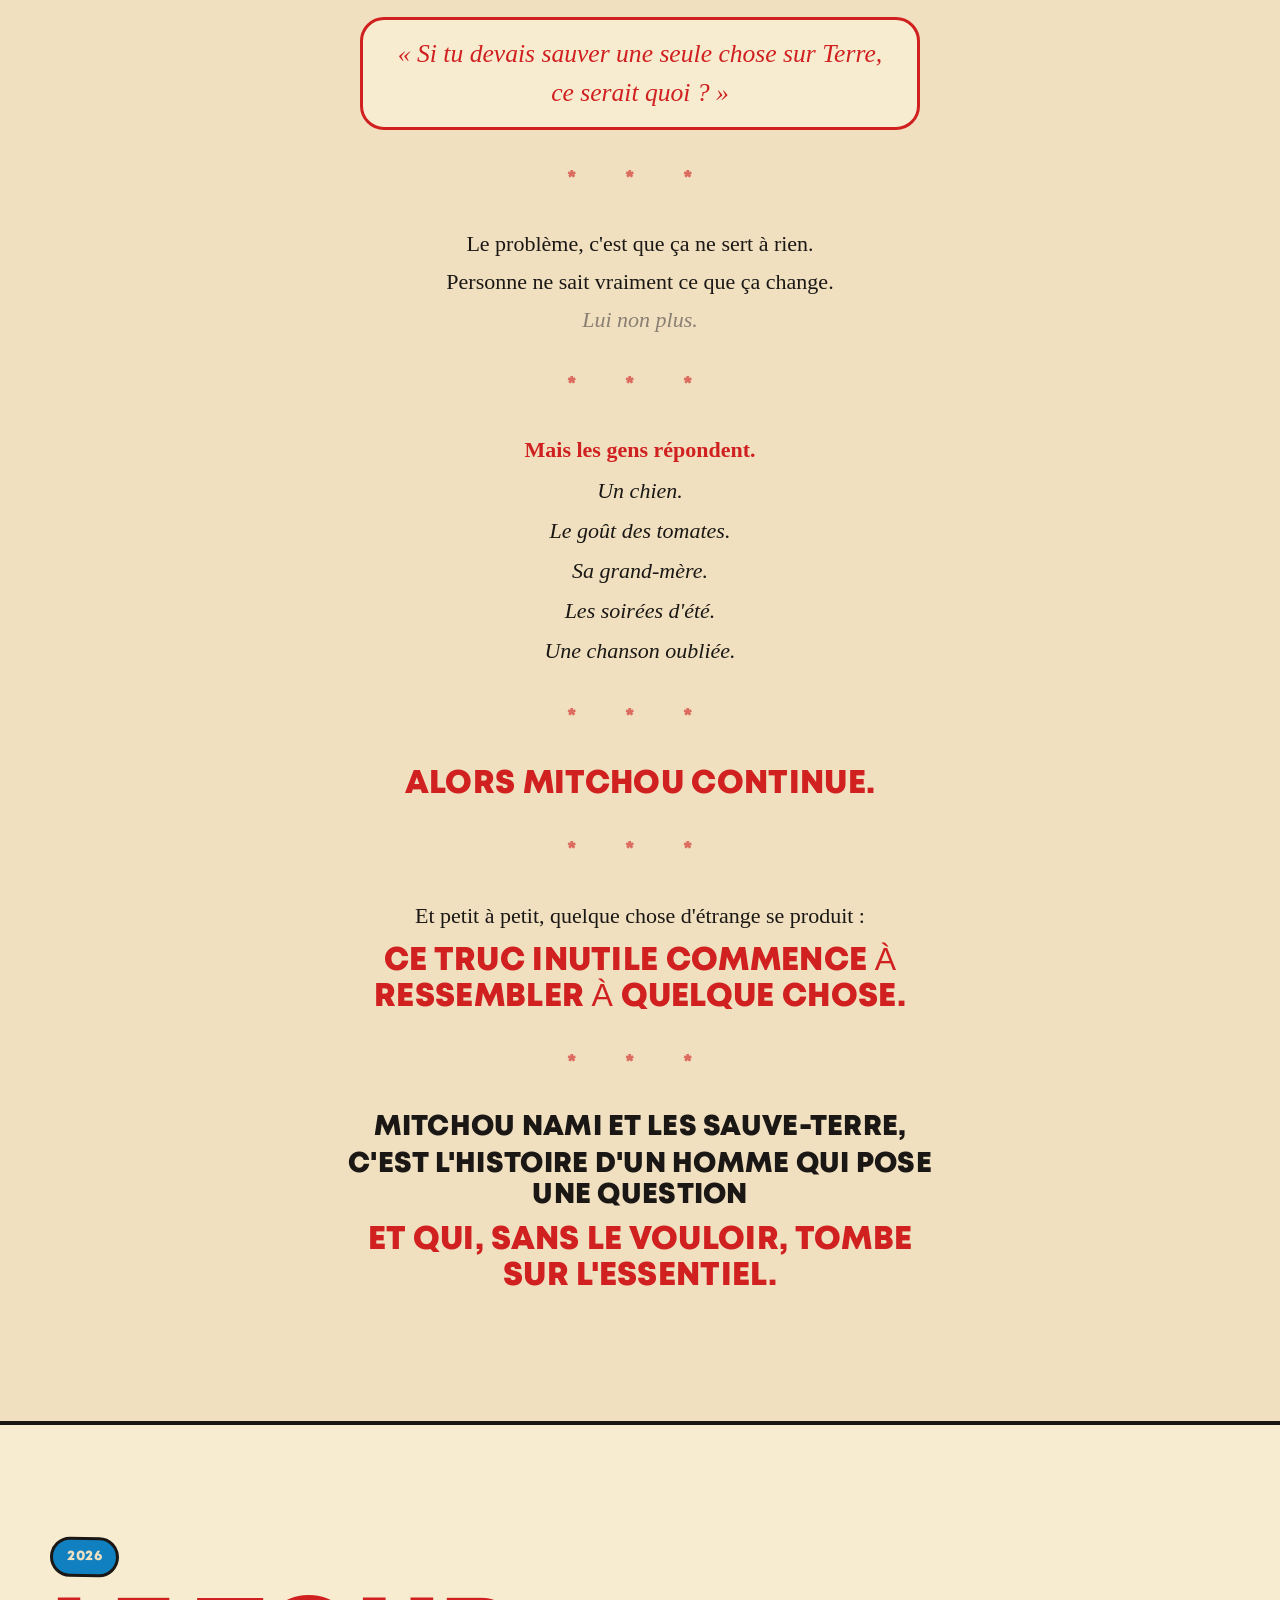
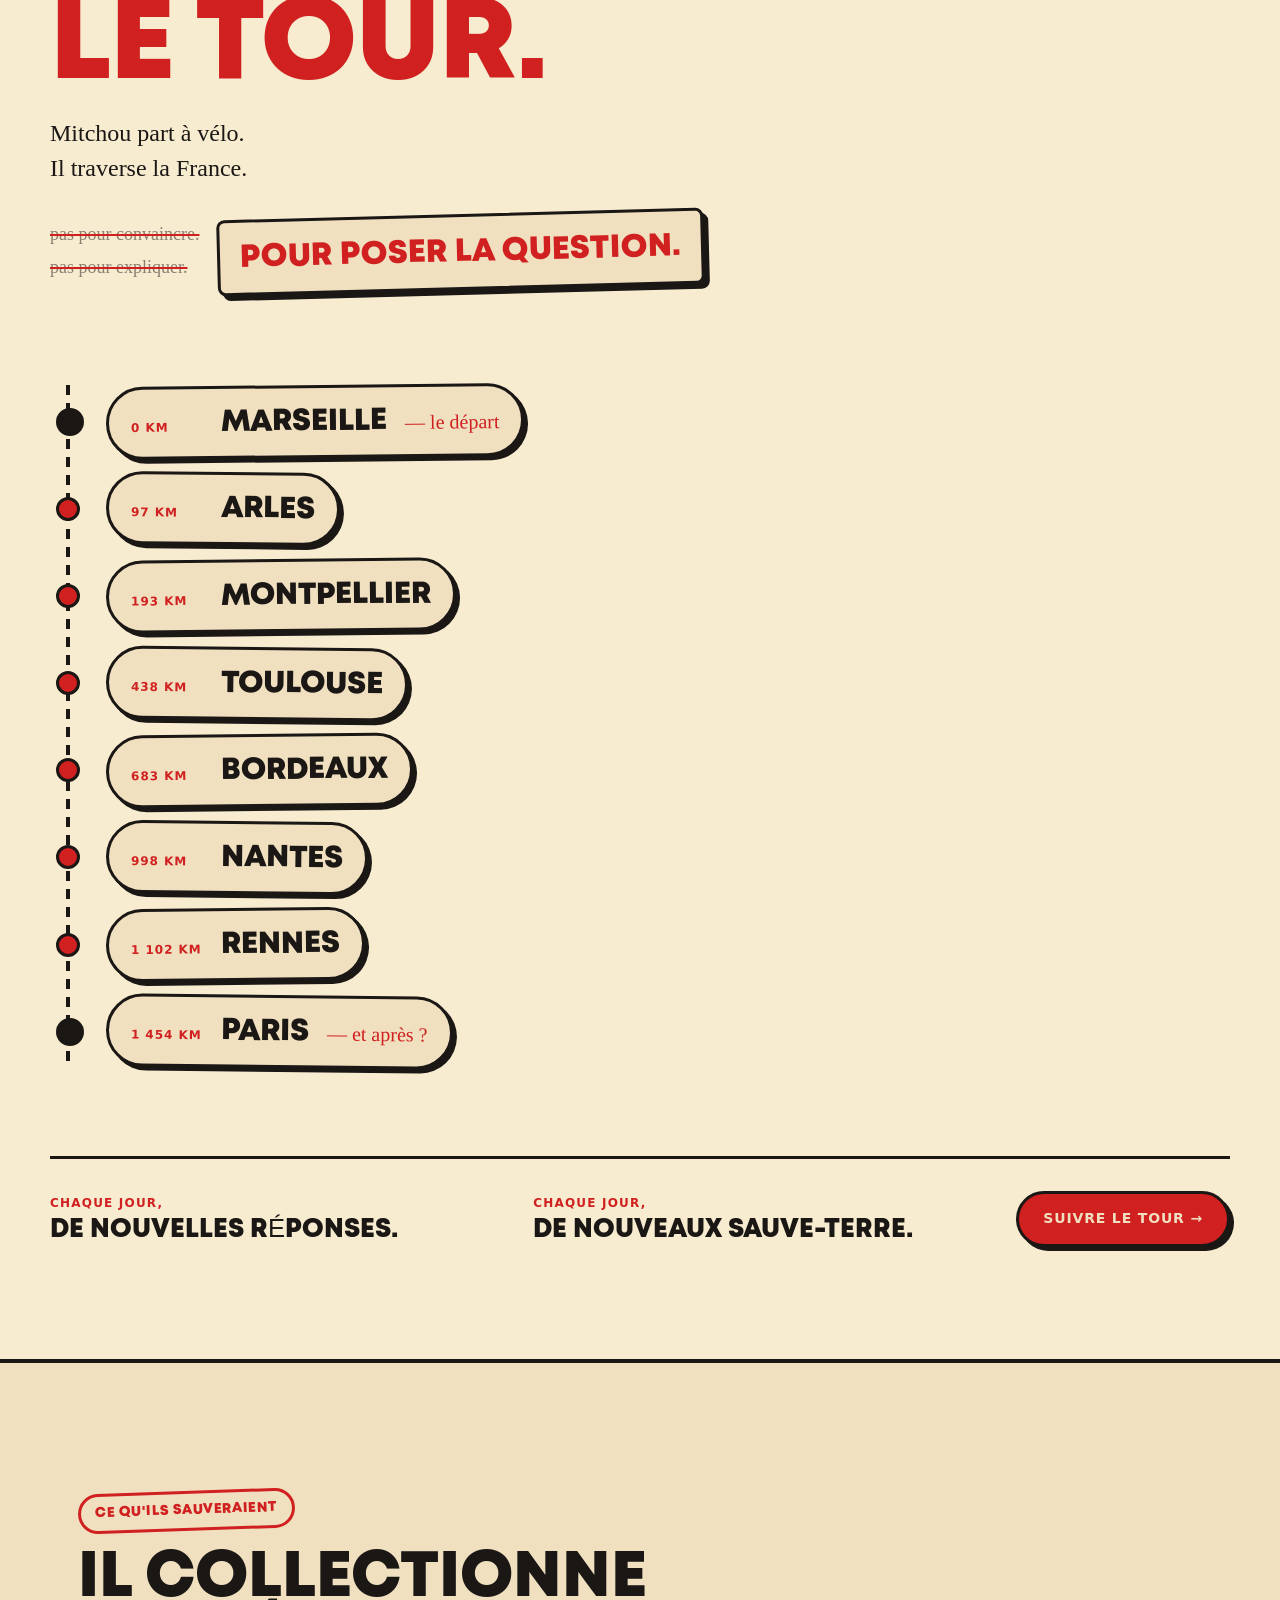
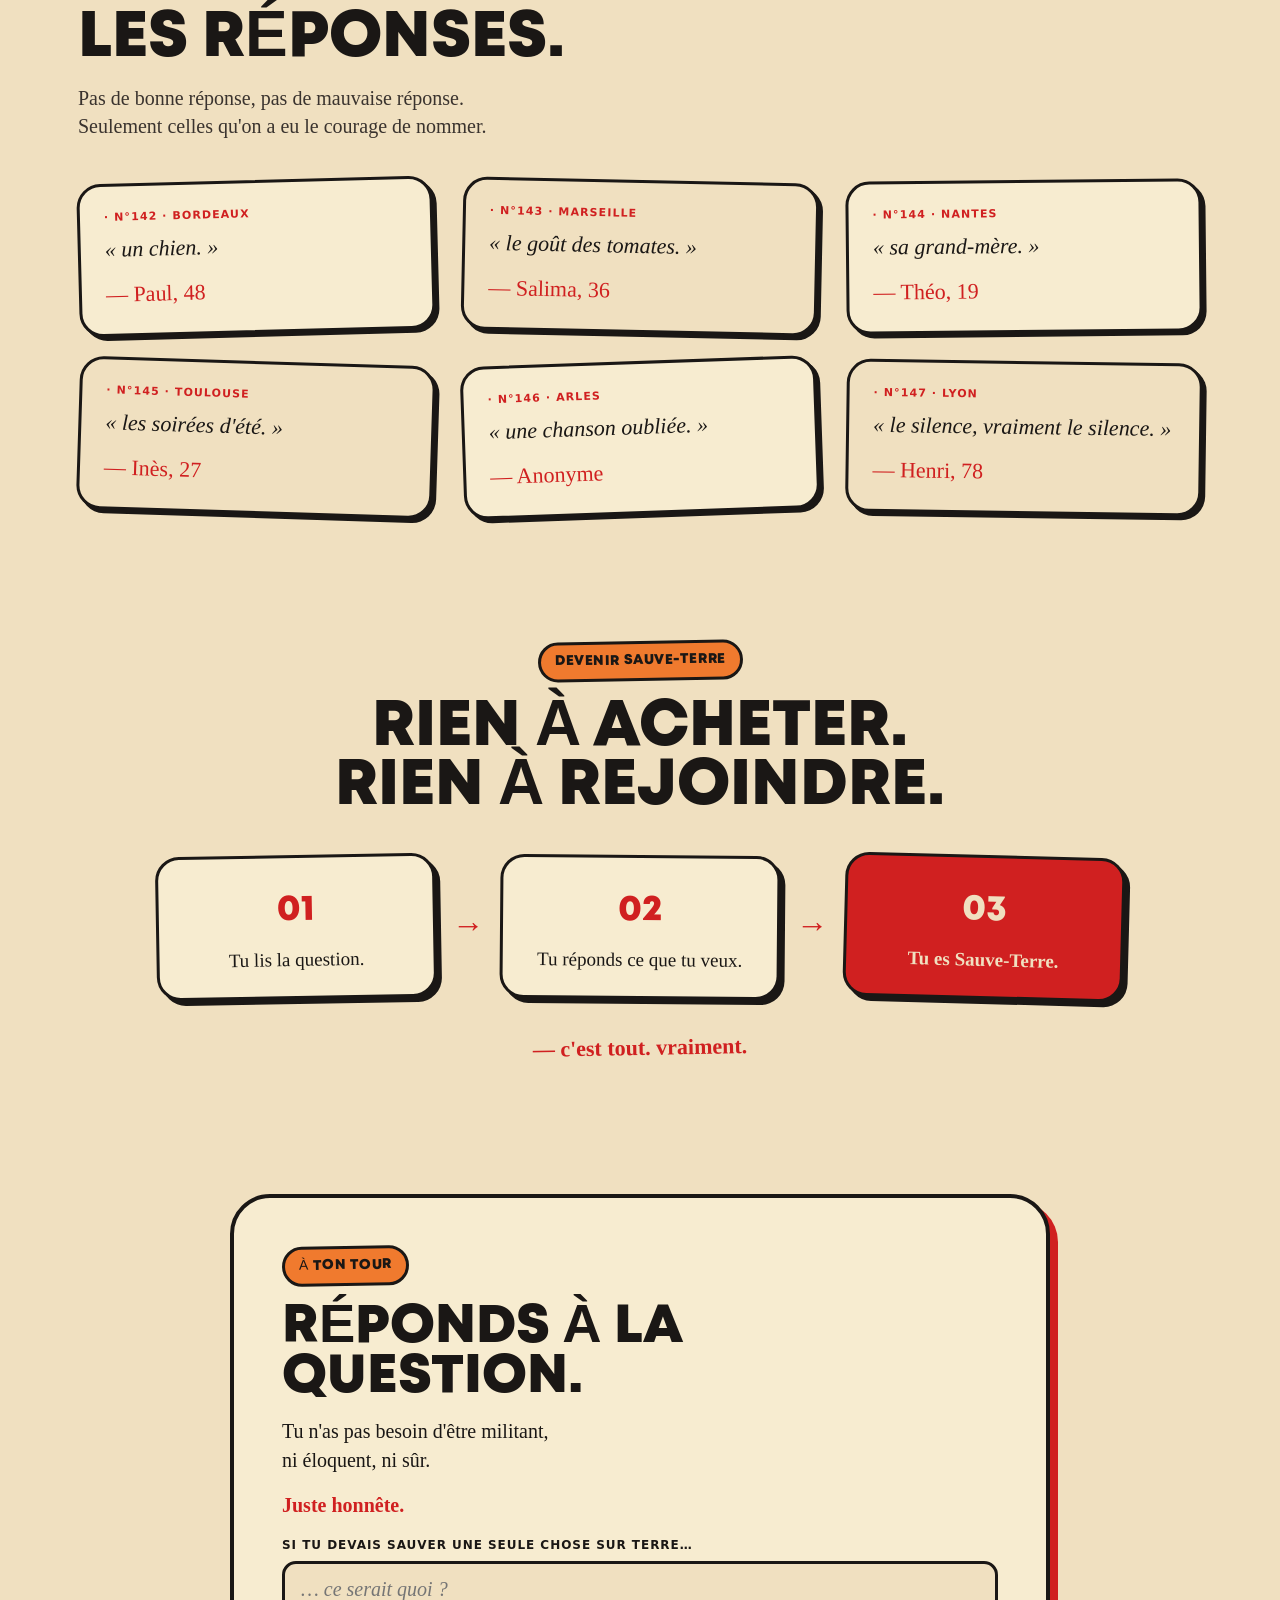
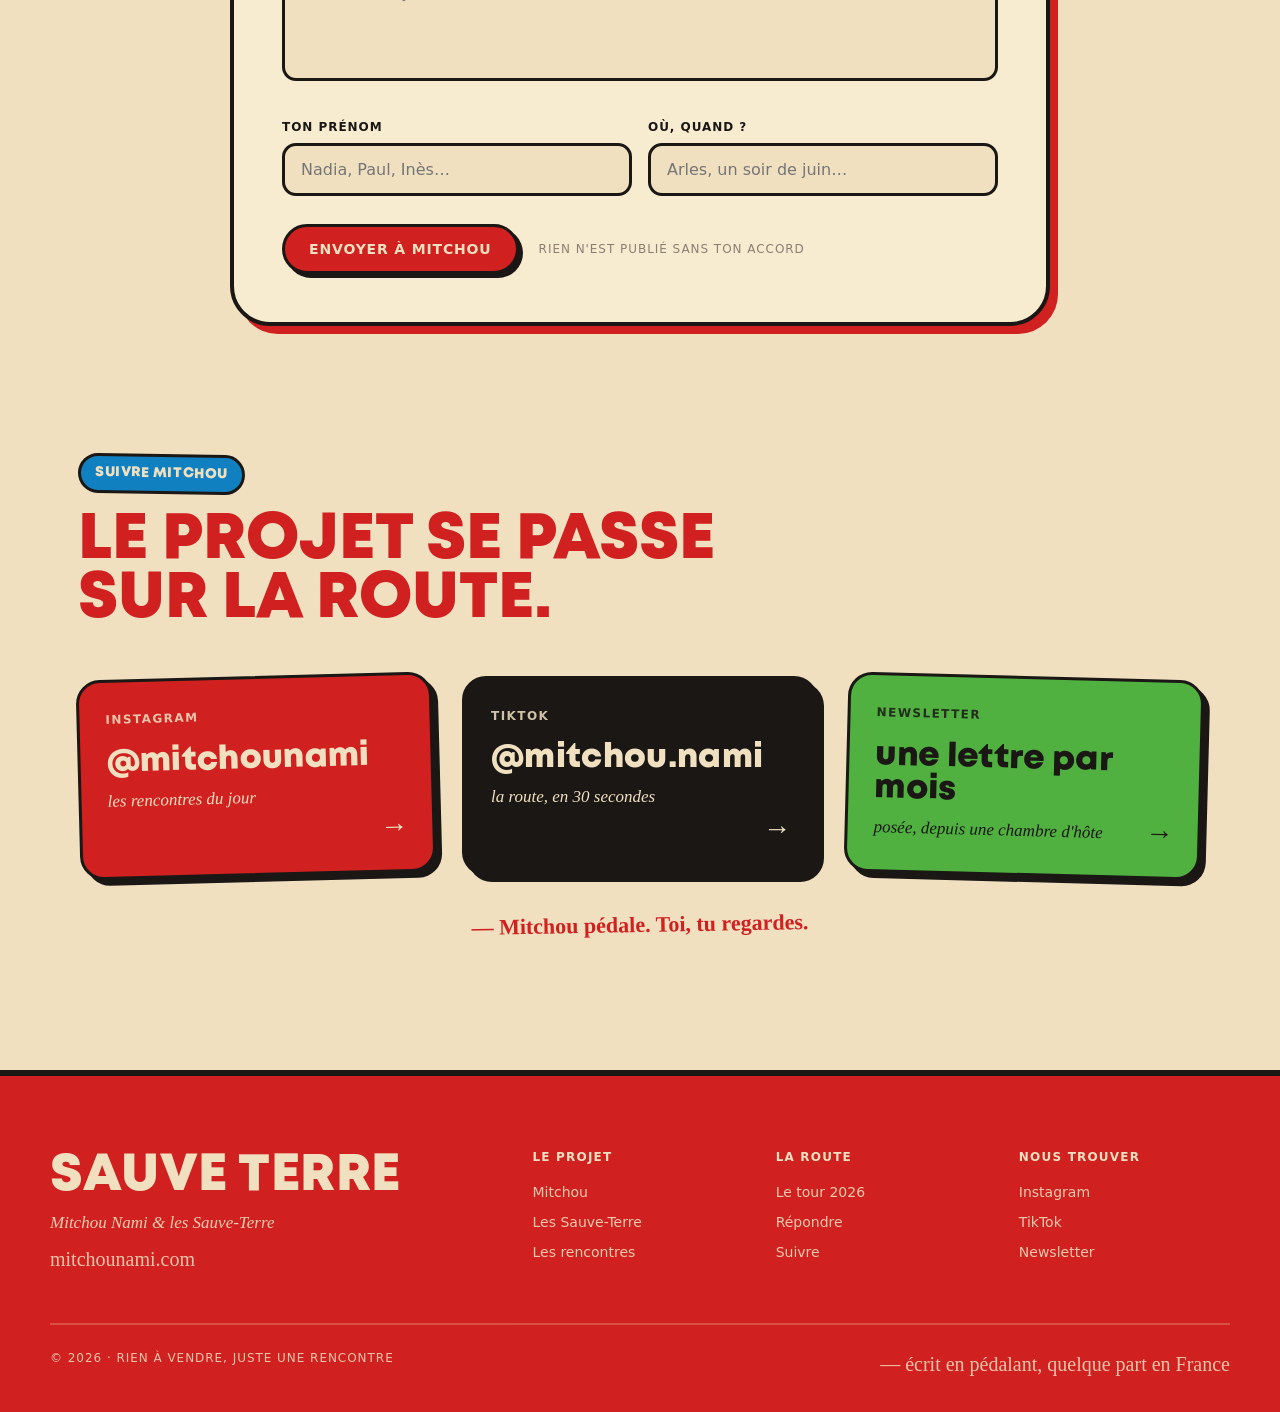
==== commit f7da2638: "Update homepage hero copy" ====
--- a/index.html
+++ b/index.html
@@ -36,8 +36,8 @@
       <div class="st-hero-inner">
         <div class="st-hero-copy">
           <p class="st-eyebrow">Mitchou Nami passe. Il écoute. Il repart.</p>
-          <h1 class="st-hero-title">Qu'est-ce<br>que tu<br>sauverais&nbsp;?</h1>
-          <p class="st-hero-lead">
+          <h1 class="st-hero-title">JUSTE<br>QUOI</h1>
+          <p class="st-hero-lead st-hero-lead-lg">
             Si tu devais sauver <em>une seule chose</em> sur Terre,<br>
             ce serait quoi&nbsp;?
           </p>
--- a/tokens.css
+++ b/tokens.css
@@ -1,6 +1,6 @@
 @font-face {
   font-family: "Mont Heavy";
-  src: url("/fonts/Mont-HeavyDEMO.otf") format("opentype");
+  src: url("/fonts/mont-heavy.ttf") format("truetype");
   font-weight: 900;
   font-style: normal;
   font-display: swap;
--- a/site.css
+++ b/site.css
@@ -399,6 +399,12 @@
   max-width: 480px;
 }
 
+.st-hero-lead-lg {
+  font-size: clamp(1.7rem, 3.4vw, 2.5rem);
+  line-height: 1.22;
+  max-width: 620px;
+}
+
 .st-hero-lead em {
   font-style: italic;
   color: var(--rouge);
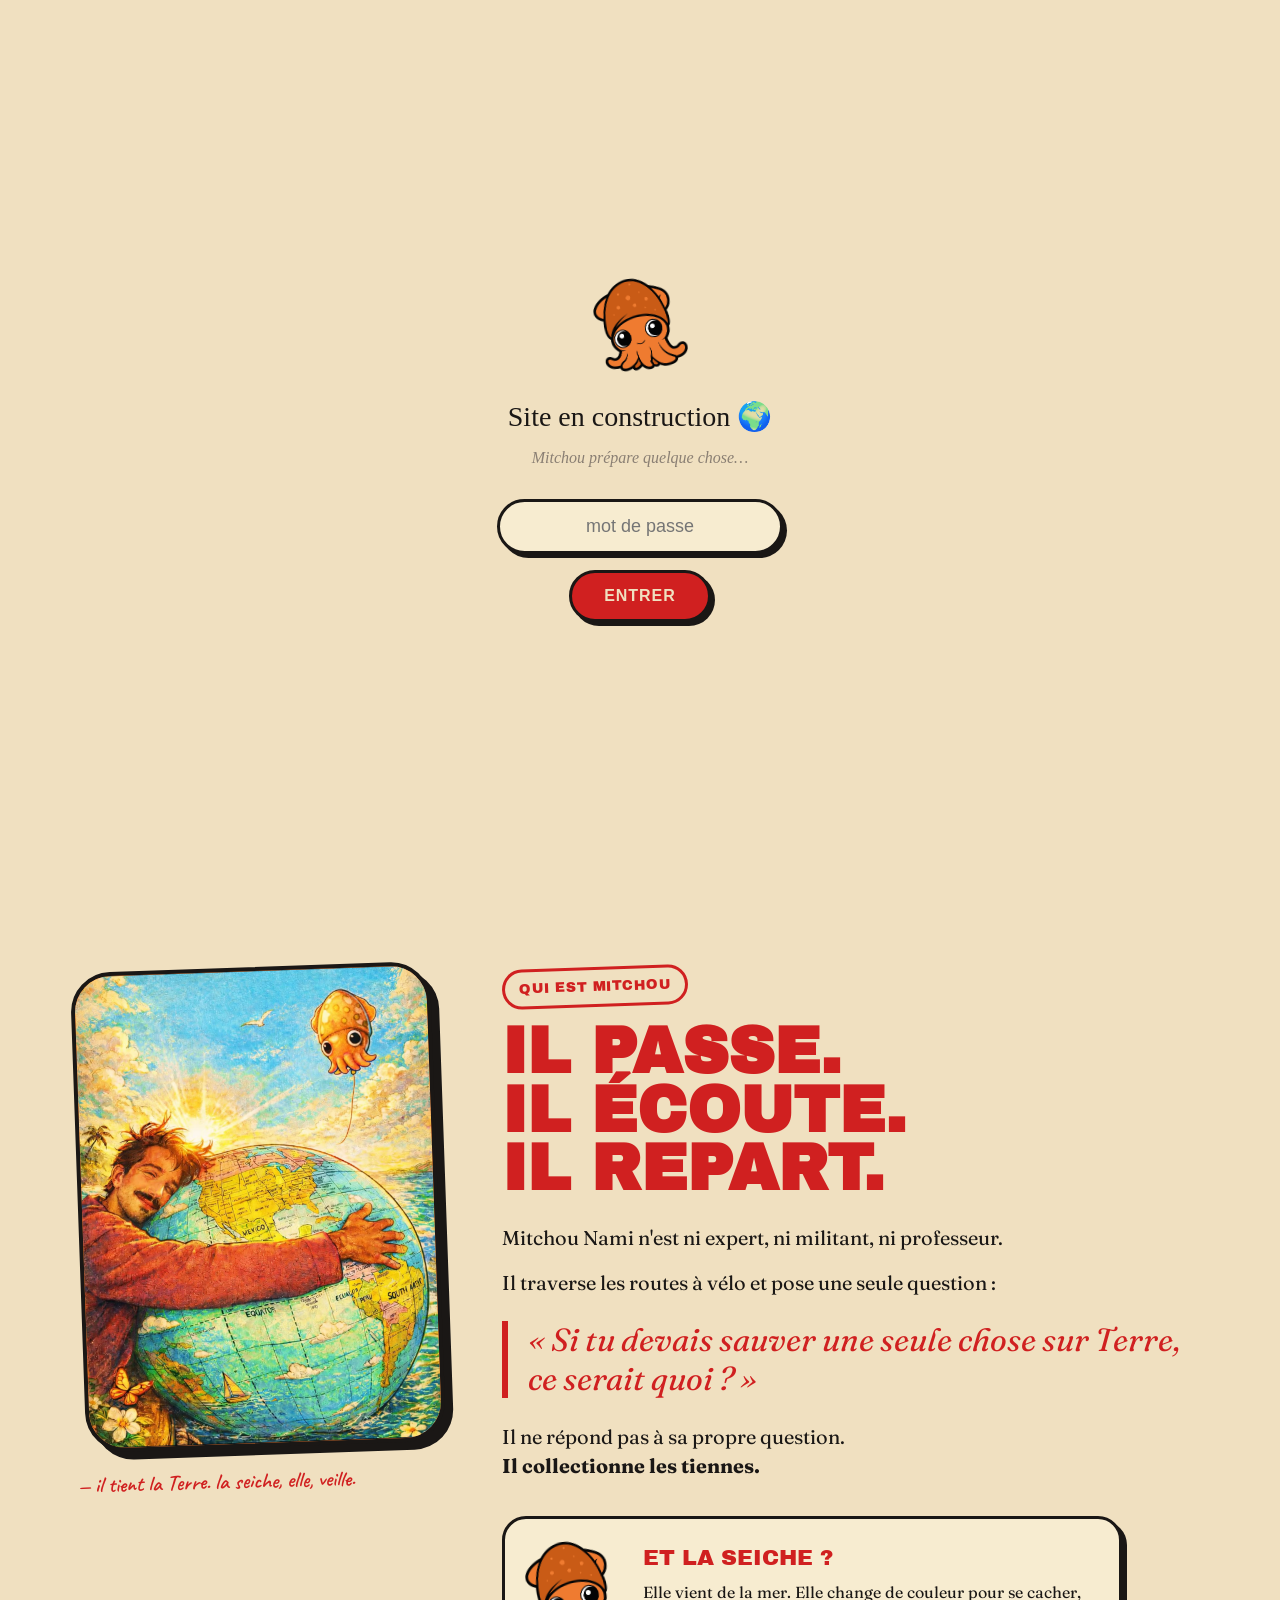
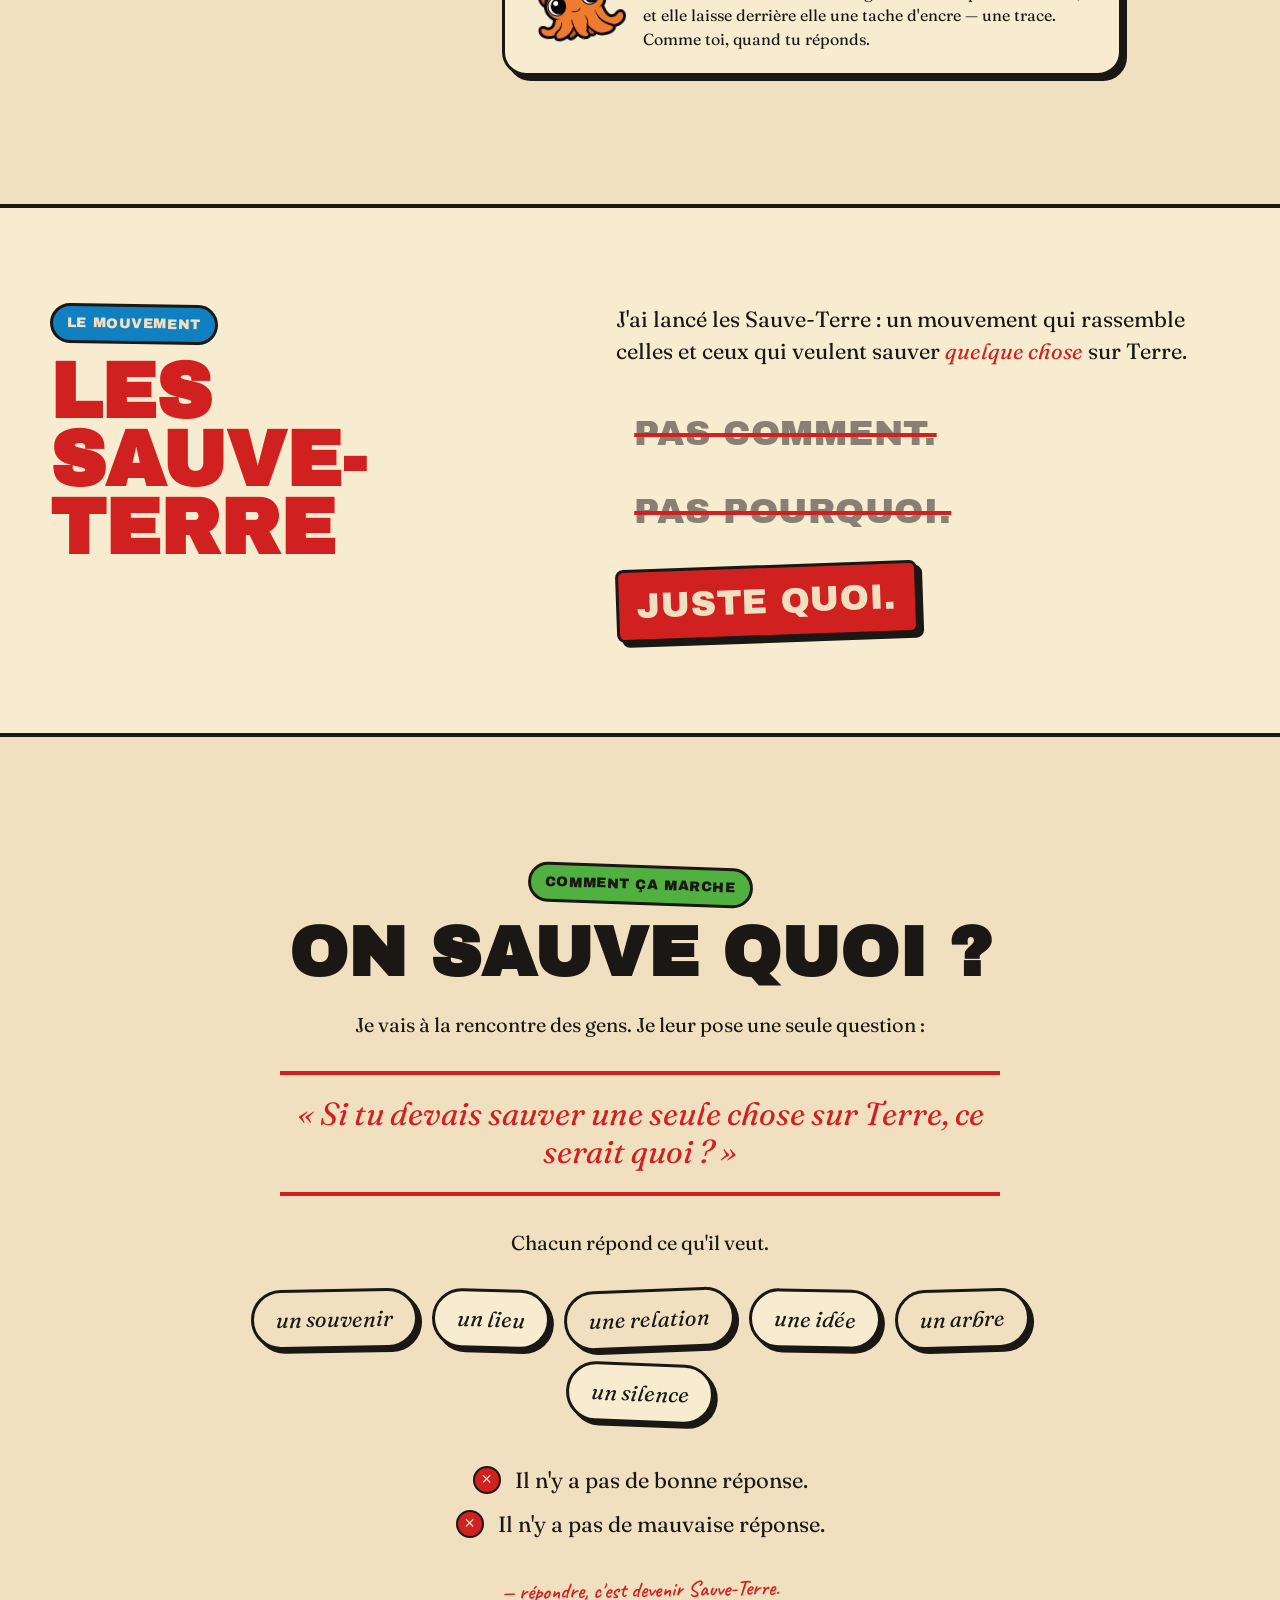
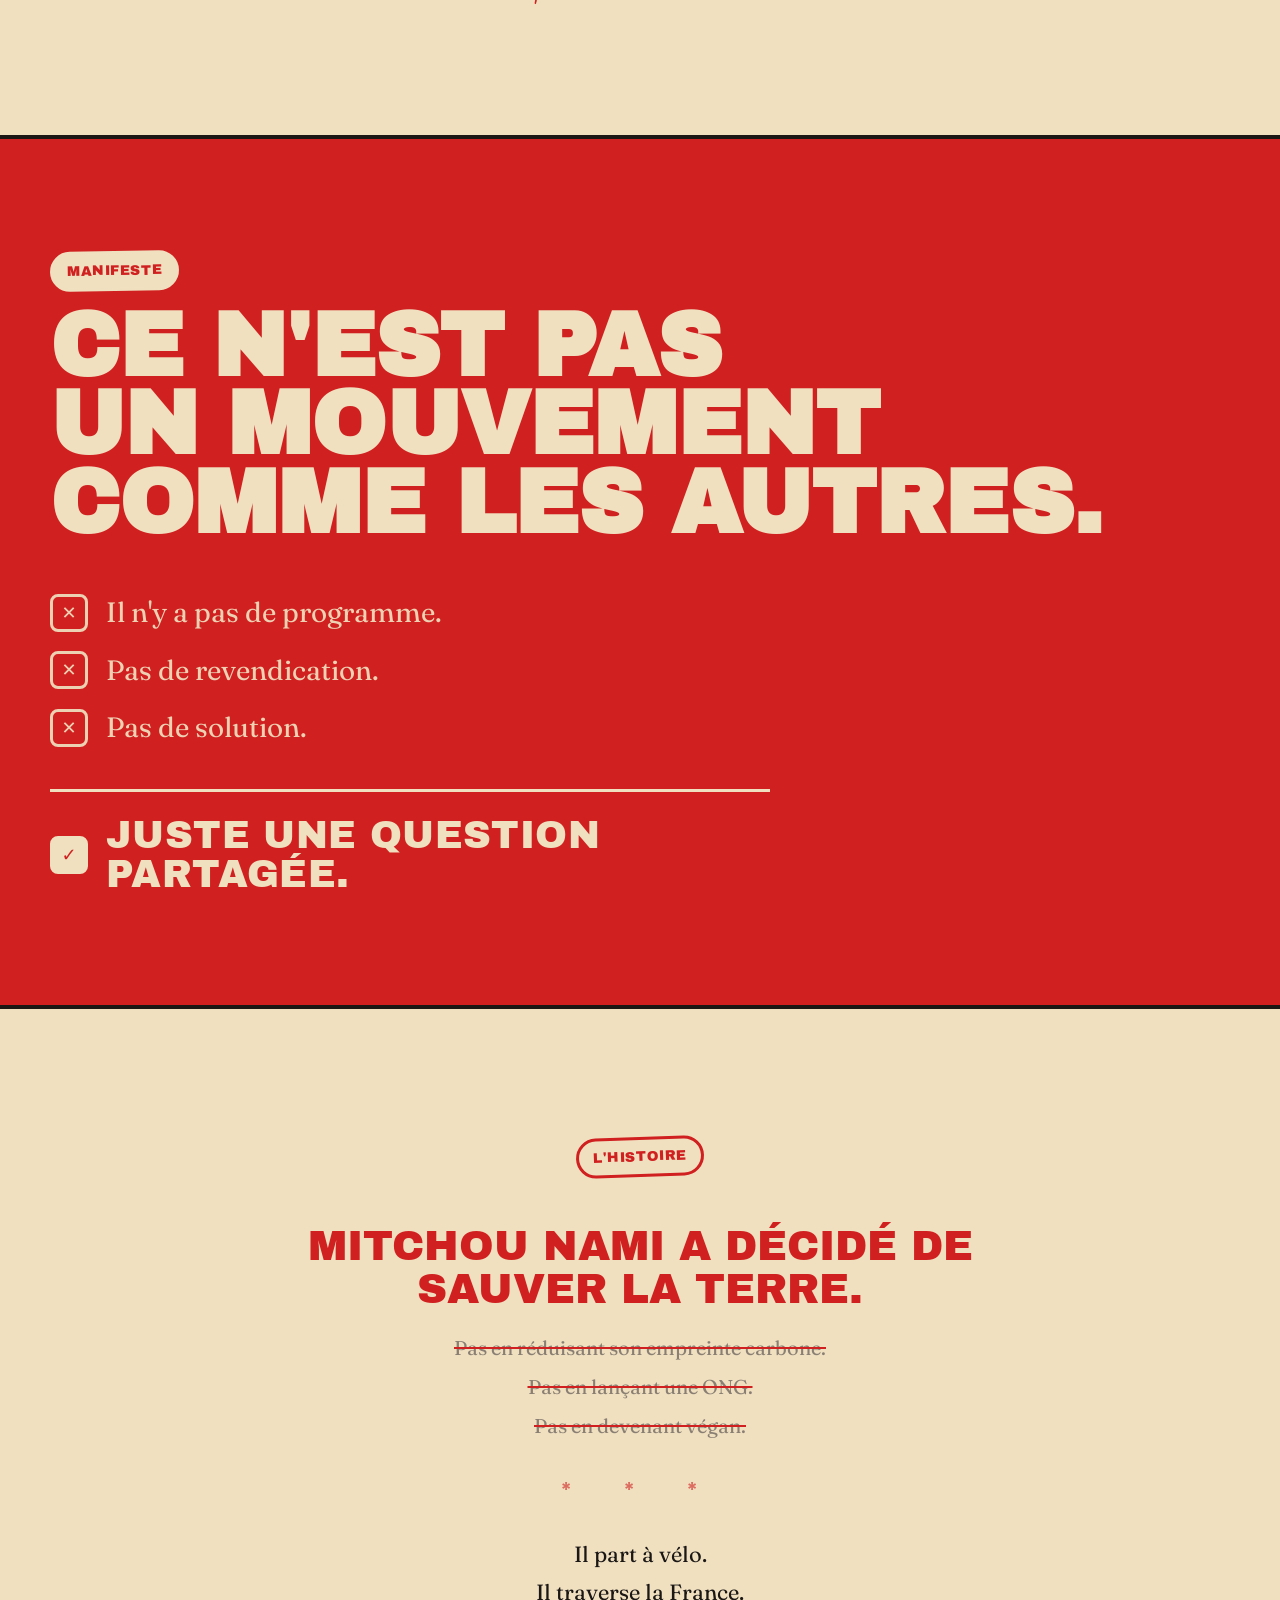
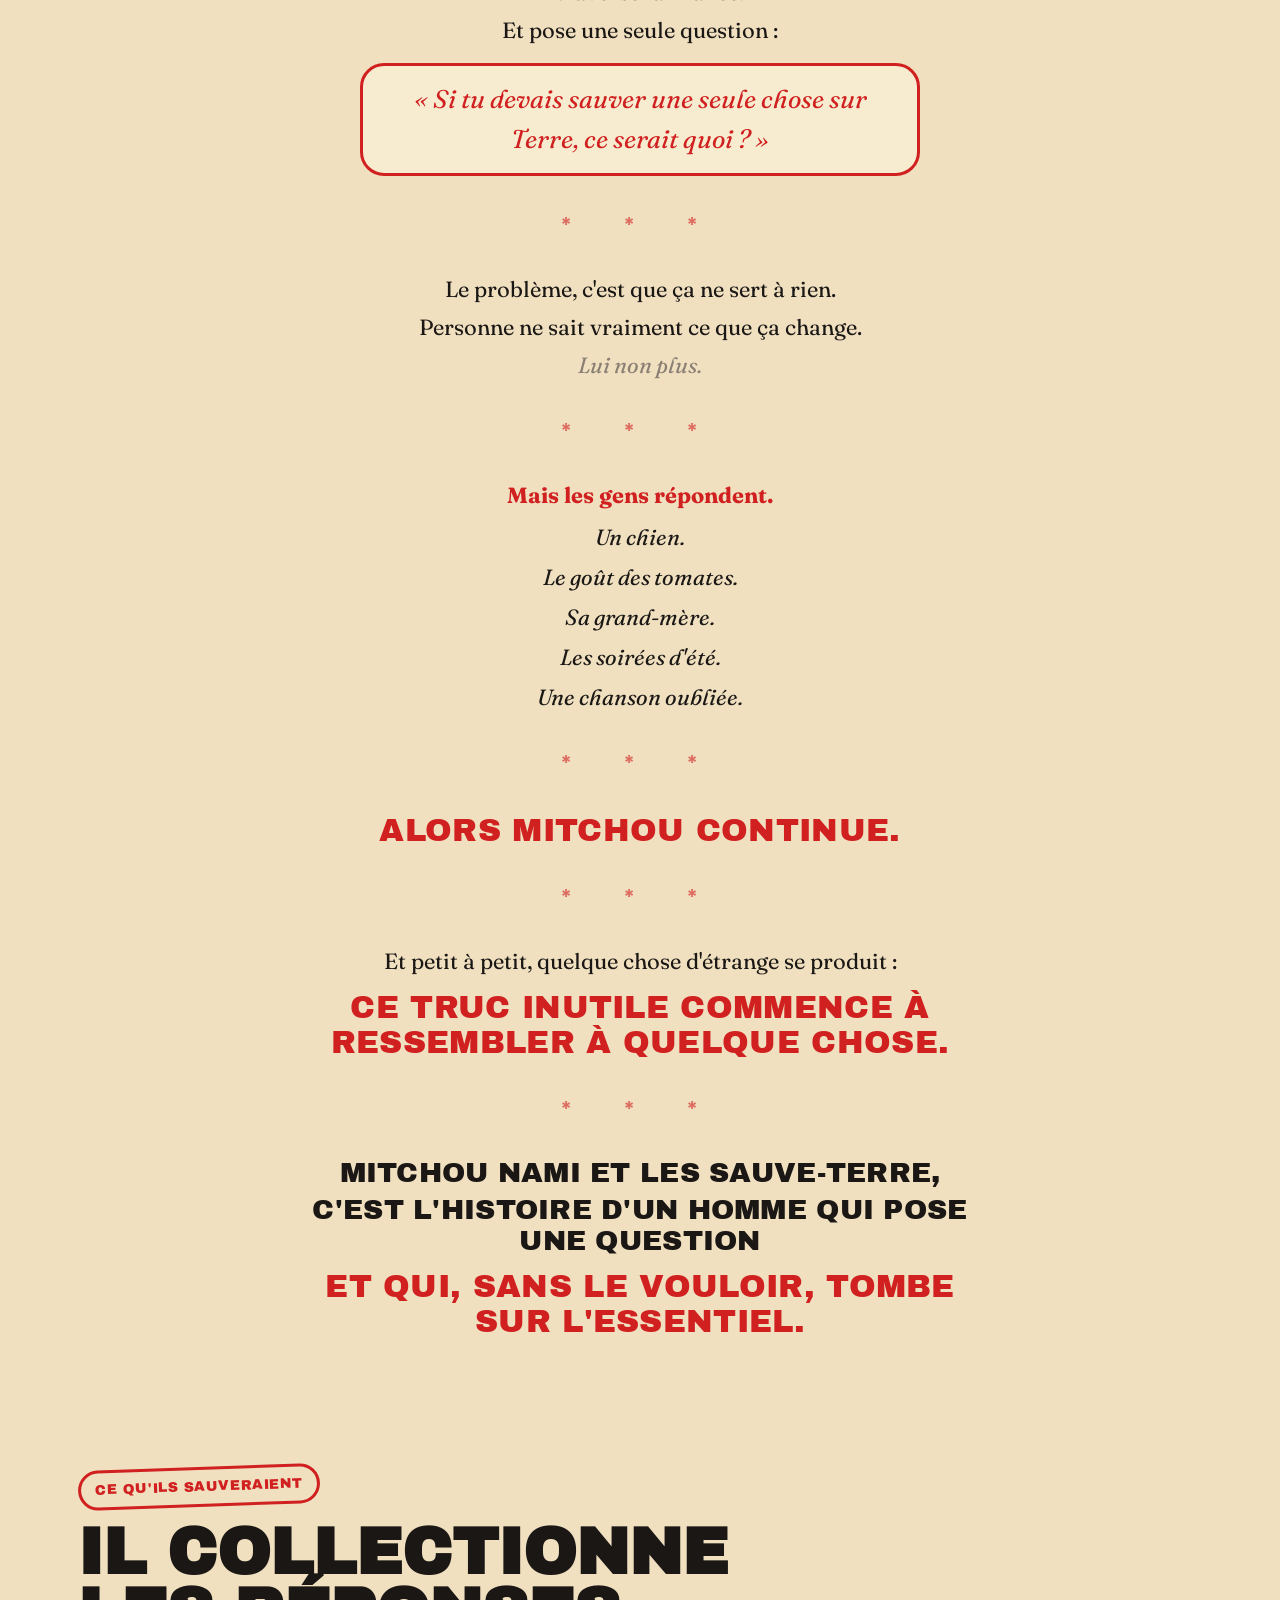
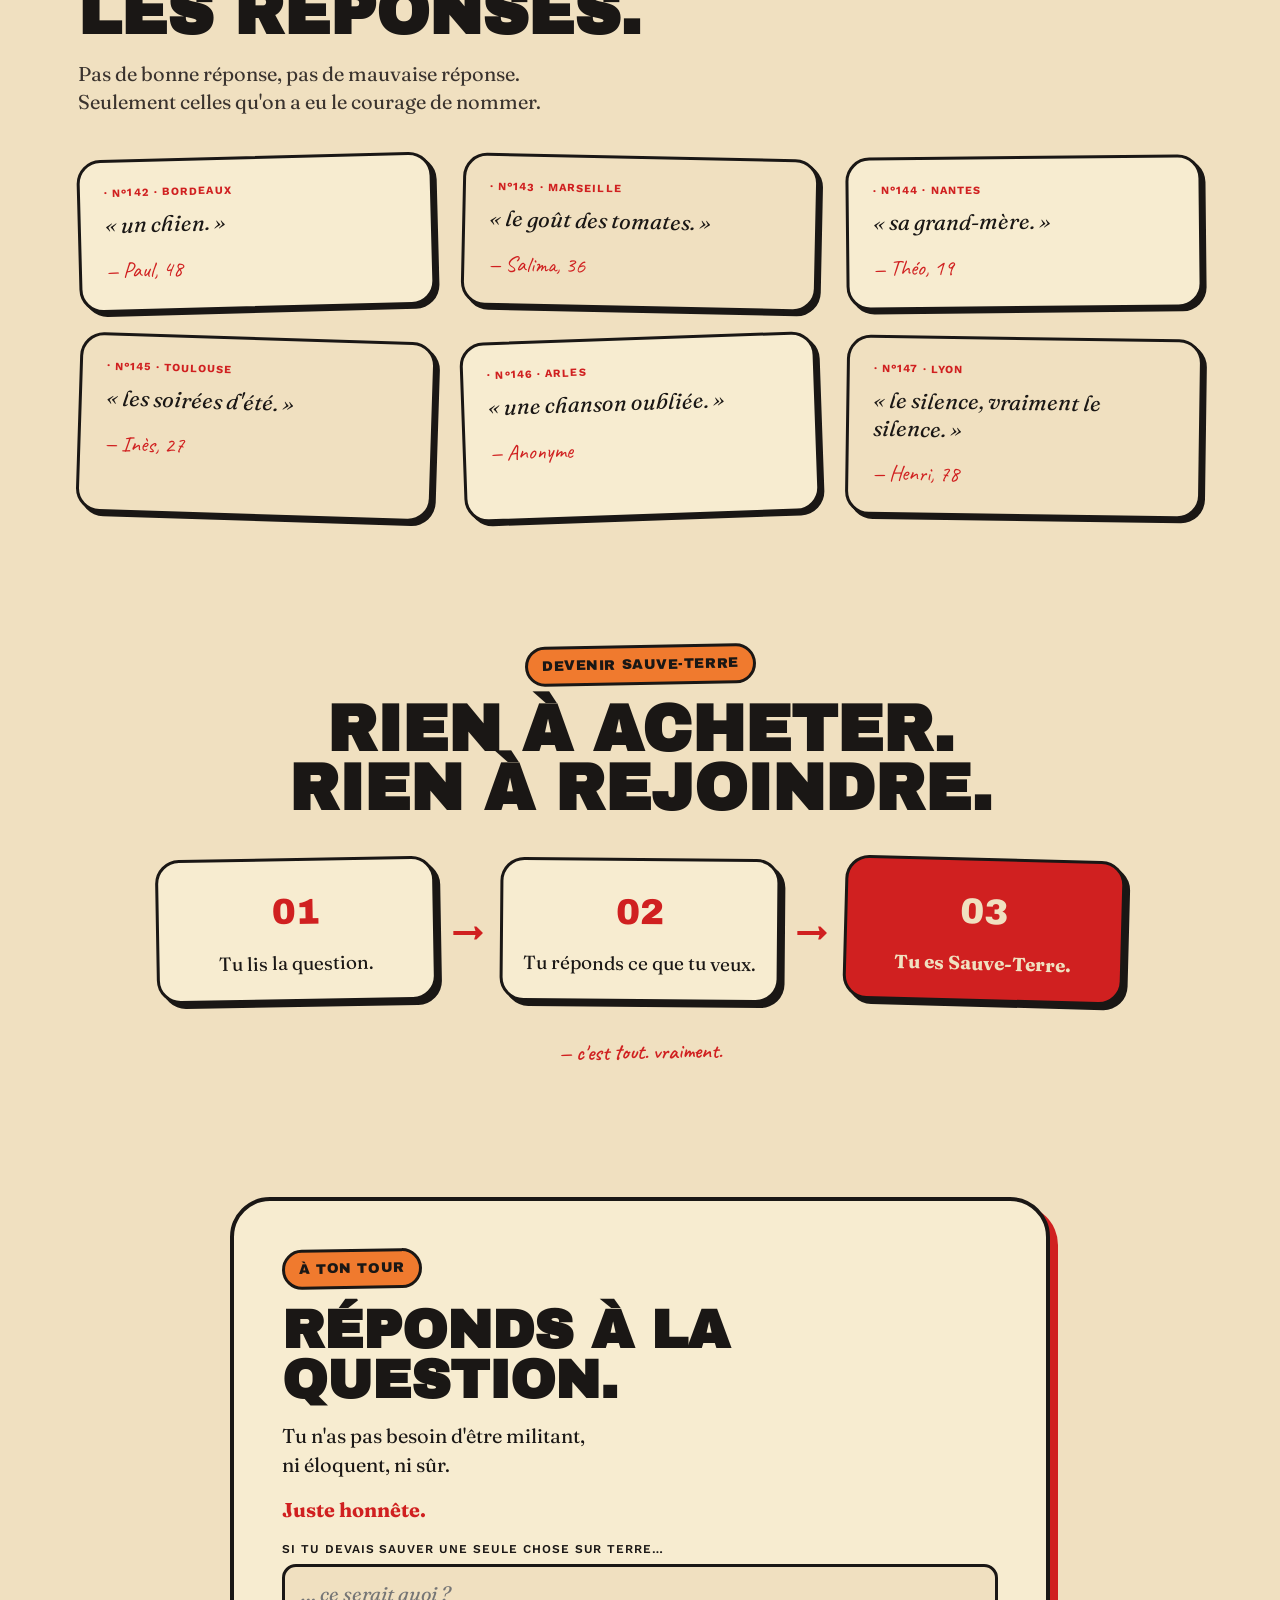
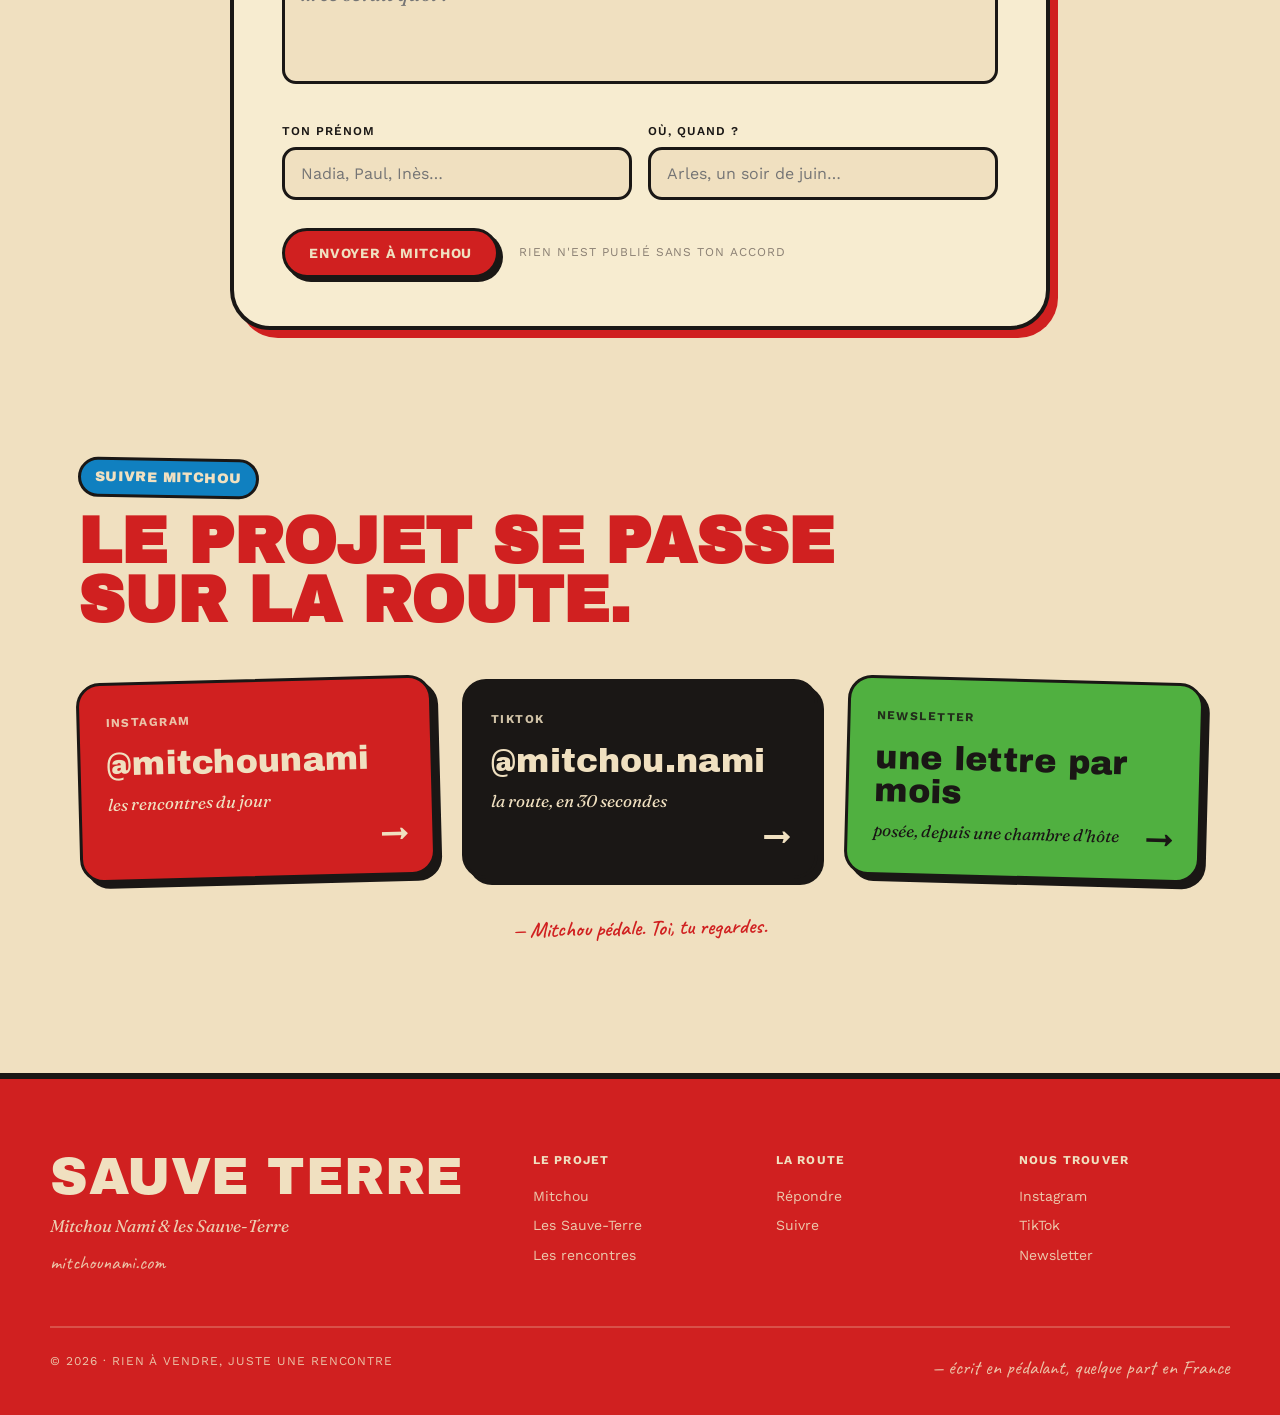
==== commit 0e9daceb: "Refine hero and header visuals" ====
--- a/index.html
+++ b/index.html
@@ -8,7 +8,7 @@
     name="description"
     content="Mitchou Nami traverse la France et pose une question simple : si tu devais sauver une seule chose sur Terre, ce serait quoi ?"
   >
-  <link rel="preload" as="image" href="/assets/seiche-mascot.png">
+  <link rel="preload" as="image" href="/assets/seiche-coeur-terre.png">
   <link rel="preload" as="image" href="/assets/mitchou-hug-earth.png">
   <link rel="stylesheet" href="/tokens.css">
   <link rel="stylesheet" href="/site.css">
@@ -16,7 +16,7 @@
 <body>
   <nav class="st-nav">
     <a href="#top" class="st-nav-brand">
-      <img src="/assets/seiche-mascot.png" alt="La seiche Sauve-Terre" class="st-nav-mascot" width="44" height="44">
+      <img src="/assets/seiche-coeur-terre.png" alt="La seiche Sauve-Terre" class="st-nav-mascot" width="52" height="52">
       <span class="st-nav-wordmark">
         <span class="st-nav-l1">Mitchou Nami</span>
         <span class="st-nav-l2">&amp; les Sauve-Terre</span>
@@ -25,7 +25,6 @@
     <div class="st-nav-links">
       <a href="#mitchou">Mitchou</a>
       <a href="#sauve-terre">Les Sauve-Terre</a>
-      <a href="#tour">Le Tour</a>
       <a href="#suivre">Suivre</a>
     </div>
     <a href="#repondre" class="st-nav-cta">Répondre</a>
@@ -36,10 +35,9 @@
       <div class="st-hero-inner">
         <div class="st-hero-copy">
           <p class="st-eyebrow">Mitchou Nami passe. Il écoute. Il repart.</p>
-          <h1 class="st-hero-title">JUSTE<br>QUOI</h1>
+          <h1 class="st-hero-title">JUSTE QUOI</h1>
           <p class="st-hero-lead st-hero-lead-lg">
-            Si tu devais sauver <em>une seule chose</em> sur Terre,<br>
-            ce serait quoi&nbsp;?
+            Si tu devais sauver <em>une seule chose</em> sur Terre, ce serait quoi&nbsp;?
           </p>
           <div class="st-hero-cta">
             <a class="st-btn st-btn-primary" href="#repondre">Répondre à Mitchou</a>
@@ -49,8 +47,6 @@
         </div>
         <div class="st-hero-illus">
           <img src="/assets/mitchou-hug-earth.png" alt="Mitchou enlace la Terre" class="st-hero-hug">
-          <span class="st-hero-stamp st-hero-stamp-1">2026</span>
-          <span class="st-hero-stamp st-hero-stamp-2">TOUR DE FRANCE</span>
           <img src="/assets/seiche-mascot.png" alt="" class="st-hero-seiche" aria-hidden="true">
         </div>
       </div>
@@ -232,99 +228,6 @@
       </div>
     </section>
 
-    <section class="st-tour" id="tour">
-      <div class="st-tour-inner">
-        <div class="st-tour-head">
-          <span class="st-sticker st-sticker-blue">2026</span>
-          <h2>LE TOUR.</h2>
-          <p class="st-lead st-tour-lead">Mitchou part à vélo.<br>Il traverse la France.</p>
-          <div class="st-tour-why">
-            <div class="st-tour-pair">
-              <span class="st-tour-no">pas pour convaincre.</span>
-              <span class="st-tour-no">pas pour expliquer.</span>
-            </div>
-            <div class="st-tour-yes">Pour poser la question.</div>
-          </div>
-        </div>
-
-        <div class="st-tour-map">
-          <div class="st-tour-line"></div>
-          <ol class="st-tour-stages">
-            <li class="st-tour-stage">
-              <span class="st-tour-dot"></span>
-              <div class="st-tour-card">
-                <div class="st-tour-km">0 km</div>
-                <div class="st-tour-city">Marseille</div>
-                <div class="st-tour-note">— le départ</div>
-              </div>
-            </li>
-            <li class="st-tour-stage">
-              <span class="st-tour-dot"></span>
-              <div class="st-tour-card">
-                <div class="st-tour-km">97 km</div>
-                <div class="st-tour-city">Arles</div>
-              </div>
-            </li>
-            <li class="st-tour-stage">
-              <span class="st-tour-dot"></span>
-              <div class="st-tour-card">
-                <div class="st-tour-km">193 km</div>
-                <div class="st-tour-city">Montpellier</div>
-              </div>
-            </li>
-            <li class="st-tour-stage">
-              <span class="st-tour-dot"></span>
-              <div class="st-tour-card">
-                <div class="st-tour-km">438 km</div>
-                <div class="st-tour-city">Toulouse</div>
-              </div>
-            </li>
-            <li class="st-tour-stage">
-              <span class="st-tour-dot"></span>
-              <div class="st-tour-card">
-                <div class="st-tour-km">683 km</div>
-                <div class="st-tour-city">Bordeaux</div>
-              </div>
-            </li>
-            <li class="st-tour-stage">
-              <span class="st-tour-dot"></span>
-              <div class="st-tour-card">
-                <div class="st-tour-km">998 km</div>
-                <div class="st-tour-city">Nantes</div>
-              </div>
-            </li>
-            <li class="st-tour-stage">
-              <span class="st-tour-dot"></span>
-              <div class="st-tour-card">
-                <div class="st-tour-km">1 102 km</div>
-                <div class="st-tour-city">Rennes</div>
-              </div>
-            </li>
-            <li class="st-tour-stage">
-              <span class="st-tour-dot"></span>
-              <div class="st-tour-card">
-                <div class="st-tour-km">1 454 km</div>
-                <div class="st-tour-city">Paris</div>
-                <div class="st-tour-note">— et après&nbsp;?</div>
-              </div>
-            </li>
-          </ol>
-        </div>
-
-        <div class="st-tour-foot">
-          <div class="st-tour-counter">
-            <div class="st-tour-counter-n">chaque jour,</div>
-            <div class="st-tour-counter-v">de nouvelles réponses.</div>
-          </div>
-          <div class="st-tour-counter">
-            <div class="st-tour-counter-n">chaque jour,</div>
-            <div class="st-tour-counter-v">de nouveaux Sauve-Terre.</div>
-          </div>
-          <a class="st-btn st-btn-primary" href="#suivre">Suivre le tour →</a>
-        </div>
-      </div>
-    </section>
-
     <section class="st-grid-wrap" id="rencontres">
       <div class="st-section-head">
         <span class="st-sticker">CE QU'ILS SAUVERAIENT</span>
@@ -438,7 +341,7 @@
           <h2>LE PROJET SE PASSE<br>SUR LA ROUTE.</h2>
         </div>
         <div class="st-social-grid">
-          <a href="#" class="st-social-card st-social-card-rouge st-social-card-r1">
+          <a href="https://www.instagram.com/mitchounami" class="st-social-card st-social-card-rouge st-social-card-r1" target="_blank" rel="noreferrer">
             <div class="st-social-label">Instagram</div>
             <div class="st-social-handle">@mitchounami</div>
             <div class="st-social-note">les rencontres du jour</div>
@@ -478,13 +381,12 @@
         </div>
         <div>
           <div class="st-footer-h">La route</div>
-          <a href="#tour">Le tour 2026</a>
           <a href="#repondre">Répondre</a>
           <a href="#suivre">Suivre</a>
         </div>
         <div>
           <div class="st-footer-h">Nous trouver</div>
-          <a href="#">Instagram</a>
+          <a href="https://www.instagram.com/mitchounami" target="_blank" rel="noreferrer">Instagram</a>
           <a href="#">TikTok</a>
           <a href="#">Newsletter</a>
         </div>
--- a/tokens.css
+++ b/tokens.css
@@ -1,11 +1,4 @@
-@font-face {
-  font-family: "Mont Heavy";
-  src: url("/fonts/mont-heavy.ttf") format("truetype");
-  font-weight: 900;
-  font-style: normal;
-  font-display: swap;
-}
-
+@import url("https://fonts.googleapis.com/css2?family=Archivo+Black&display=swap");
 @import url("https://fonts.googleapis.com/css2?family=Fraunces:ital,opsz,wght@0,9..144,400;0,9..144,500;0,9..144,700;1,9..144,400&display=swap");
 @import url("https://fonts.googleapis.com/css2?family=Work+Sans:ital,wght@0,400;0,500;0,600;0,700;1,400&display=swap");
 @import url("https://fonts.googleapis.com/css2?family=Caveat:wght@400;600;700&display=swap");
@@ -46,8 +39,8 @@
   --border-soft: var(--gris-soft);
   --divider: rgba(26, 23, 21, 0.12);
 
-  --font-display: "Mont Heavy", "Fjalla One", "Oswald", Impact, sans-serif;
-  --font-display-heavy: "Mont Heavy", "Anton", Impact, sans-serif;
+  --font-display: "Archivo Black", "Fjalla One", "Oswald", Impact, sans-serif;
+  --font-display-heavy: "Archivo Black", "Anton", Impact, sans-serif;
   --font-serif: "Fraunces", "Cochin", Georgia, serif;
   --font-sans: "Work Sans", ui-sans-serif, system-ui, sans-serif;
   --font-hand: "Caveat", "Bradley Hand", cursive;
--- a/site.css
+++ b/site.css
@@ -48,7 +48,7 @@
 }
 
 .st-nav-mascot {
-  height: 44px;
+  height: 52px;
   width: auto;
   transform: rotate(-4deg);
 }
@@ -1609,7 +1609,7 @@
   }
 
   .st-nav-mascot {
-    height: 38px;
+    height: 44px;
   }
 
   .st-footer-bottom {
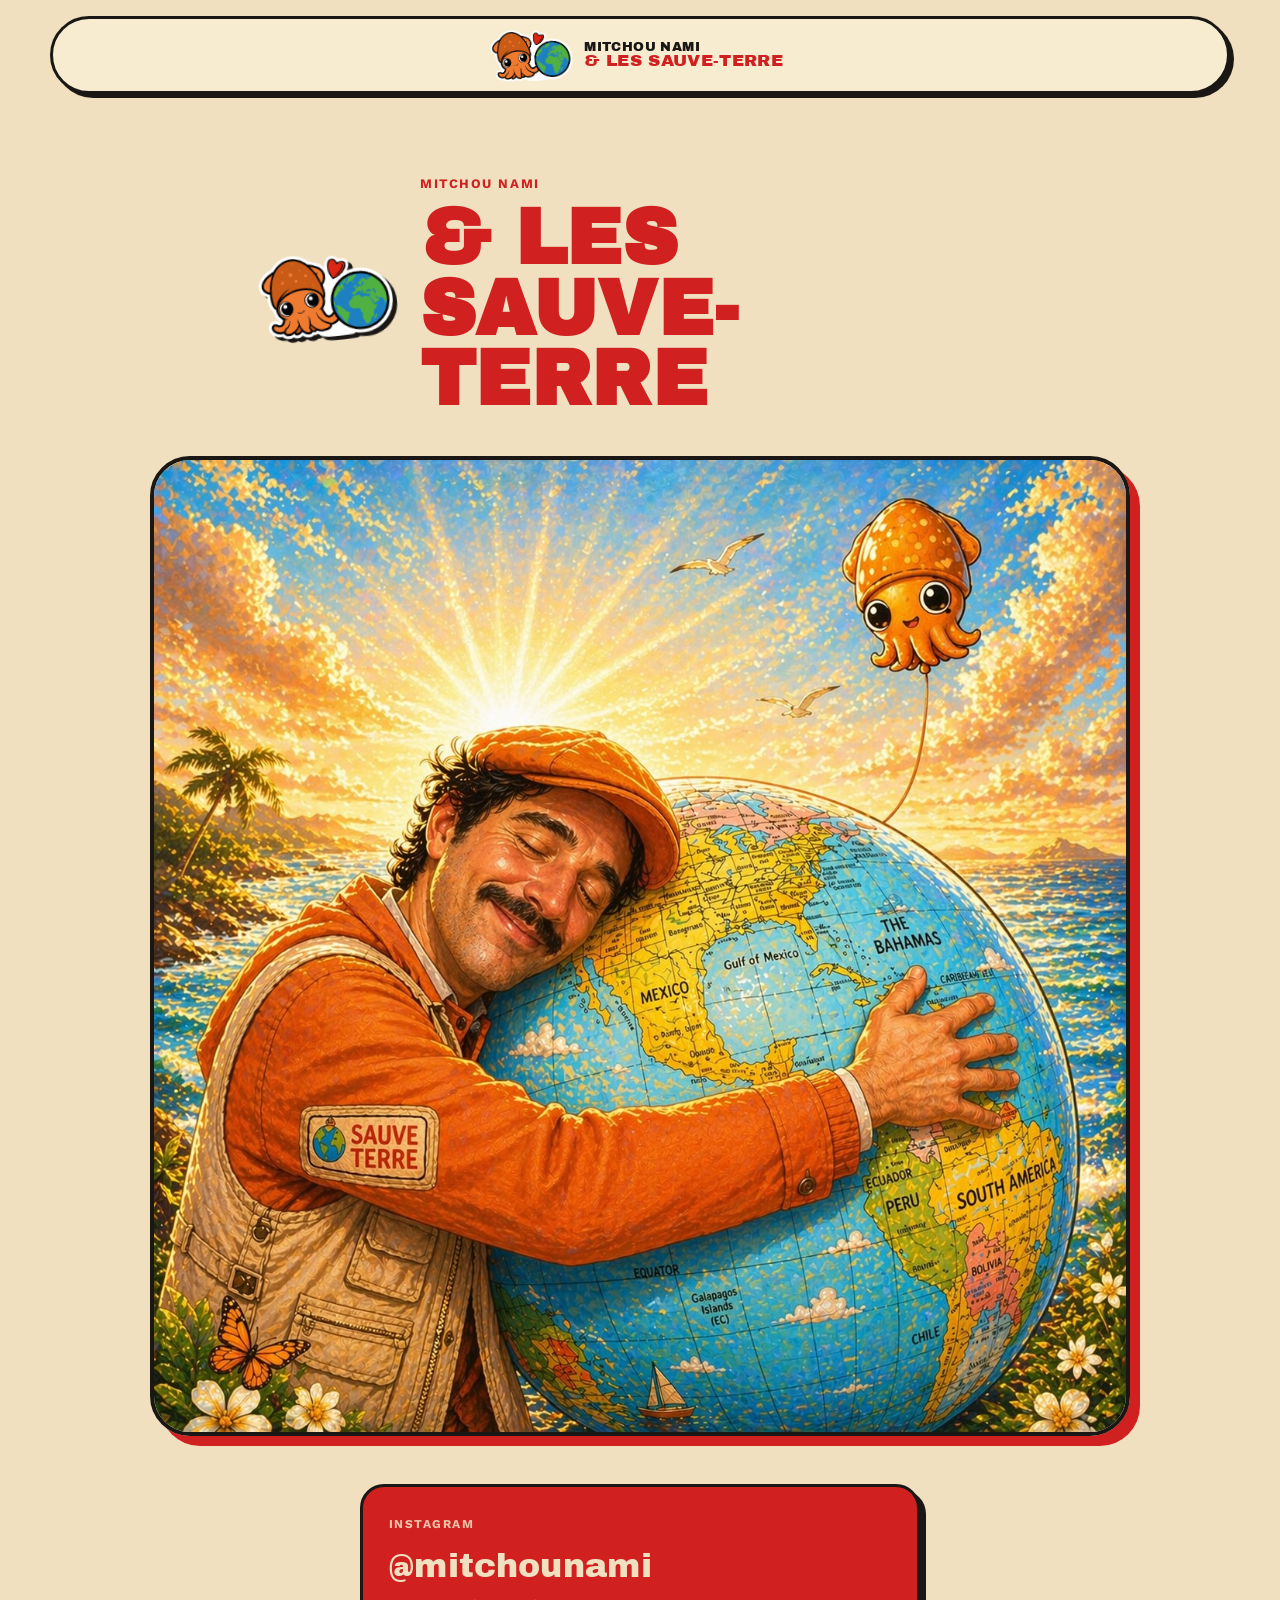
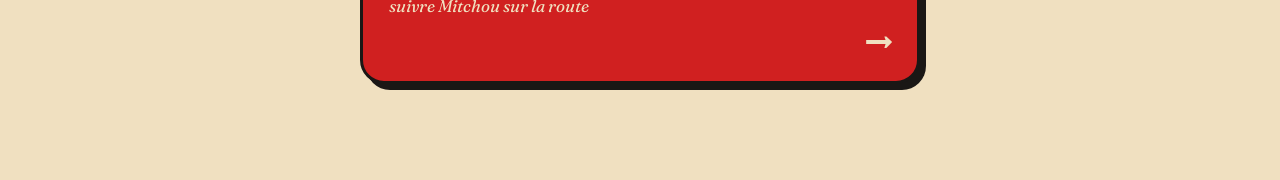
==== commit fc617c55: "Create temporary landing page and move full site to /new" ====
--- a/index.html
+++ b/index.html
@@ -3,464 +3,73 @@
 <head>
   <meta charset="utf-8">
   <meta name="viewport" content="width=device-width, initial-scale=1">
-  <title>Mitchou Nami &amp; les Sauve-Terre — Qu'est-ce que tu sauverais ?</title>
+  <title>Mitchou Nami &amp; les Sauve-Terre</title>
   <meta
     name="description"
-    content="Mitchou Nami traverse la France et pose une question simple : si tu devais sauver une seule chose sur Terre, ce serait quoi ?"
+    content="Mitchou Nami et les Sauve-Terre. Suivre Mitchou sur Instagram."
   >
+  <link rel="icon" type="image/png" href="/assets/favicon-seiche.png">
+  <link rel="apple-touch-icon" href="/assets/favicon-seiche.png">
   <link rel="preload" as="image" href="/assets/seiche-coeur-terre.png">
-  <link rel="preload" as="image" href="/assets/mitchou-hug-earth.png">
+  <link rel="preload" as="image" href="/assets/mitchou-comingsoon.jpg">
   <link rel="stylesheet" href="/tokens.css">
   <link rel="stylesheet" href="/site.css">
 </head>
 <body>
-  <nav class="st-nav">
-    <a href="#top" class="st-nav-brand">
+  <nav class="st-nav st-nav-simple">
+    <a href="/" class="st-nav-brand">
       <img src="/assets/seiche-coeur-terre.png" alt="La seiche Sauve-Terre" class="st-nav-mascot" width="52" height="52">
       <span class="st-nav-wordmark">
         <span class="st-nav-l1">Mitchou Nami</span>
         <span class="st-nav-l2">&amp; les Sauve-Terre</span>
       </span>
     </a>
-    <div class="st-nav-links">
-      <a href="#mitchou">Mitchou</a>
-      <a href="#sauve-terre">Les Sauve-Terre</a>
-      <a href="#suivre">Suivre</a>
-    </div>
-    <a href="#repondre" class="st-nav-cta">Répondre</a>
   </nav>
 
-  <main>
-    <section class="st-hero" id="top">
-      <div class="st-hero-inner">
-        <div class="st-hero-copy">
-          <p class="st-eyebrow">Mitchou Nami passe. Il écoute. Il repart.</p>
-          <h1 class="st-hero-title">JUSTE QUOI</h1>
-          <p class="st-hero-lead st-hero-lead-lg">
-            Si tu devais sauver <em>une seule chose</em> sur Terre, ce serait quoi&nbsp;?
-          </p>
-          <div class="st-hero-cta">
-            <a class="st-btn st-btn-primary" href="#repondre">Répondre à Mitchou</a>
-            <a class="st-btn st-btn-ghost" href="#sauve-terre">Les Sauve-Terre →</a>
-          </div>
-          <div class="st-hand">— pas de bonne réponse. juste la tienne.</div>
-        </div>
-        <div class="st-hero-illus">
-          <img src="/assets/mitchou-hug-earth.png" alt="Mitchou enlace la Terre" class="st-hero-hug">
-          <img src="/assets/seiche-mascot.png" alt="" class="st-hero-seiche" aria-hidden="true">
+  <main class="st-temp-main">
+    <section class="st-temp-home">
+      <div class="st-temp-head">
+        <img
+          src="/assets/seiche-coeur-terre.png"
+          alt="Logo Mitchou Nami et les Sauve-Terre"
+          class="st-temp-logo"
+          width="132"
+          height="132"
+        >
+        <div class="st-temp-wordmark">
+          <p class="st-eyebrow">Mitchou Nami</p>
+          <h1 class="st-temp-title">&amp; les Sauve-Terre</h1>
         </div>
       </div>
-    </section>
 
-    <section class="st-about" id="mitchou">
-      <div class="st-about-inner">
-        <div class="st-about-left">
-          <div class="st-portrait">
-            <img src="/assets/mitchou-hug-earth.png" alt="Mitchou">
-          </div>
-          <div class="st-hand st-about-hand">— il tient la Terre. la seiche, elle, veille.</div>
-        </div>
-        <div class="st-about-right">
-          <span class="st-sticker">QUI EST MITCHOU</span>
-          <h2>IL PASSE.<br>IL ÉCOUTE.<br>IL REPART.</h2>
-          <p class="st-lead">Mitchou Nami n'est ni expert, ni militant, ni professeur.</p>
-          <p class="st-lead">Il traverse les routes à vélo et pose une seule question&nbsp;:</p>
-          <p class="st-quote">« Si tu devais sauver une seule chose sur Terre, ce serait quoi&nbsp;? »</p>
-          <p class="st-lead st-lead-tight">
-            Il ne répond pas à sa propre question.<br>
-            <strong>Il collectionne les tiennes.</strong>
-          </p>
+      <figure class="st-temp-figure">
+        <img
+          src="/assets/mitchou-comingsoon.jpg"
+          alt="Mitchou enlace la Terre au coucher du soleil"
+          class="st-temp-image"
+          width="1254"
+          height="1254"
+        >
+      </figure>
 
-          <div class="st-mascot-note">
-            <img src="/assets/seiche-mascot.png" alt="La seiche" class="st-mascot-img" width="96" height="96">
-            <div>
-              <p class="st-mascot-h">Et la seiche&nbsp;?</p>
-              <p class="st-mascot-p">
-                Elle vient de la mer. Elle change de couleur pour se cacher, et elle laisse derrière elle une
-                tache d'encre — une trace. Comme toi, quand tu réponds.
-              </p>
-            </div>
+      <section class="st-social st-temp-social" id="suivre">
+        <div class="st-social-inner">
+          <div class="st-social-grid st-social-grid-single">
+            <a
+              href="https://www.instagram.com/mitchounami"
+              class="st-social-card st-social-card-rouge st-social-card-r2"
+              target="_blank"
+              rel="noreferrer"
+            >
+              <div class="st-social-label">Instagram</div>
+              <div class="st-social-handle">@mitchounami</div>
+              <div class="st-social-note">suivre Mitchou sur la route</div>
+              <div class="st-social-arrow">→</div>
+            </a>
           </div>
         </div>
-      </div>
-    </section>
-
-    <section class="st-sauve" id="sauve-terre">
-      <div class="st-sauve-inner">
-        <div class="st-sauve-l">
-          <span class="st-sticker st-sticker-blue">LE MOUVEMENT</span>
-          <h2>LES<br>SAUVE-TERRE</h2>
-        </div>
-        <div class="st-sauve-r">
-          <p class="st-lead">
-            J'ai lancé les Sauve-Terre&nbsp;: un mouvement qui rassemble celles et ceux qui veulent sauver
-            <em> quelque chose</em> sur Terre.
-          </p>
-          <div class="st-sauve-triplet">
-            <span class="st-sauve-tile st-sauve-tile-strike">pas comment.</span>
-            <span class="st-sauve-tile st-sauve-tile-strike">pas pourquoi.</span>
-            <span class="st-sauve-tile st-sauve-tile-kept">juste quoi.</span>
-          </div>
-        </div>
-      </div>
-    </section>
-
-    <section class="st-comment">
-      <div class="st-comment-inner">
-        <span class="st-sticker st-sticker-green">COMMENT ÇA MARCHE</span>
-        <h2>ON SAUVE QUOI&nbsp;?</h2>
-        <p class="st-lead">Je vais à la rencontre des gens. Je leur pose une seule question&nbsp;:</p>
-        <p class="st-quote">« Si tu devais sauver une seule chose sur Terre, ce serait quoi&nbsp;? »</p>
-        <p class="st-lead">Chacun répond ce qu'il veut.</p>
-
-        <div class="st-examples">
-          <span class="st-example st-example-r1">un souvenir</span>
-          <span class="st-example st-example-r2">un lieu</span>
-          <span class="st-example st-example-r3">une relation</span>
-          <span class="st-example st-example-r4">une idée</span>
-          <span class="st-example st-example-r5">un arbre</span>
-          <span class="st-example st-example-r6">un silence</span>
-        </div>
-
-        <div class="st-rules">
-          <div class="st-rule">
-            <span class="st-rule-mark">✕</span>
-            <span>Il n'y a pas de bonne réponse.</span>
-          </div>
-          <div class="st-rule">
-            <span class="st-rule-mark">✕</span>
-            <span>Il n'y a pas de mauvaise réponse.</span>
-          </div>
-        </div>
-
-        <p class="st-hand st-hand-center">— répondre, c'est devenir Sauve-Terre.</p>
-      </div>
-    </section>
-
-    <section class="st-manifesto">
-      <div class="st-manifesto-inner">
-        <span class="st-sticker st-sticker-orange">MANIFESTE</span>
-        <h2>CE N'EST PAS<br>UN MOUVEMENT<br>COMME LES AUTRES.</h2>
-        <ul class="st-nots">
-          <li class="st-not">
-            <span class="st-not-cross">✕</span>
-            <span>Il n'y a pas de programme.</span>
-          </li>
-          <li class="st-not">
-            <span class="st-not-cross">✕</span>
-            <span>Pas de revendication.</span>
-          </li>
-          <li class="st-not">
-            <span class="st-not-cross">✕</span>
-            <span>Pas de solution.</span>
-          </li>
-        </ul>
-        <div class="st-manifesto-yes">
-          <span class="st-not-check">✓</span>
-          <span class="st-manifesto-yes-text">Juste une question partagée.</span>
-        </div>
-      </div>
-    </section>
-
-    <section class="st-signature">
-      <div class="st-signature-inner">
-        <span class="st-sticker">L'HISTOIRE</span>
-
-        <div class="st-sig-block">
-          <p class="st-sig-lead">Mitchou Nami a décidé de sauver la Terre.</p>
-          <ul class="st-sig-nots">
-            <li>Pas en réduisant son empreinte carbone.</li>
-            <li>Pas en lançant une ONG.</li>
-            <li>Pas en devenant végan.</li>
-          </ul>
-        </div>
-
-        <div class="st-sig-rule">* * *</div>
-
-        <div class="st-sig-block">
-          <p class="st-sig-line">Il part à vélo.</p>
-          <p class="st-sig-line">Il traverse la France.</p>
-          <p class="st-sig-line">Et pose une seule question&nbsp;:</p>
-          <p class="st-sig-q">« Si tu devais sauver une seule chose sur Terre, ce serait quoi&nbsp;? »</p>
-        </div>
-
-        <div class="st-sig-rule">* * *</div>
-
-        <div class="st-sig-block">
-          <p class="st-sig-line">Le problème, c'est que ça ne sert à rien.</p>
-          <p class="st-sig-line">Personne ne sait vraiment ce que ça change.</p>
-          <p class="st-sig-line st-sig-dim">Lui non plus.</p>
-        </div>
-
-        <div class="st-sig-rule">* * *</div>
-
-        <div class="st-sig-block">
-          <p class="st-sig-line"><strong>Mais les gens répondent.</strong></p>
-          <ul class="st-sig-answers">
-            <li>Un chien.</li>
-            <li>Le goût des tomates.</li>
-            <li>Sa grand-mère.</li>
-            <li>Les soirées d'été.</li>
-            <li>Une chanson oubliée.</li>
-          </ul>
-        </div>
-
-        <div class="st-sig-rule">* * *</div>
-
-        <div class="st-sig-block">
-          <p class="st-sig-line st-sig-emph">Alors Mitchou continue.</p>
-        </div>
-
-        <div class="st-sig-rule">* * *</div>
-
-        <div class="st-sig-block">
-          <p class="st-sig-line">Et petit à petit, quelque chose d'étrange se produit&nbsp;:</p>
-          <p class="st-sig-line st-sig-emph">ce truc inutile commence à ressembler à quelque chose.</p>
-        </div>
-
-        <div class="st-sig-rule">* * *</div>
-
-        <div class="st-sig-block st-sig-final">
-          <p class="st-sig-line">Mitchou Nami et les Sauve-Terre,</p>
-          <p class="st-sig-line">c'est l'histoire d'un homme qui pose une question</p>
-          <p class="st-sig-line st-sig-emph">et qui, sans le vouloir, tombe sur l'essentiel.</p>
-        </div>
-      </div>
-    </section>
-
-    <section class="st-grid-wrap" id="rencontres">
-      <div class="st-section-head">
-        <span class="st-sticker">CE QU'ILS SAUVERAIENT</span>
-        <h2>IL COLLECTIONNE<br>LES RÉPONSES.</h2>
-        <p class="st-sub">
-          Pas de bonne réponse, pas de mauvaise réponse.<br>
-          Seulement celles qu'on a eu le courage de nommer.
-        </p>
-      </div>
-      <div class="st-grid">
-        <article class="st-enc st-enc-r1">
-          <div class="st-enc-meta">· n°142 · Bordeaux</div>
-          <blockquote class="st-enc-q">« un chien. »</blockquote>
-          <div class="st-enc-by">— Paul, 48</div>
-        </article>
-        <article class="st-enc st-enc-r2">
-          <div class="st-enc-meta">· n°143 · Marseille</div>
-          <blockquote class="st-enc-q">« le goût des tomates. »</blockquote>
-          <div class="st-enc-by">— Salima, 36</div>
-        </article>
-        <article class="st-enc st-enc-r3">
-          <div class="st-enc-meta">· n°144 · Nantes</div>
-          <blockquote class="st-enc-q">« sa grand-mère. »</blockquote>
-          <div class="st-enc-by">— Théo, 19</div>
-        </article>
-        <article class="st-enc st-enc-r4">
-          <div class="st-enc-meta">· n°145 · Toulouse</div>
-          <blockquote class="st-enc-q">« les soirées d'été. »</blockquote>
-          <div class="st-enc-by">— Inès, 27</div>
-        </article>
-        <article class="st-enc st-enc-r5">
-          <div class="st-enc-meta">· n°146 · Arles</div>
-          <blockquote class="st-enc-q">« une chanson oubliée. »</blockquote>
-          <div class="st-enc-by">— Anonyme</div>
-        </article>
-        <article class="st-enc st-enc-r6">
-          <div class="st-enc-meta">· n°147 · Lyon</div>
-          <blockquote class="st-enc-q">« le silence, vraiment le silence. »</blockquote>
-          <div class="st-enc-by">— Henri, 78</div>
-        </article>
-      </div>
-    </section>
-
-    <section class="st-devenir">
-      <div class="st-devenir-inner">
-        <span class="st-sticker st-sticker-orange">DEVENIR SAUVE-TERRE</span>
-        <h2>RIEN À ACHETER.<br>RIEN À REJOINDRE.</h2>
-        <div class="st-devenir-steps">
-          <div class="st-devenir-step">
-            <div class="st-devenir-num">01</div>
-            <div class="st-devenir-txt">Tu lis la question.</div>
-          </div>
-          <div class="st-devenir-arrow">→</div>
-          <div class="st-devenir-step">
-            <div class="st-devenir-num">02</div>
-            <div class="st-devenir-txt">Tu réponds ce que tu veux.</div>
-          </div>
-          <div class="st-devenir-arrow">→</div>
-          <div class="st-devenir-step st-devenir-step-final">
-            <div class="st-devenir-num">03</div>
-            <div class="st-devenir-txt">Tu es Sauve-Terre.</div>
-          </div>
-        </div>
-        <p class="st-hand st-hand-center">— c'est tout. vraiment.</p>
-      </div>
-    </section>
-
-    <section class="st-form-wrap" id="repondre">
-      <div class="st-form-card" id="st-form-card">
-        <span class="st-sticker st-sticker-orange">À TON TOUR</span>
-        <h2>RÉPONDS À LA<br>QUESTION.</h2>
-        <p class="st-lead">Tu n'as pas besoin d'être militant,<br>ni éloquent, ni sûr.</p>
-        <p class="st-lead st-form-just"><strong>Juste honnête.</strong></p>
-        <form id="answer-form" novalidate>
-          <label class="st-form-big">
-            <span>Si tu devais sauver une seule chose sur Terre…</span>
-            <textarea id="answer-what" placeholder="… ce serait quoi ?" rows="3"></textarea>
-          </label>
-          <div class="st-form-row">
-            <label>
-              <span>Ton prénom</span>
-              <input id="answer-name" placeholder="Nadia, Paul, Inès…">
-            </label>
-            <label>
-              <span>Où, quand&nbsp;?</span>
-              <input id="answer-where" placeholder="Arles, un soir de juin…">
-            </label>
-          </div>
-          <div class="st-form-foot">
-            <button type="submit" class="st-btn st-btn-primary">Envoyer à Mitchou</button>
-            <span class="st-caption">rien n'est publié sans ton accord</span>
-          </div>
-        </form>
-      </div>
-
-      <div class="st-form-card st-form-thanks st-hidden" id="st-thanks-card">
-        <div class="st-form-stamp">REÇU</div>
-        <h2 class="st-form-thanks-title">MERCI.</h2>
-        <p class="st-lead">
-          Mitchou a noté.<br>
-          Ta réponse rejoint les autres, quelque part sur la route.
-        </p>
-        <div class="st-hand">— tu es Sauve-Terre, maintenant.</div>
-      </div>
-    </section>
-
-    <section class="st-social" id="suivre">
-      <div class="st-social-inner">
-        <div class="st-social-head">
-          <span class="st-sticker st-sticker-blue">SUIVRE MITCHOU</span>
-          <h2>LE PROJET SE PASSE<br>SUR LA ROUTE.</h2>
-        </div>
-        <div class="st-social-grid">
-          <a href="https://www.instagram.com/mitchounami" class="st-social-card st-social-card-rouge st-social-card-r1" target="_blank" rel="noreferrer">
-            <div class="st-social-label">Instagram</div>
-            <div class="st-social-handle">@mitchounami</div>
-            <div class="st-social-note">les rencontres du jour</div>
-            <div class="st-social-arrow">→</div>
-          </a>
-          <a href="#" class="st-social-card st-social-card-noir st-social-card-r2">
-            <div class="st-social-label">TikTok</div>
-            <div class="st-social-handle">@mitchou.nami</div>
-            <div class="st-social-note">la route, en 30 secondes</div>
-            <div class="st-social-arrow">→</div>
-          </a>
-          <a href="#" class="st-social-card st-social-card-vert st-social-card-r3">
-            <div class="st-social-label">Newsletter</div>
-            <div class="st-social-handle">une lettre par mois</div>
-            <div class="st-social-note">posée, depuis une chambre d'hôte</div>
-            <div class="st-social-arrow">→</div>
-          </a>
-        </div>
-        <p class="st-hand st-hand-center">— Mitchou pédale. Toi, tu regardes.</p>
-      </div>
+      </section>
     </section>
   </main>
-
-  <footer class="st-footer">
-    <div class="st-footer-inner">
-      <div class="st-footer-brand">
-        <div class="st-footer-wordmark">SAUVE TERRE</div>
-        <div class="st-footer-tag">Mitchou Nami &amp; les Sauve-Terre</div>
-        <div class="st-footer-tag-2">mitchounami.com</div>
-      </div>
-      <div class="st-footer-cols">
-        <div>
-          <div class="st-footer-h">Le projet</div>
-          <a href="#mitchou">Mitchou</a>
-          <a href="#sauve-terre">Les Sauve-Terre</a>
-          <a href="#rencontres">Les rencontres</a>
-        </div>
-        <div>
-          <div class="st-footer-h">La route</div>
-          <a href="#repondre">Répondre</a>
-          <a href="#suivre">Suivre</a>
-        </div>
-        <div>
-          <div class="st-footer-h">Nous trouver</div>
-          <a href="https://www.instagram.com/mitchounami" target="_blank" rel="noreferrer">Instagram</a>
-          <a href="#">TikTok</a>
-          <a href="#">Newsletter</a>
-        </div>
-      </div>
-    </div>
-    <div class="st-footer-bottom">
-      <span>© 2026 · rien à vendre, juste une rencontre</span>
-      <span class="st-footer-hand">— écrit en pédalant, quelque part en France</span>
-    </div>
-  </footer>
-
-  <script>
-    (function () {
-      var form = document.getElementById("answer-form");
-      var what = document.getElementById("answer-what");
-      var formCard = document.getElementById("st-form-card");
-      var thanksCard = document.getElementById("st-thanks-card");
-
-      if (form && what && formCard && thanksCard) {
-        form.addEventListener("submit", function (event) {
-          event.preventDefault();
-          if (!what.value.trim()) {
-            what.focus();
-            return;
-          }
-          formCard.classList.add("st-hidden");
-          thanksCard.classList.remove("st-hidden");
-          thanksCard.scrollIntoView({ behavior: "smooth", block: "center" });
-        });
-      }
-
-      document.querySelectorAll('a[href="#"]').forEach(function (link) {
-        link.addEventListener("click", function (event) {
-          event.preventDefault();
-        });
-      });
-    })();
-  </script>
-
-  <script>
-    (function () {
-      if (sessionStorage.getItem("st_auth") === "1") return;
-      var overlay = document.createElement("div");
-      overlay.id = "pw-gate";
-      overlay.style =
-        "position:fixed;inset:0;background:#F0E0C0;z-index:99999;display:flex;flex-direction:column;align-items:center;justify-content:center;gap:0;";
-      overlay.innerHTML = [
-        '<img src="/assets/seiche-mascot.png" style="width:90px;margin-bottom:24px;transform:rotate(-6deg);" alt="">',
-        '<p style="font-family:serif;font-size:28px;margin:0 0 8px;color:#1A1715;">Site en construction 🌍</p>',
-        '<p style="font-family:serif;font-style:italic;font-size:16px;color:#8A7F73;margin:0 0 28px;">Mitchou prépare quelque chose…</p>',
-        '<input id="pw-in" type="password" placeholder="mot de passe" style="padding:14px 24px;font-size:18px;border:3px solid #1A1715;border-radius:999px;outline:none;text-align:center;background:#F7ECD0;font-family:sans-serif;box-shadow:4px 4px 0 #1A1715;">',
-        '<button id="pw-btn" style="margin-top:16px;padding:14px 32px;background:#D02020;color:#F0E0C0;border:3px solid #1A1715;border-radius:999px;font-size:16px;font-weight:700;cursor:pointer;font-family:sans-serif;text-transform:uppercase;letter-spacing:0.06em;box-shadow:4px 4px 0 #1A1715;">Entrer</button>',
-        '<p id="pw-err" style="color:#D02020;font-family:serif;font-size:15px;margin-top:16px;display:none;">— mot de passe incorrect</p>'
-      ].join("");
-      document.body.appendChild(overlay);
-
-      function checkPassword() {
-        var input = document.getElementById("pw-in");
-        var error = document.getElementById("pw-err");
-        if (!input || !error) return;
-        if (input.value === "marseille") {
-          sessionStorage.setItem("st_auth", "1");
-          overlay.remove();
-        } else {
-          error.style.display = "block";
-          input.value = "";
-        }
-      }
-
-      document.getElementById("pw-btn").addEventListener("click", checkPassword);
-      document.getElementById("pw-in").addEventListener("keydown", function (event) {
-        if (event.key === "Enter") checkPassword();
-      });
-    })();
-  </script>
 </body>
 </html>
--- a/site.css
+++ b/site.css
@@ -21,6 +21,10 @@
 
 .st-hidden {
   display: none !important;
+}
+
+.st-nav-simple {
+  justify-content: center;
 }
 
 .st-nav {
@@ -1534,6 +1538,73 @@
   opacity: 1;
 }
 
+.st-temp-main {
+  padding: 32px 20px 96px;
+}
+
+.st-temp-home {
+  max-width: 1120px;
+  margin: 0 auto;
+}
+
+.st-temp-head {
+  display: grid;
+  grid-template-columns: auto 1fr;
+  gap: 28px;
+  align-items: center;
+  justify-content: center;
+  margin: 48px auto 40px;
+  max-width: 760px;
+}
+
+.st-temp-logo {
+  width: 132px;
+  height: auto;
+  transform: rotate(-6deg);
+  filter: drop-shadow(4px 4px 0 var(--noir));
+}
+
+.st-temp-wordmark {
+  min-width: 0;
+}
+
+.st-temp-wordmark .st-eyebrow {
+  margin-bottom: 10px;
+}
+
+.st-temp-title {
+  font-family: var(--font-display);
+  font-size: clamp(2.6rem, 6vw, 5.6rem);
+  line-height: 0.92;
+  color: var(--rouge);
+  text-transform: uppercase;
+  margin: 0;
+}
+
+.st-temp-figure {
+  margin: 0 auto;
+  max-width: 980px;
+}
+
+.st-temp-image {
+  width: 100%;
+  height: auto;
+  display: block;
+  border: 4px solid var(--noir);
+  border-radius: var(--radius-xl);
+  box-shadow: 10px 10px 0 var(--rouge);
+}
+
+.st-temp-social {
+  max-width: 560px;
+  margin: 48px auto 0;
+  padding: 0;
+}
+
+.st-social-grid-single {
+  grid-template-columns: 1fr;
+}
+
 @media (max-width: 960px) {
   .st-hero-inner {
     grid-template-columns: 1fr;
@@ -1620,6 +1691,17 @@
   .st-devenir-arrow {
     transform: rotate(90deg);
   }
+
+  .st-temp-head {
+    grid-template-columns: 1fr;
+    gap: 20px;
+    text-align: center;
+    margin-top: 28px;
+  }
+
+  .st-temp-logo {
+    margin: 0 auto;
+  }
 }
 
 @media (max-width: 560px) {
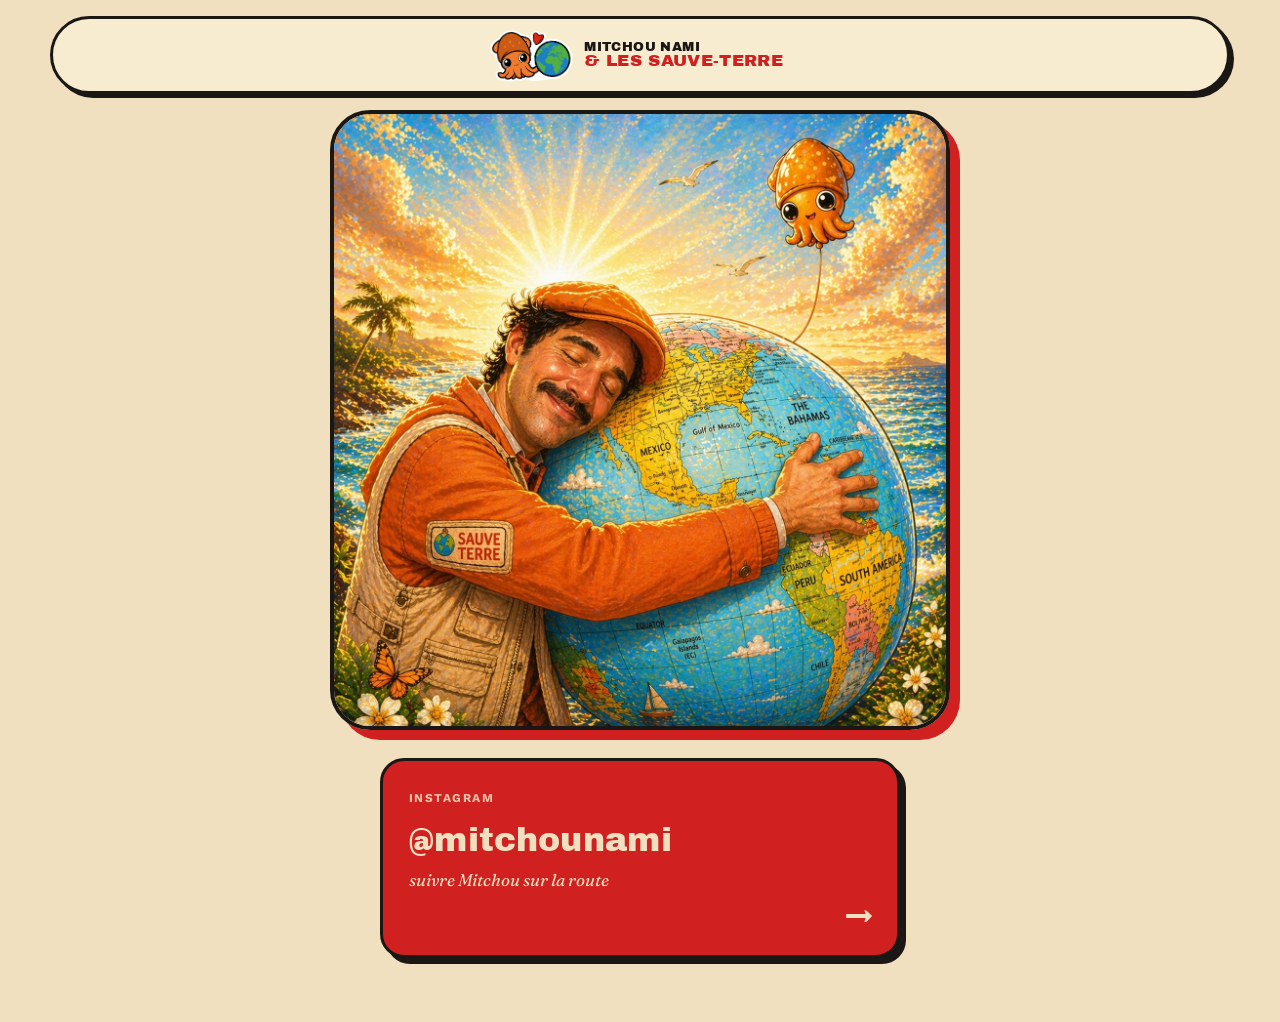
==== commit 07c9528f: "Compact temporary landing page" ====
--- a/index.html
+++ b/index.html
@@ -28,20 +28,6 @@
 
   <main class="st-temp-main">
     <section class="st-temp-home">
-      <div class="st-temp-head">
-        <img
-          src="/assets/seiche-coeur-terre.png"
-          alt="Logo Mitchou Nami et les Sauve-Terre"
-          class="st-temp-logo"
-          width="132"
-          height="132"
-        >
-        <div class="st-temp-wordmark">
-          <p class="st-eyebrow">Mitchou Nami</p>
-          <h1 class="st-temp-title">&amp; les Sauve-Terre</h1>
-        </div>
-      </div>
-
       <figure class="st-temp-figure">
         <img
           src="/assets/mitchou-comingsoon.jpg"
--- a/site.css
+++ b/site.css
@@ -1539,51 +1539,17 @@
 }
 
 .st-temp-main {
-  padding: 32px 20px 96px;
+  padding: 16px 20px 64px;
 }
 
 .st-temp-home {
-  max-width: 1120px;
+  max-width: 900px;
   margin: 0 auto;
-}
-
-.st-temp-head {
-  display: grid;
-  grid-template-columns: auto 1fr;
-  gap: 28px;
-  align-items: center;
-  justify-content: center;
-  margin: 48px auto 40px;
-  max-width: 760px;
-}
-
-.st-temp-logo {
-  width: 132px;
-  height: auto;
-  transform: rotate(-6deg);
-  filter: drop-shadow(4px 4px 0 var(--noir));
-}
-
-.st-temp-wordmark {
-  min-width: 0;
-}
-
-.st-temp-wordmark .st-eyebrow {
-  margin-bottom: 10px;
-}
-
-.st-temp-title {
-  font-family: var(--font-display);
-  font-size: clamp(2.6rem, 6vw, 5.6rem);
-  line-height: 0.92;
-  color: var(--rouge);
-  text-transform: uppercase;
-  margin: 0;
 }
 
 .st-temp-figure {
   margin: 0 auto;
-  max-width: 980px;
+  max-width: 620px;
 }
 
 .st-temp-image {
@@ -1596,8 +1562,8 @@
 }
 
 .st-temp-social {
-  max-width: 560px;
-  margin: 48px auto 0;
+  max-width: 520px;
+  margin: 28px auto 0;
   padding: 0;
 }
 
@@ -1692,16 +1658,6 @@
     transform: rotate(90deg);
   }
 
-  .st-temp-head {
-    grid-template-columns: 1fr;
-    gap: 20px;
-    text-align: center;
-    margin-top: 28px;
-  }
-
-  .st-temp-logo {
-    margin: 0 auto;
-  }
 }
 
 @media (max-width: 560px) {
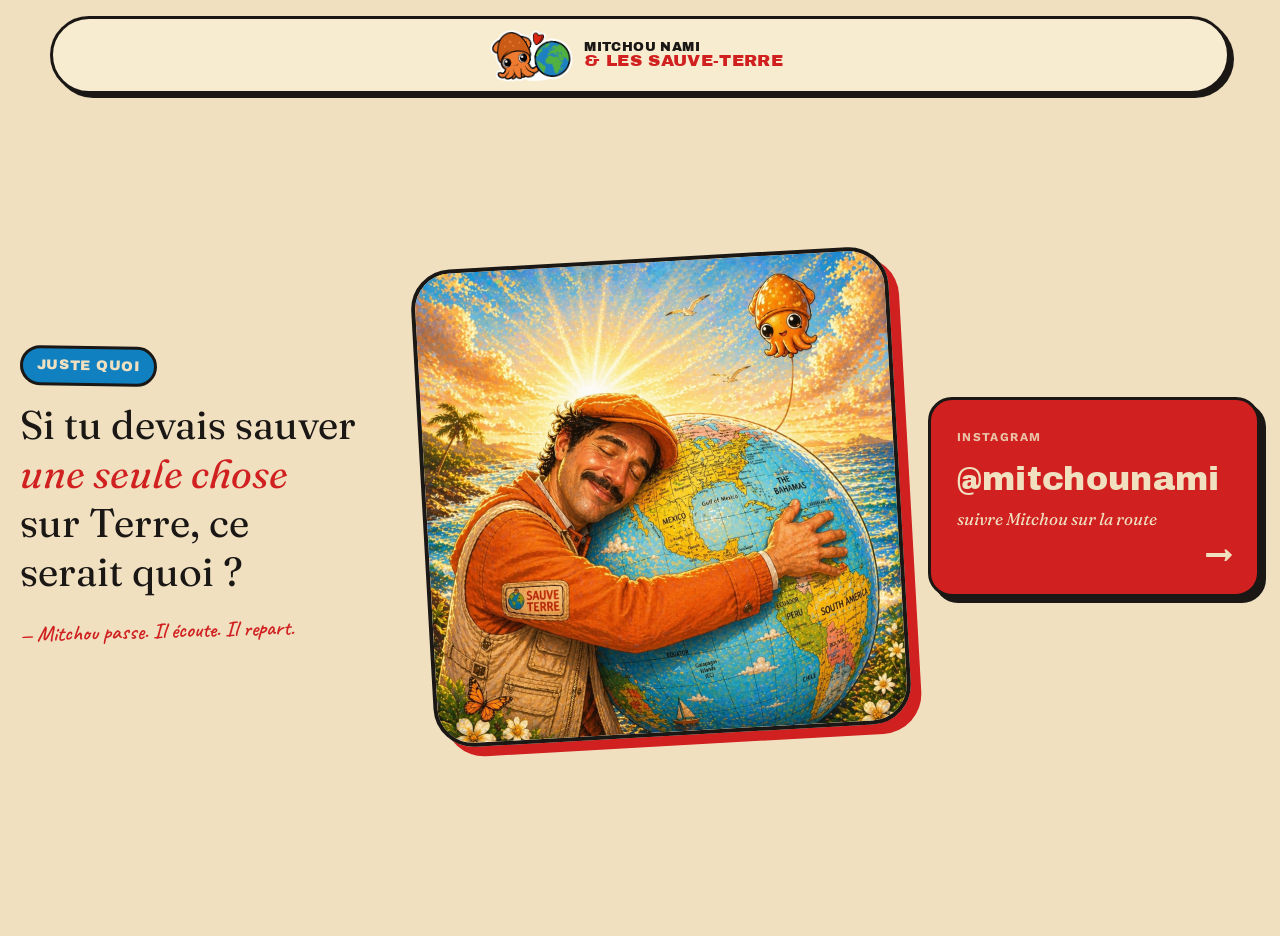
==== commit ca3ff982: "Turn temporary homepage into desktop header layout" ====
--- a/index.html
+++ b/index.html
@@ -28,33 +28,43 @@
 
   <main class="st-temp-main">
     <section class="st-temp-home">
-      <figure class="st-temp-figure">
-        <img
-          src="/assets/mitchou-comingsoon.jpg"
-          alt="Mitchou enlace la Terre au coucher du soleil"
-          class="st-temp-image"
-          width="1254"
-          height="1254"
-        >
-      </figure>
+      <div class="st-temp-hero">
+        <section class="st-temp-copy">
+          <span class="st-sticker st-sticker-blue">JUSTE QUOI</span>
+          <p class="st-hero-lead st-hero-lead-lg st-temp-question">
+            Si tu devais sauver <em>une seule chose</em> sur Terre, ce serait quoi&nbsp;?
+          </p>
+          <div class="st-hand st-temp-hand">— Mitchou passe. Il écoute. Il repart.</div>
+        </section>
 
-      <section class="st-social st-temp-social" id="suivre">
-        <div class="st-social-inner">
-          <div class="st-social-grid st-social-grid-single">
-            <a
-              href="https://www.instagram.com/mitchounami"
-              class="st-social-card st-social-card-rouge st-social-card-r2"
-              target="_blank"
-              rel="noreferrer"
-            >
-              <div class="st-social-label">Instagram</div>
-              <div class="st-social-handle">@mitchounami</div>
-              <div class="st-social-note">suivre Mitchou sur la route</div>
-              <div class="st-social-arrow">→</div>
-            </a>
+        <figure class="st-temp-figure">
+          <img
+            src="/assets/mitchou-comingsoon.jpg"
+            alt="Mitchou enlace la Terre au coucher du soleil"
+            class="st-temp-image"
+            width="1254"
+            height="1254"
+          >
+        </figure>
+
+        <section class="st-social st-temp-social" id="suivre">
+          <div class="st-social-inner">
+            <div class="st-social-grid st-social-grid-single">
+              <a
+                href="https://www.instagram.com/mitchounami"
+                class="st-social-card st-social-card-rouge st-social-card-r2"
+                target="_blank"
+                rel="noreferrer"
+              >
+                <div class="st-social-label">Instagram</div>
+                <div class="st-social-handle">@mitchounami</div>
+                <div class="st-social-note">suivre Mitchou sur la route</div>
+                <div class="st-social-arrow">→</div>
+              </a>
+            </div>
           </div>
-        </div>
-      </section>
+        </section>
+      </div>
     </section>
   </main>
 </body>
--- a/site.css
+++ b/site.css
@@ -1539,17 +1539,39 @@
 }
 
 .st-temp-main {
-  padding: 16px 20px 64px;
+  padding: 28px 20px 64px;
 }
 
 .st-temp-home {
-  max-width: 900px;
+  max-width: 1280px;
   margin: 0 auto;
+}
+
+.st-temp-hero {
+  display: grid;
+  grid-template-columns: minmax(220px, 0.9fr) minmax(320px, 1.15fr) minmax(240px, 0.8fr);
+  gap: 28px;
+  align-items: center;
+  min-height: calc(100vh - 150px);
+}
+
+.st-temp-copy {
+  max-width: 360px;
+}
+
+.st-temp-question {
+  margin: 0;
+  max-width: 100%;
+}
+
+.st-temp-hand {
+  margin-top: 18px;
 }
 
 .st-temp-figure {
   margin: 0 auto;
-  max-width: 620px;
+  max-width: 560px;
+  width: 100%;
 }
 
 .st-temp-image {
@@ -1559,12 +1581,14 @@
   border: 4px solid var(--noir);
   border-radius: var(--radius-xl);
   box-shadow: 10px 10px 0 var(--rouge);
+  transform: rotate(-3.2deg);
 }
 
 .st-temp-social {
-  max-width: 520px;
-  margin: 28px auto 0;
+  max-width: 360px;
+  margin: 0;
   padding: 0;
+  width: 100%;
 }
 
 .st-social-grid-single {
@@ -1611,6 +1635,41 @@
     grid-template-columns: 1fr 1fr;
   }
 
+  .st-temp-main {
+    padding-top: 16px;
+  }
+
+  .st-temp-hero {
+    grid-template-columns: 1fr;
+    gap: 24px;
+    min-height: auto;
+  }
+
+  .st-temp-copy {
+    max-width: 640px;
+    text-align: center;
+    margin: 0 auto;
+  }
+
+  .st-temp-question {
+    max-width: 640px;
+    margin: 0 auto;
+  }
+
+  .st-temp-hand {
+    display: block;
+    text-align: center;
+  }
+
+  .st-temp-figure {
+    max-width: 560px;
+  }
+
+  .st-temp-social {
+    max-width: 520px;
+    margin: 0 auto;
+  }
+
   .st-social-grid {
     grid-template-columns: 1fr;
   }
